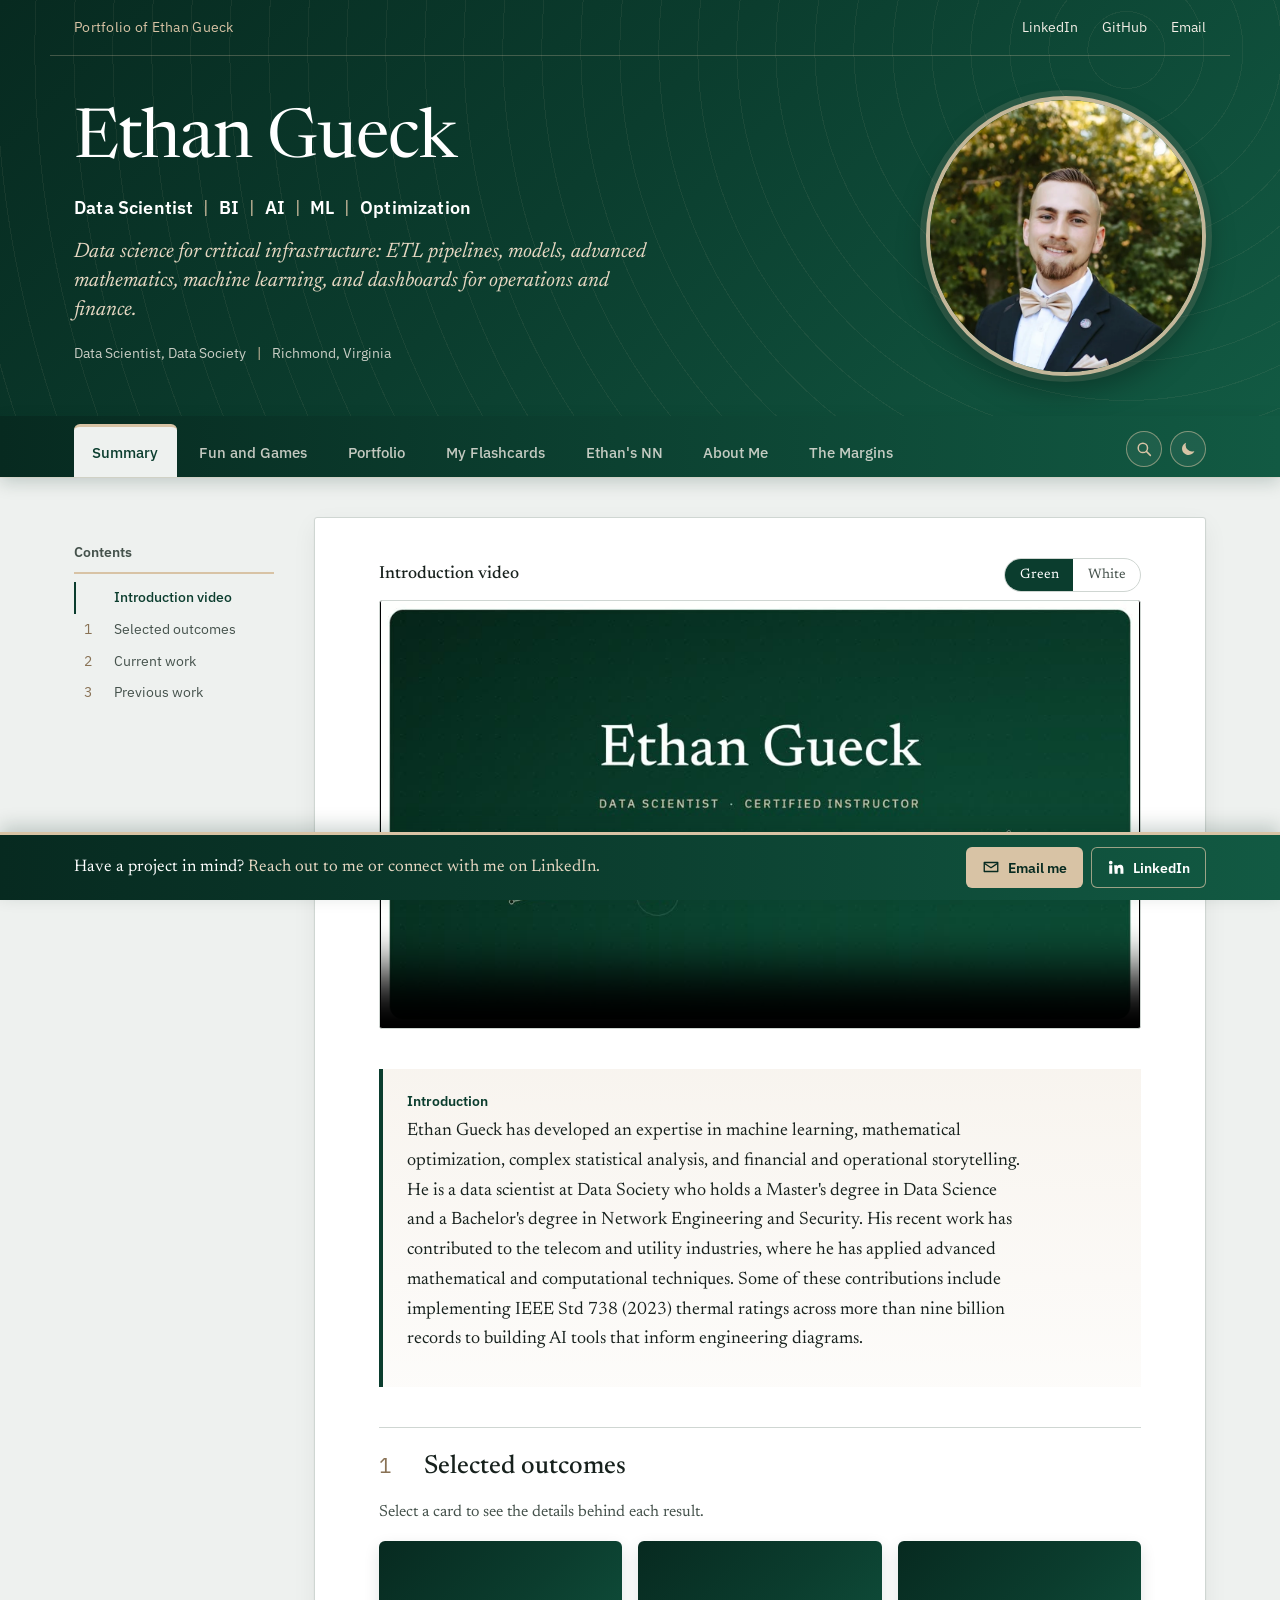
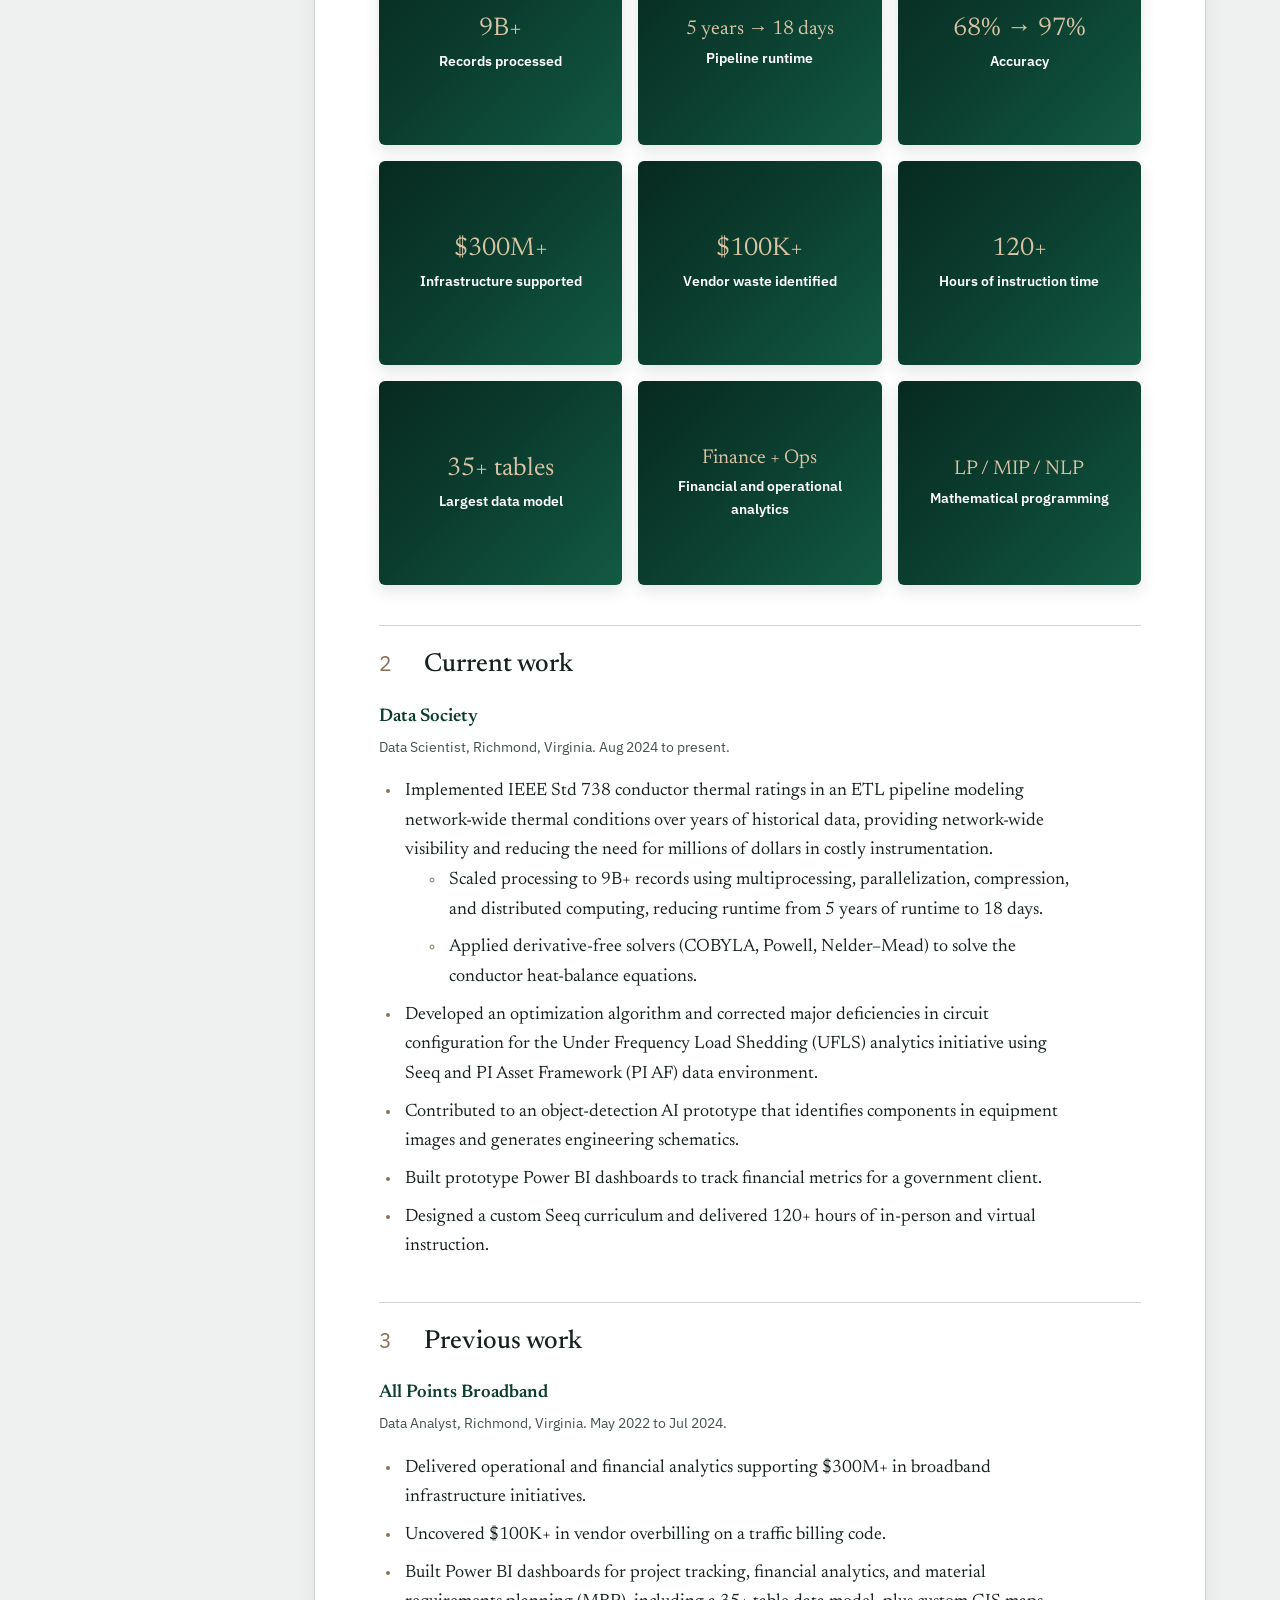
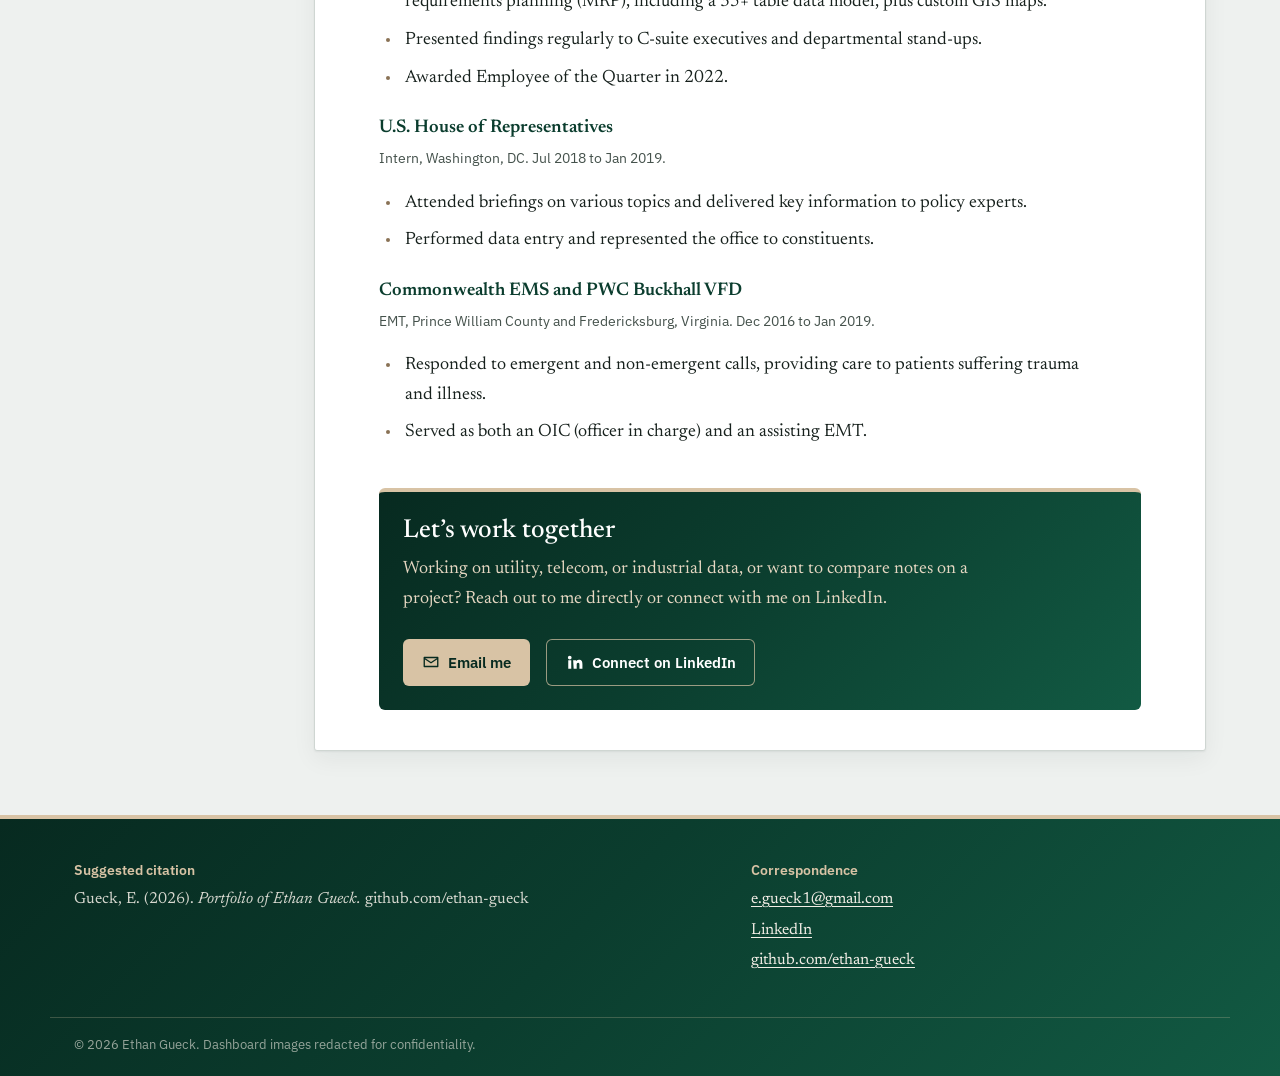
==== index.html @ 0f2e320f "Add Coffy AI to Other projects: features, architecture, screenshots" ====
<!DOCTYPE html>
<html lang="en">
<head>
  <meta charset="utf-8">
  <meta name="viewport" content="width=device-width, initial-scale=1">
  <title>Ethan Gueck | Data Scientist</title>
  <meta name="description" content="Ethan Gueck is a data scientist building operational and risk-based data pipelines, models, and dashboards for the telecom and utility industries.">
  <meta name="author" content="Ethan Gueck">
  <meta name="theme-color" content="#0B3D2E">

  <!-- Open Graph -->
  <meta property="og:title" content="Ethan Gueck | Data Scientist">
  <meta property="og:description" content="Data pipelines, models, and dashboards for telecom and utility operations.">
  <meta property="og:type" content="website">
  <meta property="og:image" content="assets/img/profile/headshot.webp">

  <link rel="icon" href="assets/img/favicon.svg" type="image/svg+xml" data-light="assets/img/favicon.svg" data-dark="assets/img/favicon-dark.svg">

  <!-- Dark mode before first paint (choice saved by modules/theme.js; shared with the topic sites) -->
  <script>try { if (localStorage.getItem('pp-theme') === 'dark') { document.documentElement.dataset.theme = 'dark'; var i = document.querySelector('link[rel="icon"][data-dark]'); if (i) i.href = i.dataset.dark; } } catch (e) {}</script>

  <!-- Fonts -->
  <link rel="preconnect" href="https://fonts.googleapis.com">
  <link rel="preconnect" href="https://fonts.gstatic.com" crossorigin>
  <link href="https://fonts.googleapis.com/css2?family=Newsreader:ital,opsz,wght@0,6..72,400;0,6..72,500;0,6..72,600;1,6..72,400;1,6..72,500&family=IBM+Plex+Sans:wght@400;500;600&display=swap" rel="stylesheet">

  <!-- Styles: tokens -> base -> layout -> components -->
  <link rel="stylesheet" href="assets/css/tokens.css">
  <link rel="stylesheet" href="assets/css/base.css">
  <link rel="stylesheet" href="assets/css/layout.css">
  <link rel="stylesheet" href="assets/css/components/header.css">
  <link rel="stylesheet" href="assets/css/components/article.css">
  <link rel="stylesheet" href="assets/css/components/gallery.css">
  <link rel="stylesheet" href="assets/css/components/lightbox.css">
  <link rel="stylesheet" href="assets/css/components/intro-video.css">
  <link rel="stylesheet" href="assets/css/components/modal.css">
  <link rel="stylesheet" href="assets/css/components/ampacity.css">
  <link rel="stylesheet" href="assets/css/components/solver.css">
  <link rel="stylesheet" href="assets/css/components/arcade.css">
  <link rel="stylesheet" href="assets/css/components/flashcards.css">
  <link rel="stylesheet" href="assets/css/components/practice.css">
  <link rel="stylesheet" href="assets/css/components/nn.css">
  <link rel="stylesheet" href="assets/css/components/library.css">
  <link rel="stylesheet" href="assets/css/components/search.css">
  <link rel="stylesheet" href="assets/css/components/cta.css">
  <link rel="stylesheet" href="assets/css/components/footer.css">
  <link rel="stylesheet" href="assets/css/components/contact-bar.css">
  <link rel="stylesheet" href="assets/css/dark.css">

  <!-- Scripts: plain (non-module) so the page also works when opened straight from disk -->
  <script src="assets/js/data/site.js" defer></script>
  <script src="assets/js/data/dashboards.js" defer></script>
  <script src="assets/js/data/books.js" defer></script>
  <script src="assets/js/data/flashcards.js" defer></script>
  <script src="assets/js/data/neurons.js" defer></script>
  <script src="assets/js/data/symbols.js" defer></script>
  <script src="assets/js/modules/theme.js" defer></script>
  <script src="assets/js/modules/tabs.js" defer></script>
  <script src="assets/js/modules/toc.js" defer></script>
  <script src="assets/js/modules/gallery.js" defer></script>
  <script src="assets/js/modules/lightbox.js" defer></script>
  <script src="assets/js/modules/intro-video.js" defer></script>
  <script src="assets/js/modules/ieee738.js" defer></script>
  <script src="assets/js/modules/cobyla.js" defer></script>
  <script src="assets/js/modules/ampacity.js" defer></script>
  <script src="assets/js/modules/convergence.js" defer></script>
  <script src="assets/js/modules/arcade.js" defer></script>
  <script src="assets/js/modules/contact.js" defer></script>
  <script src="assets/js/modules/modal.js" defer></script>
  <script src="assets/js/modules/booklist.js" defer></script>
  <script src="assets/js/modules/gitgraph.js" defer></script>
  <script src="assets/js/modules/recolor.js" defer></script>
  <script src="assets/js/modules/flashcards.js" defer></script>
  <script src="assets/js/modules/stated.js" defer></script>
  <script src="assets/js/practice/index.js" defer></script>
  <script src="assets/js/modules/practice.js" defer></script>
  <script src="assets/js/modules/nn.js" defer></script>
  <script src="assets/js/modules/outcomes.js" defer></script>
  <script src="assets/js/modules/references.js" defer></script>
  <script src="assets/js/modules/articles.js" defer></script>
  <script src="assets/js/modules/search.js" defer></script>
  <script src="assets/js/main.js" defer></script>
</head>
<body>
  <a class="skip-link" href="#main">Skip to content</a>

  <!-- ================= HEADER ================= -->
  <header class="masthead">
    <div class="masthead__bar container">
      <span class="masthead__journal">Portfolio of Ethan Gueck</span>
      <nav class="masthead__links" aria-label="Contact">
        <a data-link="linkedin" href="#" rel="noopener">LinkedIn</a>
        <a data-link="github" href="#" rel="noopener">GitHub</a>
        <a data-link="email" href="#">Email</a>
      </nav>
    </div>

    <div class="masthead__title container">
      <div class="masthead__text">
      <h1 class="masthead__name">Ethan Gueck</h1>
      <p class="masthead__roles"><span class="masthead__role">Data Scientist<span class="masthead__sep" aria-hidden="true">|</span></span><span class="masthead__role">BI<span class="masthead__sep" aria-hidden="true">|</span></span><span class="masthead__role">AI<span class="masthead__sep" aria-hidden="true">|</span></span><span class="masthead__role">ML<span class="masthead__sep" aria-hidden="true">|</span></span><span class="masthead__role">Optimization</span></p>
      <p class="masthead__subtitle">Data science for critical infrastructure: ETL pipelines, models, advanced mathematics, machine learning, and dashboards for operations and finance.</p>
      <p class="masthead__affiliation">Data Scientist, Data Society <span class="masthead__sep">|</span> Richmond, Virginia</p>
      </div>
      <figure class="masthead__portrait">
        <button class="masthead__portrait-btn" type="button" data-intro-open aria-haspopup="dialog" aria-label="Play Ethan's introduction video" title="Play introduction video">
          <img src="assets/img/profile/headshot.webp" alt="Portrait of Ethan Gueck" width="720" height="720">        </button>
      </figure>
    </div>

  </header>

  <!-- Sticky section tabs -->
  <nav class="tabs" aria-label="Sections">
  <div class="container">
    <ul class="tabs__list" role="tablist">
      <li role="presentation"><a class="tabs__tab" role="tab" href="#summary" data-tab="summary" id="tab-summary" aria-controls="panel-summary">Summary</a></li>
      <li role="presentation"><a class="tabs__tab" role="tab" href="#fun" data-tab="fun" id="tab-fun" aria-controls="panel-fun">Fun and Games</a></li>
      <li role="presentation"><a class="tabs__tab" role="tab" href="#portfolio" data-tab="portfolio" id="tab-portfolio" aria-controls="panel-portfolio">Portfolio</a></li>
      <li role="presentation"><a class="tabs__tab" role="tab" href="#flashcards" data-tab="flashcards" id="tab-flashcards" aria-controls="panel-flashcards">My Flashcards</a></li>
      <li role="presentation"><a class="tabs__tab" role="tab" href="#nn" data-tab="nn" id="tab-nn" aria-controls="panel-nn">Ethan's NN</a></li>
      <li role="presentation"><a class="tabs__tab" role="tab" href="#about" data-tab="about" id="tab-about" aria-controls="panel-about">About Me</a></li>
      <li role="presentation"><a class="tabs__tab" role="tab" href="#margins" data-tab="margins" id="tab-margins" aria-controls="panel-margins">The Margins</a></li>
    </ul>
    <button class="theme-toggle search-toggle" type="button" data-search-open aria-label="Search the site (press /)" title="Search (/)">
      <svg viewBox="0 0 24 24" aria-hidden="true"><circle cx="10.5" cy="10.5" r="6.2"/><path d="M15.2 15.2L20.5 20.5"/></svg>
    </button>
    <button class="theme-toggle" type="button" data-theme-toggle aria-pressed="false" aria-label="Switch to dark mode" title="Dark mode">
      <svg class="theme-toggle__moon" viewBox="0 0 24 24" aria-hidden="true"><path d="M20.5 14.5A8.5 8.5 0 0 1 9.5 3.5a8.5 8.5 0 1 0 11 11z"/></svg>
      <svg class="theme-toggle__sun" viewBox="0 0 24 24" aria-hidden="true"><circle cx="12" cy="12" r="4.2"/><path d="M12 2.5v2.2M12 19.3v2.2M2.5 12h2.2M19.3 12h2.2M5.3 5.3l1.6 1.6M17.1 17.1l1.6 1.6M5.3 18.7l1.6-1.6M17.1 6.9l1.6-1.6"/></svg>
    </button>
  </div>
</nav>

  <!-- ================= BODY ================= -->
  <div class="page container">
    <aside class="toc" aria-label="On this page">
      <p class="toc__heading">Contents</p>
      <ol class="toc__list" id="toc"></ol>
    </aside>

    <main id="main" class="page__main" tabindex="-1">
      <!-- On phones the Contents sidebar is hidden; this outline replaces it (modules/toc.js). -->
      <details class="toc-mobile" id="toc-mobile">
        <summary>On this page</summary>
        <ol class="toc-mobile__list" data-toc-mobile></ol>
      </details>


      <!-- ---------- SUMMARY ---------- -->
      <section class="panel article" id="panel-summary" role="tabpanel" aria-labelledby="tab-summary" data-panel="summary">
        <section class="intro-video" aria-labelledby="intro-video-title" data-intro-pane>
          <div class="intro-video__head">
            <h2 class="intro-video__title" id="intro-video-title">Introduction video</h2>
            <div class="intro-video__variants" role="group" aria-label="Video style" data-intro-variants>
              <button type="button" data-variant="light_green" aria-pressed="true">Green</button>
              <button type="button" data-variant="light_white" aria-pressed="false">White</button>
            </div>
          </div>
          <video class="intro-video__player" controls playsinline preload="metadata" poster="assets/video/poster_light_green.jpg"
                 data-intro-video aria-label="Introduction to Ethan Gueck">
            <source src="assets/video/intro_light_green.mp4" type="video/mp4">
            Your browser can't play this video.
          </video>
        </section>

        <div class="abstract">
          <h2 class="abstract__label">Introduction</h2>
          <p>
            Ethan Gueck has developed an expertise in machine learning, mathematical optimization, complex statistical analysis, 
            and financial and operational storytelling. He is a data scientist at Data Society who holds a Master's degree in Data Science 
            and a Bachelor's degree in Network Engineering and Security. His recent work has contributed to the telecom and utility 
            industries, where he has applied advanced mathematical and computational techniques. Some of these contributions include
            implementing IEEE Std 738 (2023) thermal ratings across more than nine billion records to building AI tools that inform 
            engineering diagrams.
          </p>
        </div>

        <h2 id="s-outcomes"><span class="sec-num">1</span>Selected outcomes</h2>
        <p class="outcome-intro">Select a card to see the details behind each result.</p>
        <div class="table-wrap">
          <table class="data-table" data-cards>
            <caption><span class="caption-label">Table 1.</span> Scale and impact of selected work.</caption>
            <thead>
              <tr><th scope="col">Measure</th><th scope="col" class="num">Value</th><th scope="col">Context</th></tr>
            </thead>
            <tbody>
              <tr data-back-title="Big Data Processing" data-back-items="Approximated temperatures for tens of thousands of overhead transmission conductors|Five years of data|Network-wide" data-back-source="IEEE 738 Pipeline"><td>Records processed</td><td class="num">9B+</td><td>Big Data Processing: Approximated temperatures for tens of thousands of overhead transmission conductors; Five years of data; Network-wide (IEEE 738 Pipeline)</td></tr>
              <tr data-back-title="ETL Optimization" data-back-items="Multiprocessing|Parallelization|Distributed computing|Cloud computing" data-back-source="IEEE 738 Pipeline"><td>Pipeline runtime</td><td class="num">5 years → 18 days</td><td>ETL Optimization: Multiprocessing; Parallelization; Distributed computing; Cloud computing (IEEE 738 Pipeline)</td></tr>
              <tr data-back-title="Model Tuning" data-back-items="Optimizer selection|Parameter tuning|Model tracking|Real data science" data-back-source="IEEE 738 Pipeline"><td>Accuracy</td><td class="num">68% → 97%</td><td>Model Tuning: Optimizer selection; Parameter tuning; Model tracking; Real data science (IEEE 738 Pipeline)</td></tr>
              <tr data-back-title="Federal and State Infrastructure" data-back-items="Broadband deployment analytics|Capital resource planning" data-back-source="FTTH Analytics"><td>Infrastructure supported</td><td class="num">$300M+</td><td>Federal and State Infrastructure: Broadband deployment analytics; Capital resource planning (FTTH Analytics)</td></tr>
              <tr data-back-title="Operational Insights" data-back-items="Identified waste|Expanded visibility|Impacted business change" data-back-source="FTTH Analytics"><td>Vendor waste identified</td><td class="num">$100K+</td><td>Operational Insights: Identified waste; Expanded visibility; Impacted business change (FTTH Analytics)</td></tr>
              <tr data-back-title="Professional Instruction" data-back-items="Developed curriculum|In-person training|Virtual courses|Trained professionals and experts" data-back-source="Seeq Certified Instructor"><td>Hours of instruction time</td><td class="num">120+</td><td>Professional Instruction: Developed curriculum; In-person training; Virtual courses; Trained professionals and experts (Seeq Certified Instructor)</td></tr>
              <tr data-back-title="Data Engineering" data-back-items="Built databases|Established data models|Visualized in Power BI" data-back-source="FTTH Analytics"><td>Largest data model</td><td class="num">35+ tables</td><td>Data Engineering: Built databases; Established data models; Visualized in Power BI (FTTH Analytics)</td></tr>
              <tr data-back-title="End-to-End Analytics" data-back-items="Informed financial metrics|Tracked operational KPIs|Presented to departments, directors, and executives" data-back-source="FTTH Analytics"><td>Financial and operational analytics</td><td class="num">Finance + Ops</td><td>End-to-End Analytics: Informed financial metrics; Tracked operational KPIs; Presented to departments, directors, and executives (FTTH Analytics)</td></tr>
              <tr data-back-title="Linear, Mixed-Integer, and Nonlinear Programming" data-back-items="Hands-on experience with a suite of optimizers|Real-world, physics-based implementation" data-back-source="IEEE 738 Pipeline, Training, etc."><td>Mathematical programming</td><td class="num">LP / MIP / NLP</td><td>Linear, Mixed-Integer, and Nonlinear Programming: Optimizers tested for the IEEE 738 temperature solver; Real-world, physics-based implementation (IEEE 738 Pipeline, Training, and Other Projects)</td></tr>
            </tbody>
          </table>
        </div>

        <h2 id="s-current"><span class="sec-num">2</span>Current work</h2>
        <h3 class="subsec">Data Society</h3>
        <p class="project__meta">Data Scientist, Richmond, Virginia. Aug 2024 to present.</p>
        <ul class="prose-list">
          <li> Implemented IEEE Std 738 conductor thermal ratings in an ETL pipeline modeling network-wide thermal conditions over years of historical data, providing network-wide visibility and reducing the need for millions of dollars in costly instrumentation.
          <ul> 
            <li> Scaled processing to 9B+ records using multiprocessing, parallelization, compression, and distributed computing, reducing runtime from 5 years of runtime to 18 days.
            <li>Applied derivative-free solvers (COBYLA, Powell, Nelder–Mead) to solve the conductor heat-balance equations.
          </ul>
          <li>Developed an optimization algorithm and corrected major deficiencies in circuit configuration for the Under Frequency Load Shedding (UFLS) analytics initiative using Seeq and PI Asset Framework (PI AF) data environment. 
          <li>Contributed to an object-detection AI prototype that identifies components in equipment images and generates engineering schematics. 
          <li>Built prototype Power BI dashboards to track financial metrics for a government client. 
          <li>Designed a custom Seeq curriculum and delivered 120+ hours of in-person and virtual instruction. 
        </ul>
        <h2 id="s-previous"><span class="sec-num">3</span>Previous work</h2>
        <h3 class="subsec">All Points Broadband</h3>
        <p class="project__meta">Data Analyst, Richmond, Virginia. May 2022 to Jul 2024.</p>
        <ul class="prose-list">
          <li>Delivered operational and financial analytics supporting $300M+ in broadband infrastructure initiatives. </li>
          <li>Uncovered $100K+ in vendor overbilling on a traffic billing code.</li>
          <li>Built Power BI dashboards for project tracking, financial analytics, and material requirements planning (MRP), including a 35+ table data model, plus custom GIS maps. </li>
          <li>Presented findings regularly to C-suite executives and departmental stand-ups. </li>
          <li>Awarded Employee of the Quarter in 2022.</li>
        </ul>
        <h3 class="subsec">U.S. House of Representatives</h3>
        <p class="project__meta">Intern, Washington, DC. Jul 2018 to Jan 2019.</p>
        <ul class="prose-list">
          <li>Attended briefings on various topics and delivered key information to policy experts.</li>
          <li>Performed data entry and represented the office to constituents.</li>
        </ul>
        <h3 class="subsec">Commonwealth EMS and PWC Buckhall VFD</h3>
        <p class="project__meta">EMT, Prince William County and Fredericksburg, Virginia. Dec 2016 to Jan 2019.</p>
        <ul class="prose-list">
          <li>Responded to emergent and non-emergent calls, providing care to patients suffering trauma and illness.</li>
          <li>Served as both an OIC (officer in charge) and an assisting EMT.</li>
        </ul>

      </section>

      <!-- ---------- PORTFOLIO ---------- -->
      <section class="panel article" id="panel-portfolio" role="tabpanel" aria-labelledby="tab-portfolio" data-panel="portfolio" hidden>
        <h2 id="p-dashboards"><span class="sec-num">1</span>Power BI dashboards</h2>
        <p>
          These reports tracked a multi-county fiber build from pole fielding through make-ready, construction,
          and customer install. Identifying details are redacted.
        </p>
        <p class="note">
          <strong>Disclosure.</strong> None of these dashboards represent the financial dashboarding Ethan
          conducted, which is withheld for disclosure reasons.
        </p>

        <figure class="gallery" id="dashboard-gallery" aria-roledescription="carousel" aria-label="Power BI dashboards">
          <div class="gallery__viewport">
            <ul class="gallery__track" aria-live="off"></ul>
            <button class="gallery__arrow gallery__arrow--prev" type="button" aria-label="Previous dashboard">
              <svg viewBox="0 0 24 24" aria-hidden="true"><path d="M15 5l-7 7 7 7"/></svg>
            </button>
            <button class="gallery__arrow gallery__arrow--next" type="button" aria-label="Next dashboard">
              <svg viewBox="0 0 24 24" aria-hidden="true"><path d="M9 5l7 7-7 7"/></svg>
            </button>
          </div>
          <div class="gallery__controls">
            <button class="gallery__toggle" type="button" aria-label="Pause slideshow">
              <svg class="icon-pause" viewBox="0 0 24 24" aria-hidden="true"><path d="M8 5v14M16 5v14"/></svg>
              <svg class="icon-play" viewBox="0 0 24 24" aria-hidden="true"><path d="M7 5l12 7-12 7z"/></svg>
            </button>
            <div class="gallery__dots" role="group" aria-label="Choose dashboard"></div>
            <span class="gallery__count" aria-hidden="true"></span>
          </div>
          <figcaption class="gallery__caption"></figcaption>
        </figure>

        <h2 id="p-ieee"><span class="sec-num">2</span>Network-wide conductor thermal ratings</h2>
        <p class="project__meta">Data Society, 2024 to present. ETL, numerical optimization, IEEE Std 738.</p>
        <p>
          Ethan's longest-running project, now more than two years in, is an ETL pipeline that implements IEEE
          Std 738 <a class="cite" href="#p-ref-1">[1]</a> to calculate the thermal condition of every conductor across an entire network,
          for five years of history.
        </p>
        <ul class="prose-list">
          <li>Rolls <strong>more than 35 separate calculations</strong> from the standard into one production pipeline, from air properties and convection regimes to solar geometry and conductor resistance.</li>
          <li><strong>Cut runtime from 5 years to 18 days</strong> and <strong>improved accuracy from 68% to 97%</strong>.</li>
          <li>Tested a range of optimizers for the conductor temperature solve, including Nelder–Mead, Powell, BFGS, simulated annealing, bounded scalar, and TNC.</li>
          <li>Manages big data loads of <strong>more than 9 billion records</strong> using advanced optimization techniques and models, <strong>multicore processing, multithreading, njit wrappers, distributed computing, and cloud computing.</strong></li>
        </ul>
        <p>Read how the standard works, or watch the pipeline run.</p>
        <p class="resource-links">
          <button class="resource-btn" type="button" data-modal-open="ieee-modal">IEEE Std 738 in brief</button>
          <a class="camera-link" href="https://ethan-gueck.github.io/ieee738-pipeline/" target="_blank" rel="noopener" title="Watch the line risk pipeline animation (new tab)" aria-label="Watch the line risk pipeline animation (opens in a new tab)">
            <svg viewBox="0 0 24 24" aria-hidden="true"><rect x="2.5" y="8" width="13" height="10" rx="1.6"/><path d="M15.5 11.5l6-3.2v9.4l-6-3.2"/><circle cx="6" cy="5.2" r="2.2"/><circle cx="11.6" cy="5.2" r="2.2"/></svg>
          </a>
        </p>

        <h2 id="p-power"><span class="sec-num">3</span>Power Project: predicting lagging power factor</h2>
        <figure class="figure">
          <button class="figure__zoom" type="button" data-lightbox
            data-src="assets/img/projects/power-model-comparison.webp"
            data-title="Model performance, predicted and actual"
            data-caption="Lagging power factor by hours since midnight and load type, colored by active power.">
            <img src="assets/img/projects/power-model-comparison.webp" width="1187" height="545" loading="lazy"
              alt="Two 3D scatter plots of lagging power factor against hours since midnight and load type. The predicted plot on the left closely matches the actual plot on the right.">
          </button>
          <figcaption><span class="caption-label">Figure 1.</span> Final model predictions (left) against actual values (right) on the test set, plotted by hours since midnight, lagging power factor, and load type, and colored by active power. Select to enlarge.</figcaption>
        </figure>

        <p class="project__meta">Independent project, April 2024. Python, pandas, scikit-learn, Power BI.
          <a href="https://github.com/ethan-gueck/power_project" rel="noopener">View the repository</a></p>
        <ul class="prose-list">
          <li>Lagging power factor measures how far a system drifts from delivering power efficiently, and it is subject to federal power factor requirements.</li>
          <li>Models lagging power factor from a year of meter-style readings at a steel plant and identifies what drives it.</li>
          <li>Carries the work <strong>from exploratory analysis through model selection, tuning, and a Power BI report</strong>.</li>
        </ul>

        <h3 class="subsec">3.1 Data</h3>
        <ul class="prose-list">
          <li>The <em>Steel Industry Data</em> set holds <strong>35,040 readings</strong> taken at 15-minute intervals throughout 2018.</li>
          <li>Each reading records energy usage, lagging and leading reactive power, CO&#8322;, both power factors, seconds since midnight, and the day and load type.</li>
          <li>No null handling was needed, and outliers were kept because they carry the inefficiency events the model needs to learn.</li>
          <li>Derived active power in watts for each interval, label encoded the categorical fields, and split the date into day, month, and year.</li>
          <li>Split the data 64/16/20 into training, validation, and test sets.</li>
        </ul>

        <h3 class="subsec">3.2 Methods</h3>
        <ul class="prose-list">
          <li>Compared three regression models chosen for their tolerance of outliers, multicollinearity, and unscaled data: ridge regression, random forest, and gradient boosting.</li>
          <li>Tuned each with a <strong>grid search using three-fold cross-validation</strong> and scored it by RMSE on the validation set.</li>
          <li>Selected random forest and tuned it again with five-fold cross-validation around its best parameters: maximum depth 19, 150 estimators, and a minimum split of 2.</li>
        </ul>

        <div class="table-wrap">
          <table class="data-table">
            <caption><span class="caption-label">Table 1.</span> Model comparison. RMSE is in power factor percentage points; the miss count is predictions above 90% where the actual value fell below 90%.</caption>
            <thead>
              <tr><th scope="col">Model</th><th scope="col">Evaluation set</th><th scope="col" class="num">RMSE</th><th scope="col" class="num">Missed low-PF readings</th></tr>
            </thead>
            <tbody>
              <tr><td>Ridge regression</td><td>Validation</td><td class="num">9.13</td><td class="num">97</td></tr>
              <tr><td>Gradient boosting</td><td>Validation</td><td class="num">0.60</td><td class="num">14</td></tr>
              <tr><td>Random forest</td><td>Validation</td><td class="num">0.54</td><td class="num">6</td></tr>
              <tr class="is-final"><td>Random forest, final</td><td>Test</td><td class="num">0.55</td><td class="num">6</td></tr>
            </tbody>
          </table>
        </div>

        <h3 class="subsec">3.3 Results</h3>
        <ul class="prose-list">
          <li>The final random forest predicted lagging power factor on unseen test data with an <strong>RMSE of 0.55 percentage points</strong>.</li>
          <li>It was chosen over gradient boosting because it scored slightly better, is lighter to run and maintain, and exposes feature importances that make the result explainable.</li>
          <li>The strongest predictors were time of day, lagging reactive power, active power, usage, leading reactive power, and month.</li>
          <li>Power factor had a non-linear relationship with time of day, dropping lowest in the early morning and at night.</li>
        </ul>

        <h3 class="subsec">3.4 Limitations and next steps</h3>
        <ul class="prose-list">
          <li>Lagging reactive power is part of how power factor is calculated, so including it as a feature inflates performance.</li>
          <li>A next iteration would retrain without it, add polynomial features before revisiting ridge regression, and move to time series models for usage and power factor.</li>
          <li>Unit-level metering would help locate where in the system the inefficiencies occur.</li>
        </ul>
        <p class="resource-links">
          <a href="https://github.com/ethan-gueck/power_project/blob/main/power_modeling_April2024.ipynb" rel="noopener">Modeling notebook</a>
          <a href="https://github.com/ethan-gueck/power_project/blob/main/power_modeling_April2024.pdf" rel="noopener">Notebook as PDF</a>
          <a href="https://github.com/ethan-gueck/power_project/blob/main/power_data_query_April2024.ipynb" rel="noopener">Query notebook</a>
          <a href="https://github.com/ethan-gueck/power_project/blob/main/Analysis%20of%20Electrical%20Consumption.pptx" rel="noopener">Presentation</a>
          <a href="https://github.com/ethan-gueck/power_project/blob/main/Steel_industry_data_report.pbix" rel="noopener">Power BI report</a>
        </p>

        <h2 id="p-projects"><span class="sec-num">4</span>Other projects</h2>

        <article class="project">
          <h3>4.1 Object detection for engineering diagrams</h3>
          <p class="project__meta">Data Society, 2026 to present. Computer vision prototype.</p>
          <p>
            A prototype that applies object detection to engineering diagrams, developed as part of a white paper
            initiative for conference presentation.
          </p>
          <ul class="prose-list">
            <li>Built <strong>object detection</strong> using YOLO, PyTorch, and Hugging Face.</li>
            <li>Built <strong>OCR</strong> with multiple backend options, including PaddleOCR, Tesseract, TrOCR, EasyOCR, LLaVA, and Ollama VLMs.</li>
            <li>Implemented a <strong>human-in-the-loop</strong> component that lets engineers validate, confirm, and adjust AI outputs.</li>
            <li>Tracked testing and tuning using MLflow and DagsHub.</li>
          </ul>
        </article>

        <article class="project">
          <h3>4.2 Under-frequency load shedding analytics</h3>
          <p class="project__meta">Data Society, 2026. Seeq, PI Asset Framework.</p>
          <p>
            Supported the initialization of an under-frequency load shedding analytics initiative, working within
            Seeq and PI Asset Framework data environments.
          </p>
        </article>

        <article class="project">
          <h3>4.3 GIS mapping application</h3>
          <p class="project__meta">All Points Broadband, 2022 to 2024. Python, SQL, GIS.</p>
          <p>
            A Python application that queried the company's GIS SQL database and generated multi-layer HTML maps
            of the network build.
          </p>
        </article>

        <article class="project">
          <h3>4.4 Coffy AI: a private, local AI workspace</h3>
          <p class="project__meta">Independent project, 2026. Python, JavaScript, Ollama, ComfyUI, WebView2, VS Code extension API.</p>
          <p>
            Coffy is a self-hosted chat, vision, image-generation, and coding workspace that runs entirely on one Windows
            laptop (8 GB GPU). Prompts, conversations, and images go only to local services. There are no cloud inference
            calls, telemetry, or external assets.
          </p>

          <h4>Features</h4>
          <ul class="prose-list">
            <li><strong>Chat and vision:</strong> local LLMs and vision-language models (IBM Granite, Nous Hermes 3), image attachments, local text-PDF extraction, and syntax-highlighted code windows.</li>
            <li><strong>Image studio:</strong> FLUX.1-schnell (quantized to fit 8 GB of VRAM) through ComfyUI, with default, manual-layer, and <strong>agentic layering</strong> modes in which a vision model drafts editable background, midground, foreground, and quadrant prompts.</li>
            <li><strong>Animation studio:</strong> image-conditioned scene generation from a reference image, assembled on an editable timeline and rendered to a short WebM clip in the browser.</li>
            <li><strong>Agent team:</strong> a sequential planning, analysis, and review team whose orchestrator watches CPU, RAM, and GPU/VRAM and limits agent count to free memory.</li>
            <li><strong>Context budget:</strong> a 4K to 32K token budget with a usage wheel, and an opt-in local summary of older messages near 80%.</li>
            <li><strong>VS Code extension:</strong> a Copilot-style chat view with file and selection context, <strong>Ask</strong> and <strong>Agent</strong> modes, diff-then-apply edits with backups, and no cloud account.</li>
            <li><strong>Privacy by design:</strong> loopback-only server, remote endpoints rejected, and history stored in the local desktop profile.</li>
          </ul>

          <h4>Architecture</h4>
          <ul class="prose-list">
            <li><strong>Desktop shell:</strong> a native Windows app (<code>Coffy.exe</code>, packaged with PyInstaller) hosting an embedded WebView2 renderer through pywebview.</li>
            <li><strong>Local server:</strong> a dependency-light Python HTTP server bound to <code>127.0.0.1</code>. It serves the single-page front end and exposes JSON endpoints for chat, prompt enhancement, layer planning, image generation and variation, PDF extraction, context compression, and agent orchestration.</li>
            <li><strong>Front end:</strong> vanilla JavaScript with IndexedDB for chats and images, pinning, and a retention limit.</li>
            <li><strong>Model services:</strong> Ollama (port 11434) for language and vision models, and ComfyUI with the GGUF nodes (port 8188, offline mode) for image generation. A VRAM-aware runtime places prompt encoding on the CPU and decodes images in tiles.</li>
            <li><strong>VS Code extension:</strong> a separate extension with its own chat view and Ollama client, so it works without the desktop app.</li>
          </ul>

          <figure class="figure">
            <button class="figure__zoom" type="button" data-lightbox
              data-src="assets/img/projects/coffy-chat.webp"
              data-title="Coffy desktop app"
              data-caption="The chat workspace with local model status, token budget, and live CPU, RAM, and GPU readout.">
              <img src="assets/img/projects/coffy-chat.webp" width="1280" height="820" loading="lazy"
                alt="The Coffy desktop app in light mode. A sidebar lists Chat, Image studio, Animation studio, and Agent team. The main pane shows a greeting, three starter prompts, and a message box with a local model selector and token meter.">
            </button>
            <figcaption><span class="caption-label">Figure 2.</span> The Coffy desktop app, showing the chat workspace with the local model, token budget, and live CPU, RAM, and GPU usage. Select to enlarge.</figcaption>
          </figure>

          <figure class="figure">
            <button class="figure__zoom" type="button" data-lightbox
              data-src="assets/img/projects/coffy-image.webp"
              data-title="Image generated locally"
              data-caption="FLUX.1-schnell output produced through ComfyUI on an 8 GB laptop GPU.">
              <img src="assets/img/projects/coffy-image.webp" width="768" height="768" loading="lazy"
                alt="An illustration of a white coffee cup on a pale table beside a window and a potted plant, generated locally by FLUX.1-schnell.">
            </button>
            <figcaption><span class="caption-label">Figure 3.</span> An image generated entirely on the laptop with FLUX.1-schnell through ComfyUI. Select to enlarge.</figcaption>
          </figure>

          <figure class="figure">
            <button class="figure__zoom" type="button" data-lightbox
              data-src="assets/img/projects/coffy-vscode.webp"
              data-title="Coffy VS Code extension"
              data-caption="The chat view with chat history, Ask and Agent modes, and a local model picker.">
              <img src="assets/img/projects/coffy-vscode.webp" width="420" height="820" loading="lazy"
                alt="The Coffy chat view in VS Code's dark theme, showing chat history, an answer, Ask and Agent mode buttons, and a local model selector.">
            </button>
            <figcaption><span class="caption-label">Figure 4.</span> The Coffy VS Code extension with chat history, Ask and Agent modes, and a local model picker. Select to enlarge.</figcaption>
          </figure>
        </article>

        <h2 id="t-stack"><span class="sec-num">5</span>Technical stack</h2>
        <p>The languages, platforms, and methods Ethan works with, and where each one has been applied.</p>
        <div class="table-wrap">
          <table class="data-table">
            <caption><span class="caption-label">Table 2.</span> Tools and methods by area. Applied in lists jobs and education first, then projects.</caption>
            <thead><tr><th scope="col">Area</th><th scope="col">Tools and methods</th><th scope="col">Applied in</th></tr></thead>
            <tbody>
              <tr><td>Languages</td><td>Python, SQL, R, HTML/CSS/JS</td><td>Data Society, All Points Broadband; IEEE 738 pipeline, GIS mapping application, Power Project</td></tr>
              <tr><td>Python data stack</td><td>pandas, polars, FastAPI, scikit-learn, PyTorch, Manim, matplotlib, seaborn, and much more</td><td>N/A</td></tr>
              <tr><td>Machine learning</td><td>Supervised and unsupervised learning</td><td>Data Society, All Points Broadband, Eastern University; Power Project</td></tr>
              <tr><td>Computer vision</td><td>ML development, OCR, classifiers, object detection</td><td>Data Society; engineering diagram AI prototype (photo-to-diagram pipeline)</td></tr>
              <tr><td>Optimization</td><td>Linear programming (LP), mixed-integer programming (MIP), nonlinear programming (NLP)</td><td>Data Society; IEEE 738 pipeline</td></tr>
              <tr><td>Industrial analytics</td><td>Seeq, PI Asset Framework</td><td>Data Society; UFLS analytics initiative, Seeq courses and curriculum</td></tr>
              <tr><td>Business intelligence</td><td>Power BI</td><td>Data Society, All Points Broadband; prototype dashboards, Power Project report</td></tr>
              <tr><td>Geospatial</td><td>GIS SQL databases, k-d trees, QGIS, Esri, multi-layer HTML maps</td><td>All Points Broadband; network build maps, GIS mapping application</td></tr>
              <tr><td>Data engineering</td><td>ETL design, optimization for large data loads, multiprocessing, multithreading, distributed computing, cloud computing, batch processing</td><td>Data Society; IEEE 738 pipeline (9 billion+ records)</td></tr>
              <tr><td>Networking</td><td>Switching, routing, and wireless; satellite and emergency communications</td><td>DHS (TSA forward team), Liberty University (B.S.), Cisco CCNAv7</td></tr>
            </tbody>
          </table>
        </div>

        <h2 id="t-code"><span class="sec-num">6</span>Code and repositories</h2>
        <p class="resource-links">
          <a data-link="github" href="#" rel="noopener">GitHub profile</a>
          <a href="https://github.com/ethan-gueck/power_project" rel="noopener">power_project</a>
        </p>

        <h2 id="p-refs"><span class="sec-num">7</span>References</h2>
        <ol class="references">
          <li id="p-ref-1"><span class="ref__num">[1]</span> <span class="ref__body"><em>IEEE Standard for Calculating the Current-Temperature Relationship of Bare Overhead Conductors</em>, IEEE Std 738-2023, IEEE, Dec. 2023. <a href="https://ieeexplore.ieee.org/document/10382442" rel="noopener">IEEE Xplore</a></span></li>
        </ol>
      </section>

      <!-- ---------- ETHAN'S NN ---------- -->
      <section class="panel article" id="panel-nn" role="tabpanel" aria-labelledby="tab-nn" data-panel="nn" hidden>
        <h2 id="n-network"><span class="sec-num">1</span>The network</h2>
        <div class="nn" id="nn">
          <div class="nn__head">
            <figure class="nn__brain">
              <button class="nn__brain-open" type="button" data-modal-open="art-modal" aria-label="View the full drawing">
                <img src="assets/img/profile/nn-brain.webp" alt="Pencil drawing of a brain with gears inside and flames rising from it" width="720" height="720" loading="lazy">
              </button>
              <span class="nn__stem" aria-hidden="true"></span>
            </figure>
            <div class="nn__intro">
              <p class="lede">
                Every flashcard is a neuron, and every deck is a track branching off the brain. An edge joins two
                neurons when one uses or builds on the other. A neuron fills in once I have built out its formula as
                real, interactive code. Open a track and select a neuron to see its card.
              </p>
              <p class="nn__legend"><span class="is-built"><i></i>Interactive page</span><span><i></i>Flashcard only</span></p>
              <p class="nn__status" data-nn-status aria-live="polite"></p>
            </div>
          </div>
          <ol class="nn__tracks" data-nn-tracks aria-label="Neuron tracks"></ol>
        </div>
      </section>

      <!-- ---------- MORE ABOUT ---------- -->
      <section class="panel article" id="panel-about" role="tabpanel" aria-labelledby="tab-about" data-panel="about" hidden>
        <h2 id="a-background"><span class="sec-num">1</span>Background</h2>
        <p>
          Ethan Gueck grew up in a military household where integrity and work ethic were core values. He brings a
          multifarious background spanning medicine, security, and sales having propelled him into a technical
          career as an analytics engineer and ultimately as a data scientist.
        </p>

        <h2 id="a-experience"><span class="sec-num">2</span>Experience and education</h2>
        <p class="note"><strong>A note on tracks.</strong> Skills development isn’t always linear. Sales, public service, and emergency medicine all contributed to the development of core communication and leadership skills that support technical expertise. Education lays the foundation for that expertise and has played a critical role in each major technical advancement.</p>
        <div class="gg">
          <div class="gg__heads" aria-hidden="true"><span>Soft skills work</span><span>Technical work</span><span>Education</span></div>
          <div class="gg__body">
            <svg class="gg__edges" aria-hidden="true"></svg>
            <ol class="gg__grid">
          <li class="gg__card gg__card--tech" data-node="ds" style="grid-column: 2; grid-row: 1; order: 10">
            <p class="ptl__lane">Technical work</p>
            <p class="timeline__when">Aug 2024 to present</p>
            <h3 class="timeline__role">Data Scientist, Data Society</h3>
            <ul class="gg__skills"><li><span class="skill-tag skill-tag--technical">Technical</span>Optimization and advanced algorithms</li><li><span class="skill-tag skill-tag--technical">Technical</span>Machine learning and computer vision</li><li><span class="skill-tag skill-tag--soft">Soft skills</span>Instruction and training of professionals</li></ul>
          </li>
          <li class="gg__card gg__card--edu" data-node="ms" style="grid-column: 3; grid-row: 3; order: 35">
            <p class="ptl__lane">Education</p>
            <p class="timeline__when">2023 to 2024</p>
            <h3 class="timeline__role">M.S., Data Science, Eastern University</h3>
            <ul class="gg__skills"><li><span class="skill-tag skill-tag--technical">Technical</span>Machine Learning</li><li><span class="skill-tag skill-tag--technical">Technical</span>Data Science</li><li><span class="skill-tag skill-tag--technical">Technical</span>Statistics</li></ul>
          </li>
          <li class="gg__card gg__card--tech" data-node="apb" style="grid-column: 2; grid-row: 3; order: 30">
            <p class="ptl__lane">Technical work</p>
            <p class="timeline__when">May 2022 to Jul 2024</p>
            <h3 class="timeline__role">Data Analyst, All Points Broadband</h3>
            <ul class="gg__skills"><li><span class="skill-tag skill-tag--technical">Technical</span>Operational and financial analytics</li><li><span class="skill-tag skill-tag--technical">Technical</span>Prediction and forecasting</li><li><span class="skill-tag skill-tag--technical">Technical</span>GIS and GIS transformations</li><li><span class="skill-tag skill-tag--soft">Soft skills</span>Presenting findings to departments and executive leadership</li></ul>
          </li>
          <li class="gg__card gg__card--soft" data-node="tso" style="grid-column: 1; grid-row: 4; order: 40">
            <p class="ptl__lane">Soft skills work</p>
            <p class="timeline__when">Mar 2021 to May 2022</p>
            <h3 class="timeline__role">Transportation Security Officer, DHS</h3>
            <ul class="gg__skills"><li><span class="skill-tag skill-tag--technical">Technical</span>Satellite internet and joint network communications recovery</li><li><span class="skill-tag skill-tag--soft">Soft skills</span>Securing the traveling public</li></ul>
          </li>
          <li class="gg__card gg__card--edu" data-node="bs" style="grid-column: 3; grid-row: 4 / 8; order: 45">
            <p class="ptl__lane">Education</p>
            <p class="timeline__when">2018 to 2022</p>
            <h3 class="timeline__role">B.S., IT: Network Engineering and Security, Liberty University</h3>
            <ul class="gg__skills"><li><span class="skill-tag skill-tag--technical">Technical</span>Network Engineering</li><li><span class="skill-tag skill-tag--technical">Technical</span>Programming</li><li><span class="skill-tag skill-tag--technical">Technical</span>Cyber Security</li></ul>
          </li>
          <li class="gg__card gg__card--soft" data-node="sales" style="grid-column: 1; grid-row: 5; order: 50">
            <p class="ptl__lane">Soft skills work</p>
            <p class="timeline__when">Jan 2020 to Sep 2020</p>
            <h3 class="timeline__role">Car Salesperson, Nissan and Honda</h3>
            <ul class="gg__skills"><li><span class="skill-tag skill-tag--soft">Soft skills</span>Marketing</li><li><span class="skill-tag skill-tag--soft">Soft skills</span>Value and insight sales</li></ul>
          </li>
          <li class="gg__card gg__card--soft" data-node="ail" style="grid-column: 1; grid-row: 6; order: 60">
            <p class="ptl__lane">Soft skills work</p>
            <p class="timeline__when">Jan 2019 to Dec 2019</p>
            <h3 class="timeline__role">Insurance Sales, AIL</h3>
            <ul class="gg__skills"><li><span class="skill-tag skill-tag--soft">Soft skills</span>Business-to-business sales</li><li><span class="skill-tag skill-tag--soft">Soft skills</span>Lead generation</li><li><span class="skill-tag skill-tag--soft">Soft skills</span>How to talk to anyone</li></ul>
          </li>
          <li class="gg__card gg__card--soft" data-node="congress" style="grid-column: 1; grid-row: 7; order: 70">
            <p class="ptl__lane">Soft skills work</p>
            <p class="timeline__when">Jul 2018 to Jan 2019</p>
            <h3 class="timeline__role">Intern, U.S. House of Representatives</h3>
            <ul class="gg__skills"><li><span class="skill-tag skill-tag--soft">Soft skills</span>Administration</li><li><span class="skill-tag skill-tag--soft">Soft skills</span>Constituent communications</li><li><span class="skill-tag skill-tag--soft">Soft skills</span>Fundamentals of policy and legislation</li></ul>
          </li>
          <li class="gg__card gg__card--soft" data-node="emt" style="grid-column: 1; grid-row: 8; order: 80">
            <p class="ptl__lane">Soft skills work</p>
            <p class="timeline__when">Dec 2016 to Jan 2019</p>
            <h3 class="timeline__role">EMT, Commonwealth EMS and PWC Buckhall VFD</h3>
            <ul class="gg__skills"><li><span class="skill-tag skill-tag--soft">Soft skills</span>Emergency patient care</li><li><span class="skill-tag skill-tag--soft">Soft skills</span>Leading calls as officer in charge</li></ul>
          </li>
            </ol>
          </div>
        </div>

        <h2 id="a-education"><span class="sec-num">3</span>Education and credentials</h2>
        <div class="table-wrap">
          <table class="data-table">
            <caption><span class="caption-label">Table 1.</span> Degrees, certifications, and licenses.</caption>
            <thead><tr><th scope="col">Credential</th><th scope="col">Institution</th></tr></thead>
            <tbody>
              <tr><td>M.S., Data Science</td><td>Eastern University</td></tr>
              <tr><td>B.S., IT: Network Engineering and Security</td><td>Liberty University</td></tr>
              <tr><td>Seeq Instructor Certification</td><td>Seeq</td></tr>
              <tr><td>CCNAv7: Switching, Routing and Wireless Essentials</td><td>Cisco (instructor-facilitated)</td></tr>
              <tr><td>EMT-Basic</td><td>NREMT</td></tr>
            </tbody>
          </table>
        </div>

        <h2 id="a-fun"><span class="sec-num">4</span>What I like to do for fun</h2>
        <ul class="prose-list hobbies">
          <li>Blacksmithing</li>
          <li>Carpentry</li>
          <li>Skeet and trap shooting</li>
          <li>Board games</li>
          <li>Non-fiction reading <button class="text-btn text-btn--small" type="button" data-modal-open="book-modal">Book list</button></li>
          <li>Writing <a class="text-btn text-btn--small" href="https://onceveiled.substack.com/" rel="noopener" target="_blank">Read on Substack</a></li>
          <li>Family</li>
        </ul>

        <h2 id="a-values"><span class="sec-num">5</span>Core values</h2>
        <ul class="values">
          <li>Commitment</li>
          <li>Excellence</li>
          <li>Integrity</li>
          <li>Service</li>
          <li>Selflessness</li>
          <li>Leadership</li>
        </ul>

        <h2 id="a-priorities"><span class="sec-num">6</span>Priorities</h2>
        <ol class="steps steps--compact">
          <li class="steps__item"><p class="steps__title">My faith in Jesus Christ</p></li>
          <li class="steps__item"><p class="steps__title">My family and their growth</p></li>
          <li class="steps__item"><p class="steps__title">Serving my community</p></li>
        </ol>
      </section>


      <!-- ---------- MY FLASHCARDS ---------- -->
      <section class="panel article" id="panel-flashcards" role="tabpanel" aria-labelledby="tab-flashcards" data-panel="flashcards" hidden>
        <p class="lede">These are concepts I aspire to have an exhaustive knowledge of. Please feel free to study with me: <span data-total></span>. Select a card to flip it, then use the arrows to move through the deck, or find any card by its ID or name.</p>
        <fieldset class="segmented fc-side">
          <legend>Show first</legend>
          <label><input type="radio" name="fc-side" value="front" checked><span>Prompt</span></label>
          <label><input type="radio" name="fc-side" value="back"><span>Answer</span></label>
        </fieldset>
        <div class="card-find" data-card-find>
          <label class="card-find__label" for="card-find">Find a card</label>
          <input class="card-find__input" id="card-find" type="search" placeholder="An ID or a name: A1.18, variation, Bayes…" autocomplete="off">
          <ul class="card-find__results" data-card-results hidden></ul>
        </div>
        <div data-decks></div>
      </section>

      <!-- ---------- FUN ---------- -->
      <section class="panel article" id="panel-fun" role="tabpanel" aria-labelledby="tab-fun" data-panel="fun" hidden>
        <h2 id="f-cobyla"><span class="sec-num">S1</span>Solving for conductor temperature with COBYLA</h2>
        <p>
          Given a current, how hot does the line run? There is no closed-form answer,
          so an optimizer searches for the temperature where heat in equals heat out. COBYLA (Constrained
          Optimization BY Linear Approximation) <a class="cite" href="#f-ref-1">[1]</a> does this using only function values, fitting a straight-line
          model inside a trust region and shrinking that region as it closes in. Here it adjusts the conductor
          temperature until the current that temperature implies matches the line's recorded current. Set the conditions, then press
          Run to watch it converge.
        </p>
        <p class="resource-links"><a href="#p-ieee">Read about the project behind this optimization</a></p>

        <figure class="solver" id="solver">
          <div class="solver__inputs">
            <svg class="solver__scene" viewBox="0 0 640 230" role="img" aria-label="Conditions: sun position, clouds, wind, and conductor temperature">
              <defs>
                <linearGradient id="sky" x1="0" y1="0" x2="0" y2="1">
                  <stop offset="0" stop-color="#0E4A38"/><stop offset="1" stop-color="#072A20"/>
                </linearGradient>
              </defs>
              <rect width="640" height="230" rx="10" fill="url(#sky)"/>
              <path class="scene__arc" d="M70 190 A250 150 0 0 1 570 190" fill="none" stroke="rgba(216,195,165,0.3)" stroke-width="1.5" stroke-dasharray="4 7"/>
              <g data-scene="sun" class="scene__sun" transform="translate(320 40)">
                <circle r="18" fill="#F2C14E"/>
                <circle r="27" fill="none" stroke="rgba(242,193,78,0.35)" stroke-width="3"/>
              </g>
              <rect data-scene="night" class="scene__night" width="640" height="230" rx="10" fill="#02110C"/>
              <g data-scene="clouds" class="scene__clouds">
                <g class="cloud cloud--left"><g class="cloud__drift">
                  <g transform="translate(34 34) scale(1.8)" fill="#8A8F8C"><path d="M0 22 a12 12 0 0 1 14 -12 a16 16 0 0 1 30 -2 a13 13 0 0 1 22 8 a10 10 0 0 1 2 20 h-62 a10 10 0 0 1 -6 -14z"/></g>
                  <g transform="translate(136 96) scale(1.3)" fill="#6F7672"><path d="M0 22 a12 12 0 0 1 14 -12 a16 16 0 0 1 30 -2 a13 13 0 0 1 22 8 a10 10 0 0 1 2 20 h-62 a10 10 0 0 1 -6 -14z"/></g>
                </g></g>
                <g class="cloud cloud--right"><g class="cloud__drift">
                  <g transform="translate(470 44) scale(1.75)" fill="#8A8F8C"><path d="M0 22 a12 12 0 0 1 14 -12 a16 16 0 0 1 30 -2 a13 13 0 0 1 22 8 a10 10 0 0 1 2 20 h-62 a10 10 0 0 1 -6 -14z"/></g>
                  <g transform="translate(392 104) scale(1.25)" fill="#6F7672"><path d="M0 22 a12 12 0 0 1 14 -12 a16 16 0 0 1 30 -2 a13 13 0 0 1 22 8 a10 10 0 0 1 2 20 h-62 a10 10 0 0 1 -6 -14z"/></g>
                </g></g>
              </g>
              <g data-scene="wind" class="scene__wind" stroke="rgba(243,238,230,0.7)" stroke-width="2" stroke-linecap="round">
                <line x1="0" y1="62" x2="44" y2="62"/><line x1="0" y1="98" x2="30" y2="98"/>
                <line x1="0" y1="132" x2="50" y2="132"/><line x1="0" y1="162" x2="26" y2="162"/>
              </g>
              <g stroke="#B9C4BE" stroke-width="2.5" fill="none">
                <path d="M58 230 L80 150 L102 230 M68 192 H92"/><path d="M538 230 L560 150 L582 230 M548 192 H572"/>
              </g>
              <path data-scene="line" class="scene__line" d="M80 152 Q320 230 560 152" fill="none" stroke-width="5" stroke-linecap="round"/>
              <text data-scene="alt" x="320" y="221" text-anchor="middle" class="scene__label"></text>
            </svg>
            <div class="solver__controls">
              <label class="ampacity__field">
                <span>Line current <output data-out="current"></output></span>
                <input type="range" name="current" min="200" max="2000" step="10" value="1000">
              </label>
              <label class="ampacity__field">
                <span>Air temperature <output data-out="air"></output></span>
                <input type="range" name="air" min="-10" max="45" step="1" value="30">
              </label>
              <label class="ampacity__field">
                <span>Wind speed <output data-out="wind"></output></span>
                <input type="range" name="wind" min="0" max="10" step="0.1" value="0.6">
              </label>
              <label class="ampacity__field">
                <span>Time of day, Eastern <output data-out="time"></output></span>
                <input type="range" name="time" min="0" max="23.75" step="0.25" value="13">
              </label>
              <label class="ampacity__field solver__date">
                <span>Date</span>
                <input type="date" name="date">
              </label>
              <fieldset class="segmented solver__atmos">
                <legend>Atmosphere</legend>
                <label><input type="radio" name="atmosphere" value="clear" checked><span>Clear</span></label>
                <label><input type="radio" name="atmosphere" value="industrial"><span>Industrial</span></label>
              </fieldset>
            </div>

          </div>

          <div class="solver__stage">
            <canvas aria-hidden="true"></canvas>
            <button class="solver__run" type="button">Run COBYLA</button>
            <button class="solver__pause" type="button" aria-label="Replay animation" title="Replay">
              <svg viewBox="0 0 24 24" aria-hidden="true"><path d="M4 12a8 8 0 1 0 2.4-5.7"/><path d="M4 4v4.5h4.5"/></svg>
            </button>
          </div>
          <p class="sr-only" data-live aria-live="polite"></p>

          <figcaption><span class="caption-label">Figure S1.</span> COBYLA iterating conductor temperature until the amperage residual, the current the IEEE 738 heat balance supports at that temperature minus the recorded current, is minimized. The objective space is nonlinear because of the penalization and constraints. RMSE is reported in amps. Convection: F = forced (wind-driven), N = natural (no wind). Solid dots are accepted steps, hollow dots are rejected, and the green band is the trust region. Resistance is recalculated at every candidate temperature.</figcaption>
        </figure>

        <h3 class="subsec">Steps to converge</h3>
        <ol class="steps">
          <li class="steps__item">
            <p class="steps__title">Make the initial guess</p>
            <p class="steps__text">Start at the midpoint of the normalized search space.</p>
            <p class="steps__note"><strong>In production:</strong> the initial guess would be a temperature approximation, estimated from the line's real loading, rather than the midpoint.</p>
            <p class="steps__math"><i>x</i><sub>0</sub> = 0.5, &nbsp; <i>T</i>(<i>x</i>) = <i>T</i><sub>a</sub> + <i>x</i>(<i>T</i><sub>max</sub> − <i>T</i><sub>a</sub>)</p>
          </li>
          <li class="steps__item">
            <p class="steps__title">Establish the trust region</p>
            <p class="steps__text">Set the starting radius and evaluate a second point one radius away to form the first simplex.</p>
            <p class="steps__math">ρ = ρ<sub>beg</sub> = 0.09, &nbsp; <i>x</i><sub>1</sub> = <i>x</i><sub>0</sub> + ρ</p>
          </li>
          <li class="steps__item">
            <p class="steps__title">Evaluate the amperage residual</p>
            <p class="steps__text">At a candidate temperature, compute the current the heat balance supports and compare it with the recorded current.</p>
            <p class="steps__math"><i>r</i>(<i>x</i>) = √[(<i>q</i><sub>c</sub> + <i>q</i><sub>r</sub> − <i>q</i><sub>s</sub>) / <i>R</i>(<i>T</i>)] − <i>I</i><sub>rec</sub></p>
          </li>
          <li class="steps__item">
            <p class="steps__title">Build the linear model</p>
            <p class="steps__text">Fit a straight line through the best point and the most recent other point.</p>
            <p class="steps__math"><i>r̂</i>(<i>x</i><sub>b</sub> + <i>d</i>) = <i>r</i>(<i>x</i><sub>b</sub>) + <i>g d</i>, &nbsp; <i>g</i> = [<i>r</i>(<i>x</i><sub>o</sub>) − <i>r</i>(<i>x</i><sub>b</sub>)] / (<i>x</i><sub>o</sub> − <i>x</i><sub>b</sub>)</p>
          </li>
          <li class="steps__item">
            <p class="steps__title">Solve the trust-region step</p>
            <p class="steps__text">Step to where the model reaches zero, limited to the trust region and to the linearized bounds of the search space.</p>
            <p class="steps__math"><i>d</i> = clip(−<i>r</i>(<i>x</i><sub>b</sub>) / <i>g</i>, −ρ, ρ), &nbsp; 0 ≤ <i>x</i><sub>b</sub> + <i>d</i> ≤ 1</p>
          </li>
          <li class="steps__item">
            <p class="steps__title">Compare with the penalized merit</p>
            <p class="steps__text">Accept the trial point only if it improves the merit, which penalizes leaving the search space.</p>
            <p class="steps__math">φ(<i>x</i>) = |<i>r</i>(<i>x</i>)| + σ Σ max(0, −<i>c</i><sub><i>i</i></sub>(<i>x</i>)), &nbsp; accept if φ(<i>x</i><sub>b</sub> + <i>d</i>) &lt; φ(<i>x</i><sub>b</sub>)</p>
          </li>
          <li class="steps__item">
            <p class="steps__title">Update the trust region</p>
            <p class="steps__text">Shrink the radius when the model predicted poorly or the step was short. It never grows.</p>
            <p class="steps__math">ratio = Δφ<sub>actual</sub> / Δφ<sub>predicted</sub>; &nbsp; if ratio &lt; 0.1 or |<i>d</i>| &lt; ρ/2: &nbsp; ρ ← ρ/2</p>
          </li>
          <li class="steps__item">
            <p class="steps__title">Check convergence</p>
            <p class="steps__text">Stop when an accepted step barely improves the merit, or the trust region becomes tiny.</p>
            <p class="steps__math">Δφ &lt; ftol = 10<sup>−7</sup> &nbsp; or &nbsp; ρ &lt; xtol = 10<sup>−6</sup></p>
          </li>
          <li class="steps__item">
            <p class="steps__title">Report the result</p>
            <p class="steps__text">Convert back to temperature and report the residual, iteration count, and solve time.</p>
            <p class="steps__math"><i>T</i>* = <i>T</i>(<i>x</i><sub>b</sub>), &nbsp; RMSE = |<i>r</i>(<i>x</i><sub>b</sub>)| (A)</p>
          </li>
        </ol>

        <h2 id="f-arcade"><span class="sec-num">S2</span>Arcade: Conduit Carl</h2>
        <p>
          Conduit Carl is a switching cabinet wiring game. Press Play to launch it in its own window.
        </p>

        <figure class="arcade" id="arcade" data-src="games/conduit-carl/conduit-carl.html">
          <div class="arcade__cabinet">
            <div class="arcade__marquee" aria-hidden="true">Conduit Carl</div>
            <div class="arcade__bezel">
              <div class="arcade__screen">
                <iframe class="arcade__preview" title="Conduit Carl preview" tabindex="-1" aria-hidden="true"></iframe>
                <div class="arcade__glass"></div>
                <button class="arcade__launch" type="button">
                  <svg viewBox="0 0 24 24" aria-hidden="true"><path d="M8 5l11 7-11 7z"/></svg>
                  Play Conduit Carl
                </button>
              </div>
            </div>
          </div>
          <figcaption><span class="caption-label">Figure S2.</span> Conduit Carl opens in a new window. Progress and high scores are saved in your browser.</figcaption>
        </figure>

        <h2 id="f-ampacity"><span class="sec-num">S3</span>How much current can a power line carry?</h2>
        <p>
          A conductor's rating depends on the weather. Wind cools it, sun heats it, and hot air limits how much
          heat it can shed. Move the sliders to see how the steady-state rating of a common conductor changes.
          This is a simplified version of the IEEE 738 calculation <a class="cite" href="#f-ref-2">[2]</a> used in the thermal ratings pipeline.
        </p>
        <p class="note">
          <strong>What is an ambient-adjusted rating?</strong> An ambient-adjusted rating (AAR) is a line rating
          recalculated from the forecast air temperature, typically every hour, instead of one fixed, conservative
          seasonal temperature. Wind and sunlight stay at conservative assumed values, so an AAR changes with the
          temperature alone. FERC Order No. 881 requires most U.S. transmission providers to use AARs.
        </p>
        <p class="note">
          <strong>How does IEEE 738 produce dynamic line ratings?</strong> A dynamic line rating (DLR) runs the same
          heat balance continuously with measured or forecast conditions along the line: wind speed and direction,
          air temperature, and solar radiation, often checked against sensors that measure conductor temperature,
          tension, or sag. For each time step and line span, the calculation solves for the current that keeps the
          conductor at its maximum allowable temperature, and the lowest result along the line becomes that
          interval's rating. The calculator below is one what-if step of that process, not a DLR on its own.
        </p>

        <figure class="ampacity" id="ampacity">
          <div class="ampacity__controls">
            <label class="ampacity__field">
              <span>Air temperature <output data-out="ta"></output></span>
              <input type="range" name="ta" min="-10" max="45" step="1" value="35">
            </label>
            <label class="ampacity__field">
              <span>Wind speed <output data-out="vw"></output></span>
              <input type="range" name="vw" min="0" max="10" step="0.1" value="0.6">
            </label>
            <label class="ampacity__field">
              <span>Sunlight <output data-out="qs"></output></span>
              <input type="range" name="qs" min="0" max="1050" step="10" value="1000">
            </label>
            <label class="ampacity__field">
              <span>Max conductor temperature <output data-out="tc"></output></span>
              <input type="range" name="tc" min="50" max="125" step="1" value="100">
            </label>
          </div>
          <div class="ampacity__result" aria-live="polite">
            <p class="ampacity__value"><span data-out="amps">0</span> A</p>
            <p class="ampacity__desc">Steady-state rating for 795 kcmil Drake ACSR</p>
            <div class="ampacity__bars" aria-hidden="true">
              <div class="bar"><span class="bar__label">Convective cooling</span><span class="bar__fill bar__fill--cool" data-bar="qc"></span></div>
              <div class="bar"><span class="bar__label">Radiative cooling</span><span class="bar__fill bar__fill--rad" data-bar="qr"></span></div>
              <div class="bar"><span class="bar__label">Solar heating</span><span class="bar__fill bar__fill--sun" data-bar="qsun"></span></div>
            </div>
          </div>
          <figcaption><span class="caption-label">Figure S3.</span> Heat balance per meter of conductor. Assumes wind perpendicular to the line, sea-level elevation, and emissivity and absorptivity of 0.8. A what-if steady-state rating, not a DLR. For illustration only, not for operational use.</figcaption>
        </figure>

        <h2 id="f-refs"><span class="sec-num">S4</span>References</h2>
        <ol class="references">
          <li id="f-ref-1"><span class="ref__num">[1]</span> <span class="ref__body">M. J. D. Powell, "A direct search optimization method that models the objective and constraint functions by linear interpolation," in <em>Advances in Optimization and Numerical Analysis</em>, S. Gomez and J.-P. Hennart, Eds. Dordrecht: Kluwer Academic, 1994, pp. 51–67.</span></li>
          <li id="f-ref-2"><span class="ref__num">[2]</span> <span class="ref__body"><em>IEEE Standard for Calculating the Current-Temperature Relationship of Bare Overhead Conductors</em>, IEEE Std 738-2023, IEEE, Dec. 2023. <a href="https://ieeexplore.ieee.org/document/10382442" rel="noopener">IEEE Xplore</a></span></li>
        </ol>
      </section>

      <!-- ---------- THE MARGINS (references and articles) ---------- -->
      <section class="panel article" id="panel-margins" role="tabpanel" aria-labelledby="tab-margins" data-panel="margins" hidden>
        <h2 id="r-in-page"><span class="sec-num">1</span>In-page references</h2>
        <p>Open here, below the panels.</p>
        <ul class="ref-grid">
          <li>
            <button class="ref-card" type="button" data-ref-toggle="ref-keys" aria-expanded="false" aria-controls="ref-keys">
              <span class="ref-card__art ref-card__art--keys" aria-hidden="true"><span>αβ∑∫ <kbd>Alt</kbd> <kbd>⌥</kbd></span></span>
              <span class="ref-card__body">
                <span class="ref-card__kind"><svg viewBox="0 0 24 24" aria-hidden="true"><path d="M6 9l6 6 6-6"/></svg>In page</span>
                <span class="ref-card__title">Typing math symbols: VS Code, Windows and Mac shortcuts</span>
                <span class="ref-card__text">The whole Greek alphabet, superscripts and subscripts for every digit, operators, sets, calculus and arrows: everything on the flashcards. Select a symbol to copy it.</span>
              </span>
            </button>
          </li>
          <li>
            <button class="ref-card" type="button" data-ref-toggle="ref-practice" aria-expanded="false" aria-controls="ref-practice">
              <span class="ref-card__art ref-card__art--practice" aria-hidden="true"><span>x = <span class="ref-card__q">?</span></span></span>
              <span class="ref-card__body">
                <span class="ref-card__kind"><svg viewBox="0 0 24 24" aria-hidden="true"><path d="M6 9l6 6 6-6"/></svg>In page</span>
                <span class="ref-card__title">Practice problems: every domain, three levels</span>
                <span class="ref-card__text">A fresh problem each time, numeric, word and graph problems, with a keypad and calculator, hints one step at a time, and the worked solution, by hand, when an answer is wrong.</span>
              </span>
            </button>
          </li>
        </ul>

        <div class="ref-view" id="ref-keys" hidden>
          <div class="ref-view__head">
            <h3 class="ref-view__title">Typing math symbols</h3>
            <button class="ref-view__close" type="button" data-ref-close>Close</button>
          </div>
          <div class="keys__bar">
            <fieldset class="segmented keys__os" data-keys-os>
              <legend>Show keys for</legend>
              <label><input type="radio" name="keys-os" value="vs"><span>VS Code</span></label>
              <label><input type="radio" name="keys-os" value="win"><span>Windows</span></label>
              <label><input type="radio" name="keys-os" value="mac"><span>Mac</span></label>
            </fieldset>
            <div class="keys__all">
              <button class="ref-view__close" type="button" data-keys-all="open">Expand all</button>
              <button class="ref-view__close" type="button" data-keys-all="close">Collapse all</button>
            </div>
          </div>
          <ul class="keys__how">
            <li data-os-only="vs"><strong>VS Code: install once</strong><a class="keys__download" href="assets/data/vscode-math-keybindings.json" download>Download the shortcuts</a>, then in VS Code open the Command Palette (<kbd>Ctrl+Shift+P</kbd>, Mac <kbd>⌘+⇧+P</kbd>) → “Preferences: Open Keyboard Shortcuts (JSON)” and paste the entries inside its <kbd>[ ]</kbd>. Works on Windows and Mac (Alt is Option).</li>
            <li data-os-only="vs"><strong>VS Code: two keys in turn</strong>Press the first key, let go, then the second: <kbd>Alt+J</kbd> › <kbd>A</kbd> types α. Prefixes: <kbd>Alt+J</kbd> Greek (Greek keyboard layout; Shift for capitals), <kbd>Alt+'</kbd> superscript, <kbd>Alt+,</kbd> subscript, <kbd>Alt+O</kbd> operators, <kbd>Alt+U</kbd> sets, <kbd>Alt+D</kbd> calculus, <kbd>Alt+/</kbd> arrows, <kbd>Alt+M</kbd> geometry, <kbd>Alt+Q</kbd> typography, <kbd>Alt+B</kbd> bold. None of them replaces a VS Code shortcut.</li>
            <li data-os-only="win"><strong>Windows: Unicode codes</strong>Each symbol shows its Unicode code (U+03B1 is α). In Word, Outlook or WordPad type the digits after U+, then press <kbd>Alt+X</kbd>.</li>
            <li data-os-only="win"><strong>Windows: any app</strong><kbd>Win+.</kbd> opens the emoji and symbol panel (Ω tab), or select a symbol here to copy it. In VS Code, switch to the VS Code view for shortcuts.</li>
            <li data-os-only="mac"><strong>Mac: Option keys</strong>Shortcuts are for the U.S. keyboard layout: <kbd>⌥</kbd> is Option, <kbd>⇧</kbd> is Shift. Only π and Ω are true Greek letters; every other symbol shows Option + its code (Unicode Hex Input, next box).</li>
            <li data-os-only="mac"><strong>Mac: any symbol</strong>Add “Unicode Hex Input” under System Settings → Keyboard → Input Sources, switch to it, then hold <kbd>⌥</kbd> and type the code. <kbd>Ctrl+⌘+Space</kbd> opens the Character Viewer.</li>
          </ul>

          <div class="keys__tools">
            <label class="sr-only" for="keys-search">Search symbols</label>
            <input class="keys__search" id="keys-search" type="search" placeholder="Search: theta, union, 2208, ≤ …" autocomplete="off" data-keys-search>
            <p class="keys__status" aria-live="polite" data-keys-status></p>
          </div>
          <nav class="keys__jump" aria-label="Symbol groups" data-keys-jump></nav>
          <div data-keys></div>
        </div>

        <!-- Practice problems (modules/practice.js; generators in assets/js/practice/, loaded on demand) -->
        <div class="ref-view pr" id="ref-practice" hidden>
          <div class="ref-view__head">
            <h3 class="ref-view__title">Practice problems</h3>
            <button class="ref-view__close" type="button" data-ref-close>Close</button>
          </div>
          <div class="pr__bar">
            <label class="pr__pick"><span>Domain</span><select data-pr-domain aria-label="Domain"></select></label>
            <label class="pr__pick pr__pick--wide"><span>Concept</span><select data-pr-concept aria-label="Concept"></select></label>
            <fieldset class="segmented pr__levels">
              <legend>Level</legend>
              <label><input type="radio" name="pr-level" value="1"><span>Easy</span></label>
              <label><input type="radio" name="pr-level" value="2"><span>Medium</span></label>
              <label><input type="radio" name="pr-level" value="3"><span>Hard</span></label>
            </fieldset>
            <button class="pr__btn pr__btn--primary" type="button" data-pr-next>New problem</button>
          </div>
          <article class="pr__card" data-pr-card hidden>
            <p class="pr__meta"><span data-pr-meta></span> <a class="pr__flash" data-pr-link href="#flashcards">Open the flashcard</a></p>
            <div class="pr__prompt" data-pr-prompt></div>
            <figure class="pr__graph" data-pr-graph hidden></figure>
            <div class="pr__answer">
              <div class="pr__form" data-pr-form>
                <label class="sr-only" for="pr-input">Your answer</label>
                <input class="pr__input" id="pr-input" type="text" autocomplete="off" spellcheck="false" data-pr-input>
                <p class="pr__preview" aria-live="polite" data-pr-preview></p>
                <div class="pr__keypad" data-pr-keypad aria-label="Math keys">
                  <button type="button" data-key="√(">√</button><button type="button" data-key="^">xⁿ</button><button type="button" data-key="^2">x²</button>
                  <button type="button" data-key="/">a/b</button><button type="button" data-key="π">π</button><button type="button" data-key="(">(</button>
                  <button type="button" data-key=")">)</button><button type="button" data-key="x">x</button><button type="button" data-key="−">−</button>
                  <button type="button" data-key=", ">,</button><button type="button" data-key="|">| |</button>
                </div>
              </div>
              <fieldset class="pr__choices" data-pr-choices hidden><legend class="sr-only">Choose one</legend></fieldset>
            </div>
            <div class="pr__actions">
              <button class="pr__btn pr__btn--primary" type="button" data-pr-check>Check</button>
              <button class="pr__btn" type="button" data-pr-hint>Hint</button>
              <button class="pr__btn pr__btn--quiet" type="button" data-pr-reveal>Show the solution</button>
              <button class="pr__btn pr__btn--quiet" type="button" data-pr-calc>Calculator</button>
              <span class="pr__tally" data-pr-tally></span>
            </div>
            <p class="pr__status" role="status" data-pr-status></p>
            <div class="pr__feedback" data-pr-feedback hidden></div>
            <ol class="pr__steps pr__steps--hints" data-pr-hints hidden></ol>
            <ol class="pr__steps" data-pr-solution hidden></ol>
          </article>
          <p class="pr__note">Problems are generated fresh each time, and every kind has been checked by a separate program against an independent calculation, thousands of times per level.</p>
        </div>

        <h2 id="r-new-tab"><span class="sec-num">2</span>New tab references</h2>
        <p>Open in a new tab, so this page stays where you left it.</p>
        <ul class="ref-grid">
          <li>
            <a class="ref-card" href="https://ethan-gueck.github.io/resources/math-review/" target="_blank" rel="noopener">
              <span class="ref-card__art">
                <img class="ref-card__thumb--light" src="assets/img/references/math-review.webp" alt="" width="640" height="378" loading="lazy">
                <img class="ref-card__thumb--dark" src="assets/img/references/math-review-dark.webp" alt="" width="640" height="378" loading="lazy">
              </span>
              <span class="ref-card__body">
                <span class="ref-card__kind"><svg viewBox="0 0 24 24" aria-hidden="true"><path d="M14 4h6v6M20 4l-9 9M18 14v6H4V6h6"/></svg>New tab</span>
                <span class="ref-card__title">Mathematics: A Comprehensive Review</span>
                <span class="ref-card__text">The second edition behind my flashcards: formulas, definitions, context and print-ready cards, in light and dark, with a download.</span>
              </span>
            </a>
          </li>
          <li>
            <a class="ref-card" href="design/" target="_blank" rel="noopener">
              <span class="ref-card__art ref-card__art--design" aria-hidden="true">
                <span class="design-preview__title">Design philosophy</span>
                <span class="design-preview__bar"><i></i><i></i><i></i><i></i><i></i><i></i><i></i><i></i></span>
              </span>
              <span class="ref-card__body">
                <span class="ref-card__kind"><svg viewBox="0 0 24 24" aria-hidden="true"><path d="M14 4h6v6M20 4l-9 9M18 14v6H4V6h6"/></svg>New tab</span>
                <span class="ref-card__title">Design philosophy</span>
                <span class="ref-card__text">Colour geometry in light and dark, typography, depth, and information entropy: how much a visitor can take in, and how many clicks each detail takes.</span>
              </span>
            </a>
          </li>
        </ul>

        <h2 id="w-articles"><span class="sec-num">3</span>Articles</h2>
        <div data-articles></div>
      </section>

    </main>
  </div>

  <!-- ================= FOOTER ================= -->
  <footer class="site-footer">
    <div class="container site-footer__inner">
      <div>
        <p class="site-footer__heading">Suggested citation</p>
        <p class="site-footer__cite">Gueck, E. (<span data-year></span>). <em>Portfolio of Ethan Gueck.</em> github.com/ethan-gueck</p>
      </div>
      <div>
        <p class="site-footer__heading">Correspondence</p>
        <p><a data-link="email" href="#" data-label="address">Email</a></p>
        <p><a data-link="linkedin" href="#" rel="noopener">LinkedIn</a></p>
        <p><a data-link="github" href="#" rel="noopener" data-label="address">GitHub</a></p>
      </div>
    </div>
    <p class="container site-footer__fine">&copy; <span data-year></span> Ethan Gueck. Dashboard images redacted for confidentiality.</p>
  </footer>


  <!-- Sticky contact bar -->
  <aside class="contact-bar" aria-label="Contact Ethan">
    <div class="container contact-bar__inner">
      <p class="contact-bar__text">Have a project in mind? <span class="contact-bar__more">Reach out to me or connect with me on LinkedIn.</span></p>
      <div class="contact-bar__actions">
        <a class="cta__btn cta__btn--primary" data-link="email" href="#">
          <svg viewBox="0 0 24 24" aria-hidden="true"><path d="M3 6h18v12H3z"/><path d="M3 7l9 6 9-6"/></svg>Email me</a>
        <a class="cta__btn cta__btn--secondary" data-link="linkedin" href="#" rel="noopener">
          <svg viewBox="0 0 24 24" aria-hidden="true"><path class="fill" d="M4.98 3.5a2.5 2.5 0 1 1 0 5 2.5 2.5 0 0 1 0-5zM3 9.5h4V21H3zM9.5 9.5h3.8v1.6h.05c.53-1 1.83-2.05 3.77-2.05 4.03 0 4.78 2.65 4.78 6.1V21h-4v-5.1c0-1.22-.02-2.78-1.7-2.78-1.7 0-1.96 1.33-1.96 2.7V21h-4z"/></svg>LinkedIn</a>
      </div>
    </div>
  </aside>


  <!-- IEEE Std 738 in brief (opened from Portfolio, under Network-wide conductor thermal ratings) -->
  <dialog class="modal ieee-modal" id="ieee-modal" aria-labelledby="ieee-modal-title">
    <div class="modal__head">
      <h2 class="modal__title" id="ieee-modal-title">IEEE Std 738 in brief</h2>
      <button class="modal__close" type="button" data-modal-close aria-label="Close">
        <svg viewBox="0 0 24 24" aria-hidden="true"><path d="M6 6l12 12M18 6L6 18"/></svg>
      </button>
    </div>
    <div class="modal__body">
        <p>
          IEEE Std 738 <a class="cite" href="#p-ref-1" data-modal-close>[1]</a> calculates the relationship between current and temperature in bare overhead conductors.
          At steady state, the heat a conductor gains from its own resistance and from the sun equals the heat it
          loses to the surrounding air:
        </p>
        <div class="equation" role="math" aria-label="I squared times R of T c, plus q s, equals q c plus q r">
          <span class="equation__body"><i>I</i><sup>2</sup>&thinsp;<i>R</i>(<i>T</i><sub>c</sub>) + <i>q</i><sub>s</sub> = <i>q</i><sub>c</sub> + <i>q</i><sub>r</sub></span>
          <span class="equation__num">(1)</span>
        </div>
        <p>
          Here <i>I</i> is current, <i>R</i>(<i>T</i><sub>c</sub>) is the conductor's resistance at temperature
          <i>T</i><sub>c</sub>, <i>q</i><sub>s</sub> is solar heat gain, <i>q</i><sub>c</sub> is convective cooling
          from wind or rising air, and <i>q</i><sub>r</sub> is radiative cooling, all per unit length. Solving
          for <i>I</i> at the conductor's maximum allowable temperature gives its thermal rating; solving for
          <i>T</i><sub>c</sub> at a known current gives its operating temperature.
        </p>
        <p>
          That one line hides a lot. The standard rolls more than 35 separate calculations into the balance,
          covering air properties, three convection regimes, solar geometry and heat flux, conductor resistance,
          heat capacity, and transient response.
        </p>
        <details class="calcs-fold">
          <summary>All 37 calculations</summary>
          <div class="calcs-fold__body">
      <p class="modal__intro">37 calculations roll up into the standard's heat balance, shown in SI units: temperatures in °C, lengths in m, heat in W/m. Symbols follow the standard: <i>T</i><sub>s</sub> surface, <i>T</i><sub>a</sub> air, <i>D</i><sub>0</sub> conductor diameter, <i>V</i><sub>w</sub> wind speed, <i>H</i><sub>e</sub> elevation, <i>N</i> day of year. See IEEE Std 738-2023 for the authoritative formulations and coefficient tables before any engineering use.</p>
      <h3 class="calcs__group">Heat balance and ratings</h3>
      <ol class="calcs__list" start="1">
        <li>Steady-state heat balance<span class="calcs__eq"><i>q</i><sub>c</sub> + <i>q</i><sub>r</sub> = <i>q</i><sub>s</sub> + <i>I</i><sup>2</sup><i>R</i>(<i>T</i><sub>avg</sub>)</span></li>
        <li>Steady-state thermal rating (current at the maximum conductor temperature)<span class="calcs__eq"><i>I</i> = √[(<i>q</i><sub>c</sub> + <i>q</i><sub>r</sub> − <i>q</i><sub>s</sub>) / <i>R</i>(<i>T</i><sub>avg</sub>)]</span></li>
        <li>Conductor temperature for a known current (iterative solution)<span class="calcs__eq">solve <i>q</i><sub>c</sub>(<i>T</i>) + <i>q</i><sub>r</sub>(<i>T</i>) − <i>q</i><sub>s</sub> − <i>I</i><sup>2</sup><i>R</i>(<i>T</i>) = 0 for <i>T</i></span></li>
        <li>Transient heat balance for time-varying current and weather<span class="calcs__eq">d<i>T</i><sub>avg</sub>/d<i>t</i> = [<i>R</i>(<i>T</i><sub>avg</sub>)<i>I</i><sup>2</sup> + <i>q</i><sub>s</sub> − <i>q</i><sub>c</sub> − <i>q</i><sub>r</sub>] / (<i>m</i><i>C</i><sub>p</sub>)</span></li>
        <li>Conductor temperature stepped through time<span class="calcs__eq"><i>T</i><sub>avg</sub>(<i>t</i> + Δ<i>t</i>) = <i>T</i><sub>avg</sub>(<i>t</i>) + (d<i>T</i><sub>avg</sub>/d<i>t</i>) Δ<i>t</i></span></li>
        <li>Transient thermal rating<span class="calcs__eq">find <i>I</i><sub>f</sub> such that <i>T</i><sub>avg</sub>(<i>t</i><sub>f</sub>) = <i>T</i><sub>max</sub> after a step from <i>I</i><sub>i</sub></span></li>
      </ol>
      <h3 class="calcs__group">Convective cooling</h3>
      <ol class="calcs__list" start="7">
        <li>Forced convection at low wind speed<span class="calcs__eq"><i>q</i><sub>c1</sub> = <i>K</i><sub>angle</sub> [1.01 + 1.35 <i>N</i><sub>Re</sub><sup>0.52</sup>] <i>k</i><sub>f</sub> (<i>T</i><sub>s</sub> − <i>T</i><sub>a</sub>)</span></li>
        <li>Forced convection at high wind speed<span class="calcs__eq"><i>q</i><sub>c2</sub> = <i>K</i><sub>angle</sub> · 0.754 <i>N</i><sub>Re</sub><sup>0.6</sup> <i>k</i><sub>f</sub> (<i>T</i><sub>s</sub> − <i>T</i><sub>a</sub>)</span></li>
        <li>Natural convection with no wind<span class="calcs__eq"><i>q</i><sub>cn</sub> = 3.645 ρ<sub>f</sub><sup>0.5</sup> <i>D</i><sub>0</sub><sup>0.75</sup> (<i>T</i><sub>s</sub> − <i>T</i><sub>a</sub>)<sup>1.25</sup></span></li>
        <li>Selection of the governing convection term<span class="calcs__eq"><i>q</i><sub>c</sub> = max[<i>q</i><sub>cn</sub>, <i>q</i><sub>c</sub>(<i>V</i><sub>w</sub>)], &nbsp; <i>q</i><sub>c</sub>(<i>V</i><sub>w</sub>) = max(<i>q</i><sub>c1</sub>, <i>q</i><sub>c2</sub>)</span></li>
        <li>Reynolds number<span class="calcs__eq"><i>N</i><sub>Re</sub> = <i>D</i><sub>0</sub> ρ<sub>f</sub> <i>V</i><sub>w</sub> / μ<sub>f</sub></span></li>
        <li>Wind direction factor<span class="calcs__eq"><i>K</i><sub>angle</sub> = 1.194 − cos(φ) + 0.194 cos(2φ) + 0.368 sin(2φ)</span></li>
        <li>Air film temperature<span class="calcs__eq"><i>T</i><sub>film</sub> = (<i>T</i><sub>s</sub> + <i>T</i><sub>a</sub>) / 2</span></li>
        <li>Dynamic viscosity of air<span class="calcs__eq">μ<sub>f</sub> = 1.458 × 10<sup>−6</sup> (<i>T</i><sub>film</sub> + 273)<sup>1.5</sup> / (<i>T</i><sub>film</sub> + 383.4)</span></li>
        <li>Air density with elevation<span class="calcs__eq">ρ<sub>f</sub> = (1.293 − 1.525 × 10<sup>−4</sup> <i>H</i><sub>e</sub> + 6.379 × 10<sup>−9</sup> <i>H</i><sub>e</sub><sup>2</sup>) / (1 + 0.00367 <i>T</i><sub>film</sub>)</span></li>
        <li>Thermal conductivity of air<span class="calcs__eq"><i>k</i><sub>f</sub> = 2.424 × 10<sup>−2</sup> + 7.477 × 10<sup>−5</sup> <i>T</i><sub>film</sub> − 4.407 × 10<sup>−9</sup> <i>T</i><sub>film</sub><sup>2</sup></span></li>
      </ol>
      <h3 class="calcs__group">Radiative cooling</h3>
      <ol class="calcs__list" start="17">
        <li>Radiated heat loss<span class="calcs__eq"><i>q</i><sub>r</sub> = 17.8 <i>D</i><sub>0</sub> ε [((<i>T</i><sub>s</sub> + 273) / 100)<sup>4</sup> − ((<i>T</i><sub>a</sub> + 273) / 100)<sup>4</sup>]</span></li>
      </ol>
      <h3 class="calcs__group">Solar heating</h3>
      <ol class="calcs__list" start="18">
        <li>Solar heat gain<span class="calcs__eq"><i>q</i><sub>s</sub> = α <i>Q</i><sub>se</sub> sin(θ) <i>A</i>′</span></li>
        <li>Effective angle of incidence of the sun's rays<span class="calcs__eq">θ = arccos[cos(<i>H</i><sub>c</sub>) cos(<i>Z</i><sub>c</sub> − <i>Z</i><sub>l</sub>)]</span></li>
        <li>Solar altitude<span class="calcs__eq"><i>H</i><sub>c</sub> = arcsin[cos(Lat) cos(δ) cos(ω) + sin(Lat) sin(δ)]</span></li>
        <li>Solar azimuth<span class="calcs__eq"><i>Z</i><sub>c</sub> = <i>C</i> + arctan(χ)</span></li>
        <li>Solar azimuth variable<span class="calcs__eq">χ = sin(ω) / [sin(Lat) cos(ω) − cos(Lat) tan(δ)]</span></li>
        <li>Solar azimuth constant<span class="calcs__eq"><i>C</i> = 0°, 180°, or 360°, selected from the hour angle ω and the sign of χ</span></li>
        <li>Solar declination<span class="calcs__eq">δ = 23.46 sin[(284 + <i>N</i>) / 365 × 360°]</span></li>
        <li>Hour angle<span class="calcs__eq">ω = (solar hour − 12) × 15°</span></li>
        <li>Total solar and sky heat flux, clear atmosphere<span class="calcs__eq"><i>Q</i><sub>s</sub> = <i>A</i> + <i>B</i><i>H</i><sub>c</sub> + <i>C</i><i>H</i><sub>c</sub><sup>2</sup> + <i>D</i><i>H</i><sub>c</sub><sup>3</sup> + <i>E</i><i>H</i><sub>c</sub><sup>4</sup> + <i>F</i><i>H</i><sub>c</sub><sup>5</sup> + <i>G</i><i>H</i><sub>c</sub><sup>6</sup> (clear coefficients)</span></li>
        <li>Total solar and sky heat flux, industrial atmosphere<span class="calcs__eq"><i>Q</i><sub>s</sub> = <i>A</i> + <i>B</i><i>H</i><sub>c</sub> + … + <i>G</i><i>H</i><sub>c</sub><sup>6</sup> (industrial coefficients)</span></li>
        <li>Solar heat flux elevation correction<span class="calcs__eq"><i>Q</i><sub>se</sub> = <i>K</i><sub>solar</sub> <i>Q</i><sub>s</sub>, &nbsp; <i>K</i><sub>solar</sub> = 1 + 1.148 × 10<sup>−4</sup> <i>H</i><sub>e</sub> − 1.108 × 10<sup>−8</sup> <i>H</i><sub>e</sub><sup>2</sup></span></li>
        <li>Projected area of the conductor<span class="calcs__eq"><i>A</i>′ = <i>D</i><sub>0</sub> (per unit length)</span></li>
      </ol>
      <h3 class="calcs__group">Conductor properties</h3>
      <ol class="calcs__list" start="30">
        <li>AC resistance at conductor temperature (linear interpolation)<span class="calcs__eq"><i>R</i>(<i>T</i>) = [(<i>R</i><sub>high</sub> − <i>R</i><sub>low</sub>) / (<i>T</i><sub>high</sub> − <i>T</i><sub>low</sub>)] (<i>T</i> − <i>T</i><sub>low</sub>) + <i>R</i><sub>low</sub></span></li>
        <li>Resistance extrapolation above the highest tabulated temperature<span class="calcs__eq">the same linear form, extended beyond <i>T</i><sub>high</sub></span></li>
        <li>Heat capacity of the conductor as the sum of its materials<span class="calcs__eq"><i>m</i><i>C</i><sub>p</sub> = Σ <i>m</i><sub><i>i</i></sub> <i>C</i><sub>p<i>i</i></sub></span></li>
        <li>Specific heat of each material at temperature<span class="calcs__eq"><i>C</i><sub>p</sub>(<i>T</i>) = <i>C</i><sub>p</sub>(20 °C) [1 + β(<i>T</i> − 20)]</span></li>
      </ol>
      <h3 class="calcs__group">Temperature distribution</h3>
      <ol class="calcs__list" start="34">
        <li>Radial temperature difference between core and surface<span class="calcs__eq"><i>T</i><sub>core</sub> − <i>T</i><sub>s</sub> = [<i>P</i><sub>T</sub> / (2π <i>k</i><sub>th</sub>)] [½ − (<i>D</i><sub>core</sub><sup>2</sup> / (<i>D</i><sub>0</sub><sup>2</sup> − <i>D</i><sub>core</sub><sup>2</sup>)) ln(<i>D</i><sub>0</sub> / <i>D</i><sub>core</sub>)]</span></li>
        <li>Average conductor temperature from core and surface<span class="calcs__eq"><i>T</i><sub>avg</sub> = (<i>T</i><sub>core</sub> + <i>T</i><sub>s</sub>) / 2</span></li>
        <li>Effective radial thermal conductivity<span class="calcs__eq"><i>k</i><sub>th</sub>, an empirical value for the stranded conductor used in the radial difference above</span></li>
        <li>Thermal time constant<span class="calcs__eq">τ = <i>m</i><i>C</i><sub>p</sub> (<i>T</i><sub>f</sub> − <i>T</i><sub>i</sub>) / [<i>R</i>(<i>T</i><sub>f</sub>)<i>I</i><sub>f</sub><sup>2</sup> − <i>R</i>(<i>T</i><sub>i</sub>)<i>I</i><sub>i</sub><sup>2</sup>]</span></li>
      </ol>
          </div>
        </details>
        <p>
          Ethan's pipeline applies this network-wide across five years of data, more than 9 billion records. For
          each recorded amperage it calculates conductor temperature by minimizing the heat-balance residual, the
          same kind of search shown with COBYLA on the Fun and Games tab.
        </p>
        <p class="resource-links"><a href="#f-cobyla" data-modal-close>Watch the COBYLA solver in Fun and Games</a></p>
    </div>
  </dialog>

  <!-- Book list (opened from Field notes). Content comes from assets/js/data/books.js -->
  <dialog class="modal" id="book-modal" aria-labelledby="book-modal-title">
    <div class="modal__head">
      <h2 class="modal__title" id="book-modal-title">Book list</h2>
      <button class="modal__close" type="button" data-modal-close aria-label="Close">
        <svg viewBox="0 0 24 24" aria-hidden="true"><path d="M6 6l12 12M18 6L6 18"/></svg>
      </button>
    </div>
    <div class="modal__body">
      <h3 class="calcs__group">Favorite books</h3>
      <ol class="books" data-books></ol>
      <h3 class="calcs__group">Favorite quotes</h3>
      <div class="quotes" data-quotes></div>
    </div>
  </dialog>

  <!-- Neuron details (opened from Ethan's NN) -->
  <dialog class="modal nn-modal" id="nn-modal" aria-labelledby="nn-modal-title">
    <div class="modal__head">
      <h2 class="modal__title" id="nn-modal-title"><span class="nn-modal__code" data-nn-code></span><span data-nn-title></span></h2>
      <button class="modal__close" type="button" data-modal-close aria-label="Close">
        <svg viewBox="0 0 24 24" aria-hidden="true"><path d="M6 6l12 12M18 6L6 18"/></svg>
      </button>
    </div>
    <div class="modal__body">
      <p class="nn-modal__track" data-nn-track></p>
      <div class="calcs__eq nn-modal__card" data-nn-body></div>
      <dl class="nn-modal__facts">
        <dt>Builds on</dt><dd data-nn-requires></dd>
        <dt>Used by</dt><dd data-nn-used></dd>
      </dl>
      <div class="nn-modal__actions">
        <a class="cta__btn cta__btn--primary" data-nn-launch href="#" target="_blank" rel="noopener">See how it works
          <svg viewBox="0 0 24 24" aria-hidden="true"><path d="M14 4h6v6M20 4l-9 9M18 14v6H4V6h6"/></svg></a>
        <span class="nn-modal__soon" data-nn-pending aria-disabled="true">Coming soon</span>
        <a class="text-btn nn-modal__card" data-nn-card href="#flashcards">Open this flashcard</a>
      </div>
    </div>
  </dialog>

  <!-- Practice calculator (modules/practice.js) -->
  <dialog class="modal calc-modal" id="practice-calculator" aria-labelledby="practice-calculator-title">
    <div class="modal__head">
      <h2 class="modal__title" id="practice-calculator-title">Calculator</h2>
      <button class="modal__close" type="button" data-modal-close aria-label="Close">
        <svg viewBox="0 0 24 24" aria-hidden="true"><path d="M6 6l12 12M18 6L6 18"/></svg>
      </button>
    </div>
    <div class="modal__body calc">
      <label class="sr-only" for="calc-screen">Expression</label>
      <input class="calc__screen" id="calc-screen" type="text" autocomplete="off" spellcheck="false" data-calc-screen placeholder="e.g. 3*sqrt(2)/4">
      <p class="calc__out" aria-live="polite" data-calc-out></p>
      <label class="calc__deg"><input type="checkbox" data-calc-deg checked> Angles in degrees</label>
      <div class="calc__keys">
        <button type="button" data-c="sin(">sin</button><button type="button" data-c="cos(">cos</button><button type="button" data-c="tan(">tan</button><button type="button" data-c="ln(">ln</button><button type="button" data-c="log(">log</button>
        <button type="button" data-c="asin(">sin⁻¹</button><button type="button" data-c="acos(">cos⁻¹</button><button type="button" data-c="atan(">tan⁻¹</button><button type="button" data-c="e^(">eˣ</button><button type="button" data-c="sqrt(">√</button>
        <button type="button" data-c="7">7</button><button type="button" data-c="8">8</button><button type="button" data-c="9">9</button><button type="button" data-c="/">÷</button><button type="button" data-c="^">xʸ</button>
        <button type="button" data-c="4">4</button><button type="button" data-c="5">5</button><button type="button" data-c="6">6</button><button type="button" data-c="*">×</button><button type="button" data-c="(">(</button>
        <button type="button" data-c="1">1</button><button type="button" data-c="2">2</button><button type="button" data-c="3">3</button><button type="button" data-c="-">−</button><button type="button" data-c=")">)</button>
        <button type="button" data-c="0">0</button><button type="button" data-c=".">.</button><button type="button" data-c="π">π</button><button type="button" data-c="+">+</button><button type="button" data-c="!">n!</button>
        <button class="calc__key--wide" type="button" data-c="clear">Clear</button><button type="button" data-c="back" aria-label="Delete">⌫</button>
        <button class="calc__key--eq" type="button" data-c="eval">=</button><button class="calc__key--use" type="button" data-c="use">Use as answer</button>
      </div>
    </div>
  </dialog>

  <!-- Stated equation (opened from a flashcard's ? button; wording in data/stated.js) -->
  <dialog class="modal stated-modal" id="stated-equation" aria-labelledby="stated-equation-title">
    <div class="modal__head">
      <h2 class="modal__title" id="stated-equation-title"><span class="stated-modal__code" data-stated-code></span><span data-stated-title></span></h2>
      <button class="modal__close" type="button" data-modal-close aria-label="Close">
        <svg viewBox="0 0 24 24" aria-hidden="true"><path d="M6 6l12 12M18 6L6 18"/></svg>
      </button>
    </div>
    <a class="stated-modal__practice" data-stated-practice href="#margins" hidden>Try a practice problem on this <span aria-hidden="true">→</span></a>
    <div class="stated-modal__tabs" role="tablist" aria-label="Stated equation">
      <button class="stated-modal__tab" type="button" role="tab" data-stated-tab="terms" aria-selected="true">Terms</button>
      <button class="stated-modal__tab" type="button" role="tab" data-stated-tab="spoken" aria-selected="false">Stated-equations</button>
      <button class="stated-modal__tab" type="button" role="tab" data-stated-tab="explanation" aria-selected="false">Explanation</button>
      <button class="stated-modal__tab" type="button" role="tab" data-stated-tab="implementations" aria-selected="false">Implementations</button>
    </div>
    <div class="modal__body">
      <section data-stated-panel="terms" role="tabpanel" aria-label="What the terms mean"></section>
      <section data-stated-panel="spoken" role="tabpanel" aria-label="Stated-equations: how each equation is said" hidden></section>
      <section data-stated-panel="explanation" role="tabpanel" aria-label="Explanation and origin" hidden></section>
      <section data-stated-panel="implementations" role="tabpanel" aria-label="Common implementations" hidden></section>
    </div>
  </dialog>

  <!-- Full brain drawing (opened from the brain on Ethan's NN) -->
  <dialog class="modal art-modal" id="art-modal" aria-label="Brain drawing by Ethan Gueck">
    <figure class="art-modal__figure">
      <img src="assets/img/profile/nn-brain-full.webp" alt="Pencil drawing of a brain with gears inside and flames rising from it" width="3024" height="4032" loading="lazy">
      <figcaption class="art-modal__caption">Hand Drawn by Ethan Gueck · 2022</figcaption>
    </figure>
    <button class="modal__close art-modal__close" type="button" data-modal-close aria-label="Close">
      <svg viewBox="0 0 24 24" aria-hidden="true"><path d="M6 6l12 12M18 6L6 18"/></svg>
    </button>
  </dialog>

  <!-- Site search (modules/search.js): sections, flashcards, symbols and pages -->
  <dialog class="modal search-modal" id="site-search" aria-label="Search the site">
    <div class="modal__head search-modal__head">
      <label class="sr-only" for="site-search-input">Search the site</label>
      <input class="search-modal__input" id="site-search-input" type="search" placeholder="Search sections, flashcards, symbols…" autocomplete="off">
      <button class="modal__close" type="button" data-modal-close aria-label="Close">
        <svg viewBox="0 0 24 24" aria-hidden="true"><path d="M6 6l12 12M18 6L6 18"/></svg>
      </button>
    </div>
    <div class="modal__body">
      <p class="search-modal__status" data-search-status aria-live="polite"></p>
      <ul class="search-modal__results" data-search-results></ul>
    </div>
  </dialog>

  <!-- Introduction video popout (modules/intro-video.js) -->
  <dialog class="lightbox intro-dialog" id="intro-dialog" aria-label="Introduction video">
    <button class="lightbox__close" type="button" aria-label="Close">
      <svg viewBox="0 0 24 24" aria-hidden="true"><path d="M6 6l12 12M18 6L6 18"/></svg>
    </button>
    <div class="intro-video__variants intro-dialog__variants" role="group" aria-label="Video style" data-intro-variants>
      <button type="button" data-variant="light_green" aria-pressed="true">Green</button>
      <button type="button" data-variant="light_white" aria-pressed="false">White</button>
    </div>
    <video class="intro-dialog__video" controls playsinline preload="none" data-intro-video aria-label="Introduction to Ethan Gueck"></video>
  </dialog>

  <!-- Lightbox (shared) -->
  <dialog class="lightbox" id="lightbox" aria-label="Full-size image">
    <button class="lightbox__close" type="button" aria-label="Close">
      <svg viewBox="0 0 24 24" aria-hidden="true"><path d="M6 6l12 12M18 6L6 18"/></svg>
    </button>
    <img class="lightbox__img" alt="">
    <p class="lightbox__caption"></p>
  </dialog>
</body>
</html>
---- assets/css/tokens.css ----
/* Design tokens: single source of truth for color, type, and spacing. */
:root {
  /* Brand */
  --green-900: #072A20;
  --green-800: #0B3D2E;   /* primary */
  --green-700: #125A43;
  --green-600: #1B6E53;
  --sand-300:  #D8C3A5;   /* accent */
  --sand-200:  #E6D7C2;
  --sand-500:  #897255;   /* accent for small text on white: 4.56:1 (WCAG AA); same hue as sand-300 */

  /* Neutrals (cool, slightly green-tinted paper) */
  --paper:     #FFFFFF;
  --canvas:    #EEF1EF;
  --ink:       #17211D;
  --ink-soft:  #45524C;
  --rule:      #CFD6D2;

  /* Brand green as ink: text, borders and lines drawn on paper. Same as the greens in light mode;
     dark mode (dark.css) makes these light while the greens above stay dark backgrounds. */
  --ink-green-900: var(--green-900);
  --ink-green-800: var(--green-800);
  --ink-green-700: var(--green-700);
  --ink-green-600: var(--green-600);

  /* rgb triplets for tints, used as rgba(var(--sand-rgb), 0.3) so dark mode can swap their hue. */
  --sand-rgb: 216,195,165;
  --tint-rgb: 216,195,165;   /* faint fills; pale blue in dark mode */
  --shade-rgb: 7,42,32;
  --green-600-rgb: 27,110,83;
  --face: #FFFFFF;          /* flashcard faces and other white panels */

  --gradient-primary: linear-gradient(135deg, var(--green-900) 0%, var(--green-800) 45%, var(--green-700) 100%);

  /* Type */
  --font-serif: "Newsreader", "Iowan Old Style", "Palatino Linotype", Georgia, serif;
  --font-sans:  "IBM Plex Sans", "Segoe UI", system-ui, -apple-system, sans-serif;

  --fs-sm:   0.875rem;
  --fs-base: 1.125rem;
  --fs-md:   1.3125rem;
  --fs-lg:   1.625rem;
  --fs-xl:   clamp(2.5rem, 6vw, 4.25rem);

  /* Space and shape */
  --space-1: 0.25rem;
  --space-2: 0.5rem;
  --space-3: 1rem;
  --space-4: 1.5rem;
  --space-5: 2.5rem;
  --space-6: 4rem;
  --radius-sm: 3px;
  --radius-md: 6px;
  --container: 1180px;
  --tabbar-h: 3.35rem;   /* height of the sticky tab bar */
  --measure: 70ch;

  --shadow-paper: 0 1px 2px rgba(7, 42, 32, 0.06), 0 8px 24px rgba(7, 42, 32, 0.06);
  --focus: 0 0 0 3px var(--sand-300), 0 0 0 5px var(--green-800);
}
---- assets/css/base.css ----
/* Reset and element defaults. */
*, *::before, *::after { box-sizing: border-box; }
html { -webkit-text-size-adjust: 100%; scroll-behavior: smooth; }
/* No rubber-band bounce past the header or footer */
html, body { overscroll-behavior: none; }
body {
  margin: 0;
  font-family: var(--font-serif);
  font-size: var(--fs-base);
  line-height: 1.65;
  color: var(--ink);
  background: var(--canvas);
  font-optical-sizing: auto;
  text-rendering: optimizeLegibility;
}
img, svg { display: block; max-width: 100%; }
h1, h2, h3 { line-height: 1.2; font-weight: 500; margin: 0; }
p { margin: 0 0 var(--space-3); }
a { color: var(--ink-green-700); text-underline-offset: 0.18em; text-decoration-thickness: 1px; }
a:hover { color: var(--ink-green-800); text-decoration-thickness: 2px; }
button { font: inherit; cursor: pointer; }
:focus-visible { outline: none; box-shadow: var(--focus); border-radius: var(--radius-sm); }

.skip-link {
  position: absolute; left: var(--space-3); top: -3rem; z-index: 100;
  background: var(--sand-300); color: var(--green-900); padding: var(--space-2) var(--space-3);
  font-family: var(--font-sans); font-size: var(--fs-sm);
}
.skip-link:focus { top: var(--space-3); }

@media (prefers-reduced-motion: reduce) {
  html { scroll-behavior: auto; }
  *, *::before, *::after { transition-duration: 0.01ms !important; animation-duration: 0.01ms !important; }
}
---- assets/css/layout.css ----
/* Page scaffolding: container, two-column article layout, table of contents. */
.container {
  width: 100%;
  max-width: var(--container);
  margin-inline: auto;
  padding-inline: var(--space-4);
}

.page {
  display: grid;
  grid-template-columns: 200px minmax(0, 1fr);
  gap: var(--space-5);
  padding-block: var(--space-5) var(--space-6);
  align-items: start;
}
.page__main:focus { outline: none; }

.toc {
  position: sticky;
  top: calc(var(--tabbar-h) + var(--space-3));
  font-family: var(--font-sans);
  font-size: var(--fs-sm);
  padding-top: var(--space-4);
  /* Never taller than the gap between the tab bar and the contact bar; the list scrolls inside it. */
  display: flex; flex-direction: column;
  max-height: calc(100vh - var(--tabbar-h) - var(--space-3) - var(--contact-bar-h, 4.25rem) - var(--space-3));
  max-height: calc(100dvh - var(--tabbar-h) - var(--space-3) - var(--contact-bar-h, 4.25rem) - var(--space-3));
}
.toc__heading {
  color: var(--ink-soft);
  font-weight: 600;
  margin-bottom: var(--space-2);
  padding-bottom: var(--space-2);
  border-bottom: 2px solid var(--sand-300);
}
.toc__list {
  list-style: none; margin: 0; padding: 0 var(--space-1) var(--space-2) 0;
  min-height: 0; overflow-y: auto; overscroll-behavior: contain;
  /* A thin sand scrollbar that matches the heading rule, and a soft fade where the list continues. */
  scrollbar-width: thin; scrollbar-color: var(--sand-300) transparent;
  mask-image: linear-gradient(to bottom, #000 calc(100% - 1.5rem), transparent);
}
.toc__list::-webkit-scrollbar { width: 4px; }
.toc__list::-webkit-scrollbar-track { background: transparent; }
.toc__list::-webkit-scrollbar-thumb { background: var(--sand-300); border-radius: 999px; }
.toc__list::-webkit-scrollbar-thumb:hover { background: var(--sand-500); }
.toc__list.is-end { mask-image: none; }
.toc__list li { margin: 0; }
.toc__list a {
  display: flex; gap: var(--space-2);
  padding: 0.4rem 0 0.4rem var(--space-2);
  color: var(--ink-soft); text-decoration: none;
  border-left: 2px solid transparent;
  line-height: 1.35;
}
.toc__list a:hover { color: var(--ink-green-800); border-left-color: var(--rule); }
.toc__list a[aria-current="true"] { color: var(--ink-green-800); border-left-color: var(--ink-green-800); font-weight: 500; }
.toc__num { color: var(--sand-500); min-width: 1.6em; font-variant-numeric: tabular-nums; }

@media (max-width: 880px) {
  .page { grid-template-columns: minmax(0, 1fr); gap: 0; padding-block: var(--space-4) var(--space-5); }
  .toc { display: none; }
  .container { padding-inline: var(--space-3); }
}

/* "On this page": the Contents outline on phones, where the sidebar is hidden (modules/toc.js). */
.toc-mobile { display: none; }
@media (max-width: 880px) {
  .toc-mobile { display: block; margin: 0 0 var(--space-3); font-family: var(--font-sans); font-size: var(--fs-sm); background: var(--paper); border: 1px solid var(--rule); border-left: 3px solid var(--sand-300); border-radius: var(--radius-sm); }
  .toc-mobile[hidden] { display: none; }
  .toc-mobile summary { padding: 0.6rem var(--space-3); cursor: pointer; font-weight: 600; color: var(--ink-green-800); }
  .toc-mobile__list { list-style: none; margin: 0; padding: 0 var(--space-3) var(--space-2); max-height: 50vh; overflow-y: auto; }
  .toc-mobile__list a { display: flex; gap: var(--space-2); padding: 0.4rem 0; color: var(--ink-soft); text-decoration: none; border-top: 1px solid var(--rule); }
}
---- assets/css/components/header.css ----
/* Masthead: journal-style title block with tab navigation. */
.masthead {
  background: var(--gradient-primary);
  color: #F3EEE6;
  position: relative;
  overflow: hidden;
}
/* Faint contour lines evoke topographic/network maps without competing with the title. */
.masthead::before {
  content: "";
  position: absolute; inset: 0;
  background:
    repeating-radial-gradient(circle at 88% 12%, transparent 0 38px, rgba(var(--tint-rgb), 0.07) 38px 39px);
  pointer-events: none;
}
.masthead > * { position: relative; }

.masthead__bar {
  display: flex; justify-content: space-between; align-items: center;
  padding-block: var(--space-3);
  font-family: var(--font-sans); font-size: var(--fs-sm);
  border-bottom: 1px solid rgba(var(--sand-rgb), 0.28);
}
.masthead__journal { color: var(--sand-300); letter-spacing: 0.02em; }
.masthead__links { display: flex; gap: var(--space-4); }
.masthead__links a { color: #F3EEE6; text-decoration: none; }
.masthead__links a:hover { color: var(--sand-300); text-decoration: underline; }

.masthead__title {
  padding-block: var(--space-5);
  display: grid; grid-template-columns: minmax(0, 1fr) auto; align-items: center; gap: var(--space-5);
}
.masthead__portrait { margin: 0; }
.masthead__portrait img {
  width: clamp(190px, 22vw, 280px); height: auto; aspect-ratio: 1; object-fit: cover;
  border-radius: 50%;
  border: 4px solid rgba(var(--sand-rgb), 0.9);
  box-shadow: 0 0 0 6px rgba(var(--sand-rgb), 0.15), 0 14px 30px rgba(0,0,0,0.3);
}
.masthead__name {
  font-size: var(--fs-xl);
  font-weight: 400;
  letter-spacing: -0.015em;
  line-height: 1.02;
  color: #FFFFFF;
}
.masthead__roles {
  display: flex; flex-wrap: wrap; align-items: baseline;
  margin: var(--space-3) 0 0;
  font-family: var(--font-sans); font-size: 1.1rem; font-weight: 600; letter-spacing: 0.01em;
  color: #FFFFFF;
}
.masthead__role { white-space: nowrap; }
.masthead__roles .masthead__sep { margin-inline: 0.6rem; color: var(--sand-300); font-weight: 400; }
.masthead__subtitle {
  font-style: italic;
  font-size: var(--fs-md);
  max-width: 48ch;
  margin: var(--space-3) 0 var(--space-3);
  color: var(--sand-200);
  line-height: 1.4;
}
.masthead__affiliation {
  font-family: var(--font-sans); font-size: var(--fs-sm);
  color: rgba(243,238,230,0.82); margin: 0;
}
.masthead__sep { color: var(--sand-300); margin-inline: var(--space-2); }

/* Tabs: a separate bar so it can stick to the top of the viewport while scrolling. */
.tabs {
  position: sticky; top: 0; z-index: 40;
  background: linear-gradient(90deg, var(--green-900) 0%, var(--green-800) 40%, var(--green-700) 100%);
  box-shadow: 0 1px 0 rgba(var(--sand-rgb), 0.25), 0 6px 16px rgba(var(--shade-rgb), 0.18);
  padding-top: var(--space-2);
}
.tabs__list {
  display: flex; gap: var(--space-1);
  list-style: none; margin: 0; padding: 0;
  overflow-x: auto; scrollbar-width: none;
}
.tabs__list::-webkit-scrollbar { display: none; }
.tabs__tab {
  display: block;
  padding: 0.8rem 1.15rem 0.75rem;
  font-family: var(--font-sans); font-size: 0.95rem; font-weight: 500;
  color: rgba(243,238,230,0.8); text-decoration: none; white-space: nowrap;
  border-radius: var(--radius-md) var(--radius-md) 0 0;
  border-top: 3px solid transparent;
  transition: background-color 0.15s ease, color 0.15s ease;
}
.tabs__tab:hover { color: #FFFFFF; background: rgba(255,255,255,0.06); text-decoration: none; }
.tabs__tab[aria-selected="true"] {
  background: var(--canvas);
  color: var(--ink-green-800);
  border-top-color: var(--sand-300);
}
.tabs__tab:focus-visible { box-shadow: inset 0 0 0 2px var(--sand-300); }

@media (max-width: 560px) {
  .masthead__title { padding-block: var(--space-4); gap: var(--space-3); }
  .masthead__title { grid-template-columns: 1fr; gap: 0; }
  .masthead__text { display: contents; }
  .masthead__name { order: 1; }
  .masthead__portrait { order: 2; margin: var(--space-3) 0 var(--space-2); justify-self: center; }
  .masthead__roles, .masthead__subtitle, .masthead__affiliation { order: 3; }
  .masthead__portrait img { width: 170px; border-width: 3px; }
  .tabs__tab { padding-inline: 0.85rem; }
}

/* Light / dark toggle at the right end of the tab bar (modules/theme.js). Moon in light mode, sun in dark. */
.tabs > .container { display: flex; align-items: flex-end; gap: var(--space-2); }
.tabs__list { flex: 1; min-width: 0; }
.theme-toggle {
  flex-shrink: 0; align-self: center; width: 36px; height: 36px; margin-bottom: var(--space-1);
  display: grid; place-items: center; padding: 0; border-radius: 50%;
  border: 1px solid rgba(var(--sand-rgb), 0.55); background: rgba(255,255,255,0.06); color: var(--sand-300);
  transition: background-color 0.15s ease, transform 0.2s ease;
}
.theme-toggle:hover { background: rgba(var(--tint-rgb), 0.18); }
.theme-toggle:focus-visible { outline: none; box-shadow: var(--focus); }
.theme-toggle svg { width: 18px; height: 18px; grid-area: 1 / 1; }
.theme-toggle__moon { fill: currentColor; stroke: none; }
.theme-toggle__sun { fill: none; stroke: currentColor; stroke-width: 1.8; stroke-linecap: round; display: none; }
.theme-toggle__sun circle { fill: currentColor; }
[data-theme="dark"] .theme-toggle__moon { display: none; }
[data-theme="dark"] .theme-toggle__sun { display: block; }
@media (max-width: 560px) { .theme-toggle { width: 32px; height: 32px; } }
---- assets/css/components/article.css ----
/* Article body: paper sheet, numbered sections, abstract, tables, timeline. */
.article {
  background: var(--paper);
  border: 1px solid var(--rule);
  border-radius: var(--radius-sm);
  box-shadow: var(--shadow-paper);
  padding: var(--space-5) clamp(var(--space-4), 5vw, var(--space-6));
}
.article > p, .article > .prose-list, .article > .project { max-width: var(--measure); }

.panel[hidden] { display: none; }
.panel.is-entering { animation: panel-in 0.28s ease-out; }
@keyframes panel-in { from { opacity: 0; transform: translateY(6px); } to { opacity: 1; transform: none; } }

.article > h2, .article .deck > h2 {
  display: flex; align-items: baseline; gap: var(--space-3);
  font-size: var(--fs-lg);
  margin: var(--space-5) 0 var(--space-3);
  padding-top: var(--space-4);
  border-top: 1px solid var(--rule);
  scroll-margin-top: calc(var(--tabbar-h) + var(--space-3));
}
.article > h2:first-child { margin-top: 0; padding-top: 0; border-top: 0; }
.article .deck:first-child > h2 { margin-top: var(--space-4); }
.sec-num {
  font-family: var(--font-sans); font-size: 0.8em; font-weight: 400;
  color: var(--sand-500); font-variant-numeric: tabular-nums; min-width: 1.4em;
}
.article > h3, .project h3 { font-size: var(--fs-md); margin: var(--space-4) 0 var(--space-2); }

/* Abstract */
.abstract {
  display: flow-root;
  background: linear-gradient(180deg, rgba(var(--tint-rgb), 0.18), rgba(var(--tint-rgb), 0.06));
  border-left: 4px solid var(--ink-green-800);
  padding: var(--space-4) var(--space-4) var(--space-3);
  margin-bottom: var(--space-4);
}
.abstract__label {
  font-family: var(--font-sans); font-size: var(--fs-sm); font-weight: 600;
  color: var(--ink-green-800); margin-bottom: var(--space-2);
}
.abstract p { max-width: 62ch; }
.abstract__portrait {
  float: right; margin: 0 0 var(--space-3) var(--space-4);
  width: clamp(120px, 24%, 190px);
}
.abstract__portrait img {
  border-radius: 50%;
  border: 3px solid var(--paper);
  outline: 1px solid var(--sand-300);
  width: 100%; height: auto;
  aspect-ratio: 1; object-fit: cover;
}
.keywords { font-family: var(--font-sans); font-size: var(--fs-sm); color: var(--ink-soft); margin-bottom: 0; }
.keywords strong { color: var(--ink); font-weight: 600; }

/* Lists */
.prose-list { padding-left: 1.2em; }
.prose-list li { margin-bottom: var(--space-2); padding-left: var(--space-1); }
.prose-list li::marker { color: var(--sand-500); }

/* Tables */
.table-wrap { overflow-x: auto; margin: var(--space-3) 0 var(--space-4); }
.data-table { border-collapse: collapse; width: 100%; font-size: 1rem; }
.data-table caption {
  caption-side: top; text-align: left;
  font-size: 0.975rem; color: var(--ink-soft); padding-bottom: var(--space-2);
}
.caption-label { font-family: var(--font-sans); font-weight: 600; color: var(--ink-green-800); margin-right: 0.3em; }
.data-table thead th {
  font-family: var(--font-sans); font-size: var(--fs-sm); font-weight: 600; text-align: left;
  border-top: 2px solid var(--ink-green-800); border-bottom: 1px solid var(--ink-green-800);
  padding: var(--space-2) var(--space-3);
}
.data-table td { padding: 0.55rem var(--space-3); border-bottom: 1px solid var(--rule); vertical-align: top; }
.data-table tbody tr:last-child td { border-bottom: 2px solid var(--ink-green-800); }
.data-table .num { text-align: right; font-variant-numeric: tabular-nums; white-space: nowrap; font-weight: 500; }

/* Projects */
.project + .project { border-top: 1px dashed var(--rule); }
.project h3 { margin-top: var(--space-4); }
.project__meta { font-family: var(--font-sans); font-size: var(--fs-sm); color: var(--ink-soft); margin-bottom: var(--space-2); }

/* Timeline (real chronological sequence) */
.timeline { list-style: none; padding: 0; margin: var(--space-3) 0; max-width: var(--measure); }
.timeline li {
  position: relative;
  padding: 0 0 var(--space-4) var(--space-4);
  border-left: 2px solid var(--rule);
}
.timeline li:last-child { padding-bottom: 0; }
.timeline li::before {
  content: ""; position: absolute; left: -7px; top: 0.35em;
  width: 12px; height: 12px; border-radius: 50%;
  background: var(--paper); border: 2px solid var(--ink-green-800);
}
.timeline li:first-child::before { background: var(--sand-300); }
.timeline__when { font-family: var(--font-sans); font-size: var(--fs-sm); color: var(--sand-500); margin: 0 0 0.15rem; }
.article .timeline__role { font-size: 1.2rem; font-weight: 600; margin: 0 0 var(--space-1); }
.timeline p:last-child { margin-bottom: 0; }

/* Tools */
.tools { margin: var(--space-3) 0 0; max-width: var(--measure); }
.tools > div { display: grid; grid-template-columns: 11rem 1fr; gap: var(--space-3); padding: var(--space-2) 0; border-bottom: 1px solid var(--rule); }
.tools dt { font-family: var(--font-sans); font-size: var(--fs-sm); font-weight: 600; color: var(--ink-green-800); padding-top: 0.2em; }
.tools dd { margin: 0; }

@media (max-width: 560px) {
  .article { padding: var(--space-4) var(--space-3); border-radius: 0; border-inline: 0; }
  .abstract__portrait { float: none; width: 140px; margin: 0 0 var(--space-3); }
  .tools > div { grid-template-columns: 1fr; gap: 0; }
}

/* Subsections inside a numbered section */
.article > h3.subsec { font-size: 1.15rem; font-weight: 600; margin: var(--space-4) 0 var(--space-2); color: var(--ink-green-800); }
.article > .project__meta { max-width: var(--measure); }
.data-table tr.is-final td { font-weight: 600; background: rgba(var(--tint-rgb), 0.2); }

/* Static figures */
.figure { margin: var(--space-4) 0; }
.figure__zoom {
  display: block; width: 100%; padding: var(--space-2); cursor: zoom-in;
  background: var(--paper); border: 1px solid var(--rule); border-radius: var(--radius-sm);
}
.figure__zoom:hover { border-color: var(--sand-500); }
.figure__zoom img { width: 100%; height: auto; }
.figure figcaption { font-size: 0.975rem; color: var(--ink-soft); margin-top: var(--space-2); max-width: var(--measure); }

/* Row of links to source files */
.resource-links { display: flex; flex-wrap: wrap; gap: var(--space-2); font-family: var(--font-sans); font-size: var(--fs-sm); }
.resource-links a {
  padding: 0.35rem 0.75rem; border: 1px solid var(--rule); border-radius: 999px;
  text-decoration: none; color: var(--ink-green-800); background: var(--paper);
}
.resource-links a:hover { border-color: var(--ink-green-800); background: rgba(var(--tint-rgb), 0.2); }
/* A pop-up opener styled exactly like the link pills beside it, and a film-camera icon that opens an animation. */
.resource-links { align-items: center; }
.resource-btn {
  padding: 0.35rem 0.75rem; border: 1px solid var(--rule); border-radius: 999px; cursor: pointer;
  background: var(--paper); color: var(--ink-green-800); font-family: var(--font-sans); font-size: var(--fs-sm);
}
.resource-btn:hover { border-color: var(--ink-green-800); background: rgba(var(--tint-rgb), 0.2); }
.camera-link {
  display: inline-grid !important; place-items: center; width: 2.1rem; height: 2.1rem; padding: 0 !important;
  border-radius: 50% !important; color: var(--ink-green-800);
}
.camera-link svg { width: 1.15rem; height: 1.15rem; fill: none; stroke: currentColor; stroke-width: 1.8; stroke-linejoin: round; }
.camera-link:hover { color: var(--sand-500); }

/* Display equations, numbered on the right as in a journal */
.equation {
  display: grid; grid-template-columns: 1fr auto; align-items: center;
  max-width: var(--measure); margin: var(--space-3) 0 var(--space-4);
  padding: var(--space-3) var(--space-4);
  background: rgba(var(--tint-rgb), 0.14); border-left: 3px solid var(--sand-300);
}
.equation__body { text-align: center; font-size: 1.3rem; }
.equation__num { font-family: var(--font-sans); font-size: var(--fs-sm); color: var(--ink-soft); }

/* Short explanatory note inside the text column */
.note {
  max-width: var(--measure); font-size: 1rem;
  padding: var(--space-3) var(--space-4); border-left: 3px solid var(--ink-green-800);
  background: rgba(var(--tint-rgb), 0.14);
}
.note strong { font-family: var(--font-sans); font-size: var(--fs-sm); color: var(--ink-green-800); margin-right: 0.25em; }

/* Citations and reference list */
.cite { font-family: var(--font-sans); font-size: 0.8em; text-decoration: none; vertical-align: 0.15em; }
.cite:hover { text-decoration: underline; }
.references { list-style: none; padding: 0; margin: var(--space-3) 0 0; max-width: var(--measure); font-size: 1rem; }
.references li { display: grid; grid-template-columns: 2.4em 1fr; margin-bottom: var(--space-2); scroll-margin-top: calc(var(--tabbar-h) + var(--space-4)); }
.references li:target { background: rgba(var(--tint-rgb), 0.22); }
.ref__num { font-family: var(--font-sans); font-size: var(--fs-sm); color: var(--sand-500); padding-top: 0.15em; }

/* Parallel timeline: work on the left, education on the right, shared spine */
.ptl__legend { display: flex; gap: var(--space-4); font-family: var(--font-sans); font-size: var(--fs-sm); margin: 0 0 var(--space-3); }
.ptl__key::before { content: ""; display: inline-block; width: 10px; height: 10px; border-radius: 50%; margin-right: 0.45em; vertical-align: 0.05em; }
.ptl__key--work::before { background: var(--green-800); }
.ptl__key--edu::before { background: var(--sand-300); box-shadow: inset 0 0 0 2px var(--sand-500); }
.ptl {
  list-style: none; margin: var(--space-3) 0; padding: 0; position: relative;
  display: grid; grid-template-columns: minmax(0, 1fr) minmax(0, 1fr); column-gap: 2.5rem; row-gap: var(--space-3);
}
.ptl::before { content: ""; position: absolute; left: 50%; top: 0; bottom: 0; width: 2px; margin-left: -1px; background: var(--rule); }
.ptl__card { position: relative; padding: var(--space-3); border: 1px solid var(--rule); border-radius: var(--radius-md); background: var(--paper); }
.ptl__card--work { grid-column: 1; border-left: 3px solid var(--ink-green-800); }
.ptl__card--edu {
  grid-column: 2; border-left: 3px solid var(--sand-300); background: rgba(var(--tint-rgb), 0.12);
  align-self: stretch;
}
/* Dots on the spine: one per role, and a tan dot at the top of each degree */
.ptl__card--work::after, .ptl__card--edu::after {
  content: ""; position: absolute; top: 1.1rem; width: 14px; height: 14px; border-radius: 50%; background: var(--paper);
  border: 3px solid var(--ink-green-800); right: calc(-1.25rem - 8px);
}
.ptl__card--edu::after { right: auto; left: calc(-1.25rem - 9px); border-color: var(--sand-500); background: var(--sand-300); }
.ptl__card > p:last-of-type { font-size: 1rem; }
.ptl__card > p:last-child { margin-bottom: 0; }
.ptl__lane { font-family: var(--font-sans); font-size: 0.75rem; font-weight: 600; color: var(--ink-soft); margin: 0; }
.ptl__points { margin: var(--space-2) 0 0; padding-left: 1.1em; font-size: 1rem; }
.ptl__points li::marker { color: var(--sand-500); }
@media (max-width: 720px) {
  .ptl { grid-template-columns: 1fr; padding-left: 1.8rem; }
  .ptl::before { left: 7px; }
  .ptl__card--work, .ptl__card--edu { grid-column: 1; grid-row: auto !important; }
  .ptl__card--work::after, .ptl__card--edu::after { right: auto; left: calc(-1.8rem + 1px); }
}

/* Core values */
.values { list-style: none; padding: 0; margin: var(--space-3) 0 0; display: grid; grid-template-columns: repeat(3, minmax(0, 1fr)); gap: var(--space-2); max-width: var(--measure); }
.values li {
  padding: 0.7rem 1rem; border-radius: var(--radius-md); text-align: center;
  background: var(--gradient-primary); color: var(--sand-300);
  font-family: var(--font-sans); font-weight: 600;
}
@media (max-width: 480px) { .values { grid-template-columns: repeat(2, minmax(0, 1fr)); } }

/* Experience and education as a git graph */
.gg { margin: var(--space-3) 0 var(--space-4); }
.gg__heads, .gg__grid { display: grid; grid-template-columns: repeat(3, minmax(0, 1fr)); column-gap: 1.75rem; }
.gg__heads {
  font-family: var(--font-sans); font-size: var(--fs-sm); font-weight: 600; color: var(--ink-green-800);
  padding-bottom: var(--space-2); margin-bottom: var(--space-3); border-bottom: 2px solid var(--sand-300);
}
.gg__body { position: relative; }
.gg__edges { position: absolute; inset: 0; z-index: 0; overflow: visible; pointer-events: none; }
.gg__edge { fill: none; stroke-width: 3; stroke-linecap: round; }
.gg__edge--work { stroke: var(--ink-green-800); }
.gg__edge--branch, .gg__edge--merge { stroke: var(--sand-500); stroke-dasharray: 6 5; }
.gg__dot { stroke-width: 3; fill: var(--paper); }
.gg__dot--work { stroke: var(--ink-green-800); }
.gg__dot--branch, .gg__dot--merge { stroke: var(--sand-500); fill: var(--sand-300); }
.gg__grid { list-style: none; margin: 0; padding: 0; row-gap: 2.2rem; position: relative; z-index: 1; }
.gg__card { padding: 0.85rem 0.9rem; border: 1px solid var(--rule); border-radius: var(--radius-md); background: var(--paper); }
.gg__card--soft { border-top: 4px solid var(--sand-500); }
.gg__card--tech { border-top: 4px solid var(--ink-green-800); }
.gg__card--edu  { border-top: 4px solid var(--sand-300); background: #FBF8F3; }
.gg__card .timeline__role { font-size: 1.05rem; }
.gg__skills { list-style: none; margin: var(--space-2) 0 0; padding: 0; font-size: 0.95rem; line-height: 1.45; }
.gg__skills li { margin-bottom: 0.45rem; }
.skill-tag {
  display: inline-block; margin-right: 0.4em; padding: 0.02rem 0.4rem; border-radius: 999px;
  font-family: var(--font-sans); font-size: 0.68rem; font-weight: 600; vertical-align: 0.1em;
}
.skill-tag--technical { background: rgba(11,61,46,0.1); color: var(--ink-green-800); }
.skill-tag--soft { background: rgba(var(--sand-rgb), 0.35); color: #6E5536; }
@media (max-width: 760px) {
  .gg__heads { display: none; }
  .gg__grid { grid-template-columns: 1fr; row-gap: var(--space-3); }
  .gg__card { grid-column: 1 !important; grid-row: auto !important; }
  .gg__edges { display: none; }
}

/* Hobbies list with inline buttons */
.hobbies li { display: list-item; }
.hobbies .text-btn--small { text-decoration: none; }

.lede { max-width: var(--measure); font-size: 1.1rem; }

/* Small screens: long words, links, and wide content never push the page sideways */
@media (max-width: 560px) {
  .article { overflow-wrap: anywhere; }
  .article > h2 { font-size: 1.35rem; gap: var(--space-2); }
  .data-table { font-size: 0.9rem; }
  .data-table td, .data-table thead th { padding: 0.45rem 0.5rem; }
  .resource-links a { white-space: normal; }
  .equation { padding: var(--space-2) var(--space-3); }
  .equation__body { font-size: 1.1rem; }
}

/* Selected outcomes: flip cards, highlight on the front, details on the back */
.outcome-intro { font-size: 1rem; color: var(--ink-soft); }
.outcome-cards { --outcome-cols: 3; display: grid; grid-template-columns: repeat(var(--outcome-cols), minmax(0, 1fr)); grid-auto-rows: 1fr; gap: var(--space-3); list-style: none; padding: 0; margin: var(--space-3) 0 var(--space-4); }
.outcome { width: 100%; height: 100%; min-height: 12.75rem; padding: 0; border: 0; background: none; perspective: 900px; cursor: pointer; text-align: center; }
.outcome__inner { position: relative; display: grid; height: 100%; transition: transform 0.45s ease; transform-style: preserve-3d; }
.outcome.is-flipped .outcome__inner { transform: rotateY(180deg); }
.outcome__face {
  grid-area: 1 / 1; display: flex; flex-direction: column; align-items: center; justify-content: center; gap: 0.35rem;
  padding: 0.8rem; border-radius: var(--radius-md); backface-visibility: hidden; -webkit-backface-visibility: hidden;
  box-shadow: 0 6px 16px rgba(var(--shade-rgb), 0.12);
}
.outcome__front { background: var(--gradient-primary); color: #FFFFFF; }
.outcome__back { background: var(--paper); border: 1px solid var(--rule); border-top: 4px solid var(--sand-300); transform: rotateY(180deg); color: var(--ink); }
.outcome__value { font-family: var(--font-serif); font-size: 1.6rem; line-height: 1.15; color: var(--sand-300); }
.outcome__value--long { font-size: 1.25rem; }
.outcome__measure { font-family: var(--font-sans); font-size: 0.85rem; font-weight: 600; }
.outcome__back .outcome__measure { color: var(--ink-green-800); }
.outcome__back { justify-content: center; gap: 0.4rem; }
.outcome__title { font-family: var(--font-sans); font-size: 0.85rem; font-weight: 600; color: var(--ink-green-800); line-height: 1.25; }
.outcome__items { margin: 0; padding: 0 0 0 1.05em; text-align: left; list-style: disc; }
.outcome__item { font-size: 0.76rem; line-height: 1.3; margin-bottom: 0.15rem; color: var(--ink); }
.outcome__item::marker { color: var(--sand-500); }
.outcome__source { font-family: var(--font-sans); font-size: 0.66rem; color: var(--ink-soft); }
.outcome__hint { font-family: var(--font-sans); font-size: 0.68rem; color: rgba(243,238,230,0.7); border: 1px solid rgba(var(--sand-rgb), 0.4); border-radius: 999px; padding: 0.05rem 0.5rem; }
.outcome:hover .outcome__front { box-shadow: 0 0 0 2px var(--sand-300), 0 6px 16px rgba(var(--shade-rgb), 0.18); }
.outcome:focus-visible { outline: none; }
.outcome:focus-visible .outcome__face { box-shadow: var(--focus); }
@media (max-width: 560px) {
  .outcome-cards { grid-template-columns: repeat(2, minmax(0, 1fr)); gap: var(--space-2); }
  .outcome { min-height: 14.75rem; }
  .outcome__item { font-size: 0.7rem; }
  .outcome__value { font-size: 1.4rem; }
  .outcome__value--long { font-size: 1.1rem; }
}
@media (prefers-reduced-motion: reduce) { .outcome__inner { transition: none; } }
---- assets/css/components/gallery.css ----
/* Carousel gallery with arrows, dots, autoplay, and figure caption. */
.gallery { margin: var(--space-4) 0 var(--space-5); }

.gallery__viewport {
  position: relative;
  overflow: hidden;
  border-radius: var(--radius-md);
  background: var(--green-900);
  box-shadow: 0 0 0 1px var(--ink-green-800), 0 12px 30px rgba(var(--shade-rgb), 0.22);
  aspect-ratio: 16 / 9;
  touch-action: pan-y;
}
.gallery__track {
  display: flex; height: 100%;
  margin: 0; padding: 0; list-style: none;
  transition: transform 0.55s cubic-bezier(0.22, 0.61, 0.36, 1);
  will-change: transform;
}
.gallery__slide { flex: 0 0 100%; height: 100%; }
.gallery__slide button {
  display: block; width: 100%; height: 100%;
  padding: 0; border: 0; background: none; cursor: zoom-in;
}
.gallery__slide img { width: 100%; height: 100%; object-fit: contain; }

.gallery__arrow {
  position: absolute; top: 50%; transform: translateY(-50%);
  width: 44px; height: 44px; border-radius: 50%;
  display: grid; place-items: center;
  background: rgba(var(--shade-rgb), 0.78); border: 1px solid rgba(var(--sand-rgb), 0.55);
  color: var(--sand-300);
  transition: background-color 0.15s ease, color 0.15s ease;
}
.gallery__arrow:hover { background: var(--sand-300); color: var(--green-900); }
.gallery__arrow svg { width: 22px; height: 22px; fill: none; stroke: currentColor; stroke-width: 2.2; stroke-linecap: round; stroke-linejoin: round; }
.gallery__arrow--prev { left: var(--space-3); }
.gallery__arrow--next { right: var(--space-3); }

.gallery__controls {
  display: grid; grid-template-columns: 44px 1fr 44px; align-items: center;
  gap: var(--space-2); margin-top: var(--space-3);
}
.gallery__toggle {
  width: 32px; height: 32px; border-radius: 50%;
  display: grid; place-items: center;
  border: 1px solid var(--rule); background: var(--paper); color: var(--ink-green-800);
}
.gallery__toggle svg { width: 14px; height: 14px; stroke: currentColor; stroke-width: 2.5; fill: none; stroke-linecap: round; stroke-linejoin: round; }
.gallery__toggle .icon-play { fill: currentColor; stroke-width: 1.5; }
.gallery__toggle .icon-play, .gallery.is-paused .gallery__toggle .icon-pause { display: none; }
.gallery.is-paused .gallery__toggle .icon-play { display: block; }

.gallery__dots { display: flex; flex-wrap: wrap; justify-content: center; gap: 6px; }
.gallery__dot {
  width: 24px; height: 24px; padding: 0; border: 0; background: none;
  display: grid; place-items: center;
}
.gallery__dot::before {
  content: ""; width: 9px; height: 9px; border-radius: 50%;
  background: var(--rule);
  transition: background-color 0.2s ease, transform 0.2s ease;
}
.gallery__dot:hover::before { background: var(--sand-500); }
.gallery__dot[aria-current="true"]::before { background: var(--green-800); transform: scale(1.35); box-shadow: 0 0 0 2px var(--sand-300); }

.gallery__count { font-family: var(--font-sans); font-size: var(--fs-sm); color: var(--ink-soft); text-align: right; font-variant-numeric: tabular-nums; }

.gallery__caption {
  margin-top: var(--space-3); padding-top: var(--space-3);
  border-top: 1px solid var(--rule);
  font-size: 1rem; color: var(--ink-soft); max-width: var(--measure);
  min-height: 4.2em;
}
.gallery__caption strong { color: var(--ink); font-weight: 600; }

@media (max-width: 560px) {
  .gallery__arrow { width: 36px; height: 36px; }
  .gallery__arrow--prev { left: var(--space-2); }
  .gallery__arrow--next { right: var(--space-2); }
  .gallery__dot { width: 18px; height: 22px; }
  .gallery__dot::before { width: 7px; height: 7px; }
}
---- assets/css/components/intro-video.css ----
/* Introduction video: Summary pane, headshot play badge and popout (modules/intro-video.js). */
.intro-video { margin: 0 0 var(--space-5); }
.intro-video__head { display: flex; align-items: center; justify-content: space-between; gap: var(--space-3); margin-bottom: var(--space-2); flex-wrap: wrap; }
.intro-video__title { margin: 0; font-size: 1.1rem; }
.intro-video__player {
  display: block; width: 100%; aspect-ratio: 16 / 9; background: #000;
  border-radius: var(--radius-sm); border: 1px solid var(--rule);
}
.intro-video__variants { display: inline-flex; border: 1px solid var(--rule); border-radius: 999px; overflow: hidden; }
.intro-video__variants[hidden] { display: none; }
.intro-video__variants button {
  border: 0; background: transparent; color: var(--ink-soft); font: inherit; font-size: 0.85rem;
  padding: 0.3rem 0.9rem; cursor: pointer;
}
.intro-video__variants button[aria-pressed="true"] { background: var(--green-800); color: #fff; }
.intro-video__variants button:focus-visible { outline: 2px solid var(--green-800); outline-offset: -2px; }

/* Headshot is a button that expands on hover/focus. */
.masthead__portrait-btn {
  position: relative; display: block; padding: 0; border: 0; background: none; cursor: pointer; border-radius: 50%;
  transition: transform .25s ease, box-shadow .25s ease;
}
.masthead__portrait-btn:hover, .masthead__portrait-btn:focus-visible { transform: scale(1.08); box-shadow: 0 8px 24px rgba(0,0,0,0.35); }
.masthead__portrait-btn:focus-visible { outline: 3px solid var(--sand-300); outline-offset: 4px; }
@media (prefers-reduced-motion: reduce) { .masthead__portrait-btn { transition: none; } }

/* Popout */
.intro-dialog { max-width: min(96vw, 1100px); }
.intro-dialog__video { display: block; width: 100%; max-height: 80vh; background: #000; border-radius: var(--radius-sm); }
.intro-dialog__variants { margin: 0 auto var(--space-2); display: flex; width: fit-content; background: rgba(0,0,0,0.4); border-color: rgba(255,255,255,0.3); }
.intro-dialog__variants button { color: #F3EEE6; }
.intro-dialog__variants[hidden] { display: none; }
---- assets/css/components/modal.css ----
/* Dialog used for the IEEE 738 calculations list. */
.modal {
  width: min(720px, calc(100vw - 2rem)); max-height: min(86vh, 900px);
  padding: 0; border: 0; border-radius: var(--radius-md);
  background: var(--paper); color: var(--ink);
  box-shadow: 0 24px 60px rgba(var(--shade-rgb), 0.35);
}
.modal::backdrop { background: rgba(var(--shade-rgb), 0.72); }
.modal__head {
  position: sticky; top: 0; z-index: 1;
  display: flex; align-items: center; justify-content: space-between; gap: var(--space-3);
  padding: var(--space-3) var(--space-4);
  background: var(--gradient-primary); color: #FFFFFF; border-bottom: 3px solid var(--sand-300);
}
.modal__title { font-size: var(--fs-md); color: #FFFFFF; }
.modal__close {
  width: 36px; height: 36px; border-radius: 50%; border: 0; flex-shrink: 0;
  display: grid; place-items: center; background: var(--sand-300); color: var(--green-900);
}
.modal__close svg { width: 18px; height: 18px; stroke: currentColor; stroke-width: 2.4; fill: none; stroke-linecap: round; }
.modal__body { padding: var(--space-3) var(--space-4) var(--space-4); overflow-y: auto; }
.modal__intro { font-size: 1rem; color: var(--ink-soft); }
.calcs__group {
  font-family: var(--font-sans); font-size: var(--fs-sm); font-weight: 600; color: var(--ink-green-800);
  margin: var(--space-4) 0 var(--space-2); padding-bottom: var(--space-1); border-bottom: 1px solid var(--rule);
}
.calcs__list { margin: 0; padding-left: 2.2em; font-size: 1rem; }
.calcs__list li { padding: 0.2rem 0 0.2rem 0.3rem; }
.calcs__list li::marker { color: var(--sand-500); font-family: var(--font-sans); font-size: 0.85em; font-variant-numeric: tabular-nums; }
.calcs__tag {
  display: inline-block; margin-left: 0.4em; padding: 0.05rem 0.45rem; border-radius: 999px;
  font-family: var(--font-sans); font-size: 0.72rem; font-weight: 500; vertical-align: 0.1em;
  background: rgba(var(--tint-rgb), 0.3); color: var(--ink-green-800);
}

/* Inline text-style button that opens a dialog */
.text-btn {
  font-family: var(--font-sans); font-size: 0.95rem; font-weight: 600;
  padding: 0.55rem 1rem; border-radius: var(--radius-md);
  border: 1px solid var(--ink-green-800); background: var(--paper); color: var(--ink-green-800);
}
.text-btn:hover { background: var(--green-800); color: #FFFFFF; }
.text-btn--small { padding: 0.2rem 0.65rem; font-size: 0.8rem; margin-left: 0.5rem; vertical-align: 0.1em; }

/* Book list */
.books { margin: 0; padding-left: 1.6em; }
.books li { margin-bottom: var(--space-2); }
.books__note { display: block; font-size: 0.95rem; color: var(--ink-soft); }
.quote { margin: 0 0 var(--space-3); padding-left: var(--space-3); border-left: 3px solid var(--sand-300); }
.quote blockquote { margin: 0; font-style: italic; }
.quote figcaption { font-family: var(--font-sans); font-size: var(--fs-sm); color: var(--ink-soft); margin-top: var(--space-1); }
.empty-note { color: var(--ink-soft); font-style: italic; }

/* IEEE 738 equation shown under each calculation */
.calcs__eq {
  display: block; margin-top: 0.2rem; padding: 0.35rem 0.6rem;
  background: rgba(var(--tint-rgb), 0.16); border-left: 2px solid var(--sand-300);
  font-family: var(--font-serif); font-size: 1rem; line-height: 1.5; overflow-x: auto;
}
.calcs__list li { padding: 0.35rem 0 0.35rem 0.3rem; }

/* IEEE Std 738 in brief: the full list of calculations folds open inside the pop-up. */
.calcs-fold { margin: var(--space-3) 0; border: 1px solid var(--rule); border-left: 3px solid var(--sand-300); border-radius: var(--radius-sm); background: rgba(var(--tint-rgb), 0.08); }
.calcs-fold > summary { padding: 0.6rem var(--space-3); cursor: pointer; font-family: var(--font-sans); font-size: var(--fs-sm); font-weight: 600; color: var(--ink-green-800); }
.calcs-fold > summary:hover { color: var(--ink-green-700); }
.calcs-fold[open] > summary { border-bottom: 1px solid var(--rule); }
.calcs-fold__body { padding: var(--space-2) var(--space-3) var(--space-3); }
---- assets/css/components/ampacity.css ----
/* Interactive thermal rating (Fun tab). */
.ampacity {
  display: grid; grid-template-columns: minmax(0, 1.1fr) minmax(0, 1fr);
  gap: var(--space-4);
  margin: var(--space-4) 0;
  padding: var(--space-4);
  border: 1px solid var(--rule);
  border-radius: var(--radius-md);
}
.ampacity figcaption { grid-column: 1 / -1; font-size: 0.975rem; color: var(--ink-soft); border-top: 1px solid var(--rule); padding-top: var(--space-3); }

.ampacity__field { display: block; margin-bottom: var(--space-3); font-family: var(--font-sans); font-size: var(--fs-sm); }
.ampacity__field span { display: flex; justify-content: space-between; margin-bottom: var(--space-1); color: var(--ink-soft); }
.ampacity__field output { color: var(--ink-green-800); font-weight: 600; font-variant-numeric: tabular-nums; }
.ampacity__field input { width: 100%; accent-color: var(--ink-green-800); }

.ampacity__result {
  background: var(--gradient-primary); color: #F3EEE6;
  border-radius: var(--radius-md); padding: var(--space-4);
  display: flex; flex-direction: column; justify-content: center;
}
.ampacity__value { font-size: clamp(2.6rem, 6vw, 3.6rem); line-height: 1; margin: 0; color: #FFFFFF; font-variant-numeric: tabular-nums; }
.ampacity__desc { font-family: var(--font-sans); font-size: var(--fs-sm); color: var(--sand-200); margin: var(--space-2) 0 var(--space-4); }

.bar { display: grid; grid-template-columns: 9.5rem 1fr; align-items: center; gap: var(--space-2); margin-bottom: var(--space-2); font-family: var(--font-sans); font-size: 0.8rem; }
.bar__label { color: rgba(243,238,230,0.85); }
.bar__fill { height: 10px; border-radius: 5px; width: 0; transition: width 0.25s ease; }
.bar__fill--cool { background: #8FC7B1; }
.bar__fill--rad  { background: var(--sand-200); }
.bar__fill--sun  { background: #E9A15B; }

@media (max-width: 720px) {
  .ampacity { grid-template-columns: 1fr; padding: var(--space-3); }
}
---- assets/css/components/solver.css ----
/* COBYLA convergence demo (Fun and Games tab). */
.solver { margin: var(--space-4) 0 var(--space-5); }
.solver figcaption { font-size: 0.975rem; color: var(--ink-soft); margin-top: var(--space-3); max-width: var(--measure); }

.solver__inputs {
  display: grid; gap: var(--space-4);
  padding: var(--space-4); border: 1px solid var(--rule); border-radius: var(--radius-md) var(--radius-md) 0 0;
  border-bottom: 0; background: var(--paper);
}
.solver__controls { display: grid; grid-template-columns: repeat(2, minmax(0, 1fr)); column-gap: var(--space-5); align-items: start; }
.solver__row { display: flex; flex-wrap: wrap; gap: var(--space-3); align-items: flex-end; }

/* Clear / Industrial toggle */
.segmented { border: 0; padding: 0; margin: 0; display: inline-flex; flex-wrap: wrap; align-items: center; gap: 0; font-family: var(--font-sans); font-size: var(--fs-sm); }
.segmented legend { width: 100%; padding: 0; margin-bottom: var(--space-1); color: var(--ink-soft); }
.segmented label { position: relative; cursor: pointer; }
.segmented input { position: absolute; opacity: 0; inset: 0; margin: 0; cursor: pointer; }
.segmented span {
  display: block; padding: 0.4rem 0.9rem; border: 1px solid var(--rule); background: var(--paper); color: var(--ink-soft);
  transition: background-color 0.2s ease, color 0.2s ease, border-color 0.2s ease;
}
.segmented label:first-of-type span { border-radius: var(--radius-md) 0 0 var(--radius-md); }
.segmented label:last-of-type span { border-radius: 0 var(--radius-md) var(--radius-md) 0; border-left: 0; }
.segmented input:checked + span { background: var(--green-800); border-color: var(--ink-green-800); color: #FFFFFF; }
.segmented input:focus-visible + span { box-shadow: var(--focus); }

.solver__date { display: grid; gap: var(--space-1); font-family: var(--font-sans); font-size: var(--fs-sm); color: var(--ink-soft); }
.solver__date input {
  font: inherit; color: var(--ink); padding: 0.35rem 0.5rem;
  border: 1px solid var(--rule); border-radius: var(--radius-md); background: var(--paper);
}

/* Output values pulse briefly when an input changes. */
.ampacity__field output.is-changed { animation: value-pulse 0.45s ease-out; }
@keyframes value-pulse { 0% { color: var(--sand-500); } 100% { color: var(--ink-green-800); } }

/* Conditions scene */
.solver__scene { display: block; width: 100%; height: auto; border-radius: var(--radius-md); }
.scene__clouds .cloud { transition: transform 1.1s cubic-bezier(0.22, 0.61, 0.36, 1), opacity 0.9s ease; opacity: 0; }
.scene__clouds .cloud--left { transform: translateX(-280px); }
.scene__clouds .cloud--right { transform: translateX(280px); }
.solver.is-industrial .scene__clouds .cloud { transform: translateX(0); opacity: 0.92; }
.cloud__drift { animation: cloud-drift 6s ease-in-out infinite alternate; }
.cloud--right .cloud__drift { animation-duration: 7.5s; animation-direction: alternate-reverse; }
@keyframes cloud-drift { from { transform: translateX(-4px); } to { transform: translateX(5px); } }
.scene__line { transition: stroke 0.6s ease; }
.scene__label { font: 500 14px var(--font-sans); fill: rgba(243,238,230,0.8); }
.scene__wind { --wind-dur: 2s; transition: opacity 0.4s ease; }

@keyframes wind-drift { from { transform: translateX(-60px); } to { transform: translateX(660px); } }

/* Animation stage */
.solver__stage {
  position: relative;
  background: linear-gradient(135deg, var(--green-900) 0%, var(--green-800) 55%, var(--green-700) 100%);
  border-radius: 0 0 var(--radius-md) var(--radius-md);
  box-shadow: 0 12px 30px rgba(var(--shade-rgb), 0.22);
}
.solver__stage canvas { display: block; width: 100%; height: 400px; }
.solver__pause {
  position: absolute; top: 10px; right: 10px;
  width: 32px; height: 32px; border-radius: 50%; display: grid; place-items: center;
  border: 1px solid rgba(var(--sand-rgb), 0.5); background: rgba(var(--shade-rgb), 0.6); color: var(--sand-300);
}
.solver__pause svg { width: 16px; height: 16px; stroke: currentColor; stroke-width: 2.2; fill: none; stroke-linecap: round; stroke-linejoin: round; }

.sr-only { position: absolute; width: 1px; height: 1px; overflow: hidden; clip: rect(0 0 0 0); white-space: nowrap; }

@media (max-width: 720px) {
  .solver__inputs { padding: var(--space-3); }
  .solver__controls { grid-template-columns: 1fr; }
  .solver__stage canvas { height: 470px; }
}
@media (prefers-reduced-motion: reduce) {
  .scene__wind line, .cloud__drift { animation: none; }
}

/* Night overlay for the scene */
.scene__night { opacity: 0; transition: opacity 0.7s ease; pointer-events: none; }
.scene__sun { transition: opacity 0.5s ease; }   /* position is animated in JS along the arc */

/* Run button: the animation waits for it */
.solver__run {
  position: absolute; left: 50%; top: 50%; transform: translate(-50%, -50%);
  padding: 0.8rem 1.5rem; border-radius: 999px; border: 0;
  font-family: var(--font-sans); font-weight: 600; font-size: 1rem;
  background: var(--sand-300); color: var(--green-900);
  box-shadow: 0 0 0 5px rgba(var(--sand-rgb), 0.2), 0 10px 24px rgba(0,0,0,0.35);
  transition: transform 0.15s ease, background-color 0.15s ease;
}
.solver__run:hover { background: #FFFFFF; transform: translate(-50%, -50%) scale(1.04); }
.solver__run:focus-visible { box-shadow: 0 0 0 3px #FFFFFF, 0 0 0 6px var(--ink-green-800); }
.solver:not(.is-idle) .solver__run { display: none; }
.solver.is-static .solver__run { display: block; top: auto; bottom: 14px; transform: translateX(-50%); }
.solver.is-idle .solver__pause { display: none; }
.solver__stage canvas { height: 440px; }
@media (max-width: 720px) { .solver__stage canvas { height: 610px; } }

/* Steps to converge: green bubbles with tan numbers */
.steps { list-style: none; counter-reset: step; margin: var(--space-3) 0 var(--space-5); padding: 0; max-width: var(--measure); }
.steps__item {
  counter-increment: step; position: relative;
  padding: 0 0 var(--space-4) 3.4rem;
}
.steps__item::before {
  content: counter(step);
  position: absolute; left: 0; top: -0.1rem;
  width: 2.3rem; height: 2.3rem; border-radius: 50%;
  display: grid; place-items: center;
  background: var(--gradient-primary); color: var(--sand-300);
  font-family: var(--font-sans); font-weight: 600; font-size: 1rem;
  box-shadow: 0 0 0 3px rgba(var(--sand-rgb), 0.35);
}
.steps__item:not(:last-child)::after {
  content: ""; position: absolute; left: 1.1rem; top: 2.4rem; bottom: 0.2rem;
  width: 2px; background: var(--rule);
}
.steps__title { font-family: var(--font-sans); font-weight: 600; color: var(--ink-green-800); margin: 0 0 0.15rem; font-size: 1rem; }
.steps__text { margin: 0 0 var(--space-2); font-size: 1rem; }
.steps__math {
  margin: 0; padding: 0.45rem 0.75rem; overflow-x: auto;
  background: rgba(var(--tint-rgb), 0.16); border-left: 3px solid var(--sand-300);
  font-size: 1.05rem;
}

.steps--compact .steps__item { padding-bottom: var(--space-3); }
.steps--compact .steps__title { font-size: 1.1rem; padding-top: 0.35rem; }
.steps__note { font-size: 0.95rem; color: var(--ink-soft); margin: 0 0 var(--space-2); padding: 0.4rem 0.7rem; border: 1px dashed var(--sand-500); border-radius: var(--radius-md); }
.steps__note strong { font-family: var(--font-sans); font-size: var(--fs-sm); color: var(--ink-green-800); }
.solver__atmos { grid-column: 1 / -1; margin-top: var(--space-1); }
.solver__date input { width: 100%; }
.solver__date input { padding: 0.25rem 0.5rem; }
@media (max-width: 720px) { .solver:not(.is-static) .solver__run { top: 30%; } }
---- assets/css/components/arcade.css ----
/* Arcade cabinet (Fun tab). Cabinet colors come from the game's own palette. */
.arcade { margin: var(--space-4) 0 var(--space-5); }
.arcade figcaption { font-size: 0.975rem; color: var(--ink-soft); margin-top: var(--space-3); max-width: var(--measure); }

.arcade__cabinet {
  --cab: #13233a; --cab-dark: #0a1420; --copper: #e8a33d; --cyan: #4fd1c5;
  max-width: 760px; margin-inline: auto;
  background: linear-gradient(180deg, #1b2a3d 0%, var(--cab) 60%, var(--cab-dark) 100%);
  border-radius: 18px 18px 10px 10px;
  padding: var(--space-3) var(--space-4) var(--space-4);
  box-shadow: inset 0 0 0 2px #243a55, inset 0 -8px 0 rgba(0,0,0,0.3), 0 18px 36px rgba(var(--shade-rgb), 0.28);
}
.arcade__marquee {
  text-align: center;
  font-family: var(--font-sans); font-weight: 600; font-size: clamp(1.1rem, 3vw, 1.6rem); letter-spacing: 0.12em;
  color: var(--copper);
  text-shadow: 0 0 10px rgba(232,163,61,0.55), 0 0 2px rgba(232,163,61,0.9);
  background: linear-gradient(180deg, #0d1b2a, #13233a);
  border: 1px solid rgba(232,163,61,0.45); border-radius: 8px;
  padding: 0.55rem var(--space-3); margin-bottom: var(--space-3);
}
.arcade__bezel { background: #05090f; border-radius: 10px; padding: 12px; box-shadow: inset 0 0 0 2px #243a55; }
.arcade__screen {
  position: relative; overflow: hidden; border-radius: 6px;
  aspect-ratio: 16 / 10; background: #0d1b2a;
}
/* The game renders at a desktop size and is scaled down to fit (see arcade.js). */
.arcade__preview {
  position: absolute; top: 0; left: 0;
  width: 1180px; height: 738px; border: 0;
  transform-origin: 0 0; pointer-events: none;
}
.arcade__glass {
  position: absolute; inset: 0; pointer-events: none;
  background:
    repeating-linear-gradient(180deg, rgba(0,0,0,0.18) 0 1px, transparent 1px 3px),
    radial-gradient(ellipse at center, transparent 55%, rgba(0,0,0,0.45) 100%),
    rgba(13,27,42,0.35);
}
.arcade__launch {
  position: absolute; left: 50%; top: 50%; transform: translate(-50%, -50%);
  display: inline-flex; align-items: center; gap: var(--space-2);
  padding: 0.85rem 1.4rem; border-radius: 999px;
  font-family: var(--font-sans); font-weight: 600; font-size: 1rem;
  color: #0d1b2a; background: var(--copper); border: 0;
  box-shadow: 0 0 0 4px rgba(232,163,61,0.25), 0 8px 20px rgba(0,0,0,0.45);
  transition: transform 0.15s ease, box-shadow 0.15s ease;
}
.arcade__launch svg { width: 16px; height: 16px; fill: currentColor; }
.arcade__launch:hover { transform: translate(-50%, -50%) scale(1.04); box-shadow: 0 0 0 6px rgba(232,163,61,0.3), 0 10px 24px rgba(0,0,0,0.5); }
.arcade__launch:focus-visible { box-shadow: 0 0 0 3px #fff, 0 0 0 6px var(--copper); }

/* Fallback overlay when a popup blocker stops the new window. */
.arcade-overlay { border: 0; padding: 0; width: 100vw; height: 100vh; max-width: none; max-height: none; background: #0d1b2a; }
.arcade-overlay::backdrop { background: rgba(5,9,15,0.9); }
.arcade-overlay iframe { width: 100%; height: 100%; border: 0; display: block; }
.arcade-overlay__close {
  position: fixed; top: var(--space-3); right: var(--space-3); z-index: 2;
  width: 44px; height: 44px; border-radius: 50%; border: 0;
  display: grid; place-items: center; background: #e8a33d; color: #0d1b2a;
}
.arcade-overlay__close svg { width: 20px; height: 20px; stroke: currentColor; stroke-width: 2.4; fill: none; stroke-linecap: round; }

@media (max-width: 560px) { .arcade__cabinet { padding: var(--space-2) var(--space-3) var(--space-3); } }
---- assets/css/components/flashcards.css ----
/* Flashcard decks (My Flashcards tab). */
.deck { margin-bottom: var(--space-5); }
.deck__count { font-family: var(--font-sans); font-size: var(--fs-sm); font-weight: 400; color: var(--ink-soft); margin-left: 0.4em; }
.deck__viewer { display: flex; align-items: center; justify-content: center; gap: var(--space-3); margin: var(--space-3) 0 var(--space-2); }
.deck__nav {
  flex-shrink: 0; width: 44px; height: 44px; border-radius: 50%; display: grid; place-items: center;
  border: 1px solid var(--rule); background: var(--paper); color: var(--ink-green-800);
}
.deck__nav:hover { background: var(--green-800); color: var(--sand-300); border-color: var(--ink-green-800); }
.deck__nav svg { width: 20px; height: 20px; fill: none; stroke: currentColor; stroke-width: 2.2; stroke-linecap: round; stroke-linejoin: round; }
.deck__bar { display: flex; align-items: center; justify-content: center; gap: var(--space-2); font-family: var(--font-sans); font-size: var(--fs-sm); color: var(--ink-soft); }
.deck__pos { font-variant-numeric: tabular-nums; margin-right: var(--space-2); }

/* The card flips in 3D; each face is a square like the printed 2.5 in card. */
.fcard { width: min(420px, 100%); aspect-ratio: 1; container-type: inline-size; padding: 0; border: 0; background: none; perspective: 1400px; cursor: pointer; }
.fcard__inner { position: relative; display: block; width: 100%; height: 100%; transition: transform 0.55s cubic-bezier(0.22, 0.61, 0.36, 1); transform-style: preserve-3d; }
.fcard.is-flipped .fcard__inner { transform: rotateY(180deg); }
.fcard__face {
  position: absolute; inset: 0; display: flex; flex-direction: column; overflow: hidden;
  background: #FFFFFF; border: 1px solid var(--rule); border-radius: var(--radius-md);
  box-shadow: 0 10px 26px rgba(var(--shade-rgb), 0.14); backface-visibility: hidden; -webkit-backface-visibility: hidden;
}
.fcard__back { transform: rotateY(180deg); }
.fcard__face img { width: 100%; height: 100%; object-fit: contain; }
.fcard__face--pic { padding: 0; }
.fcard__bar { height: 8px; flex-shrink: 0; background: linear-gradient(90deg, var(--green-800), var(--sand-300)); }
.fcard__bar--bottom { margin: 0 4cqw 4cqw; height: 1.8cqw; border-radius: 1px; }
.fcard__top { display: flex; justify-content: space-between; align-items: center; padding: 0.7rem 0.9rem; }
.fcard__id { white-space: nowrap; font-family: var(--font-sans); font-weight: 600; font-size: 0.85rem; color: var(--sand-300); background: var(--green-800); padding: 0.1rem 0.45rem; border-radius: 3px; }
.fcard__sec { font-family: var(--font-sans); font-size: 0.72rem; color: var(--ink-soft); }
.fcard__title--glyphs { font-family: var(--font-serif); font-weight: 400; font-size: 4.5rem; letter-spacing: 0.35em; }
.fcard__title { flex: 1; display: grid; place-items: center; padding: 0 1.4rem; text-align: center; font-family: var(--font-sans); font-weight: 600; font-size: 1.35rem; line-height: 1.3; color: var(--ink); }
.fcard__prompt { padding: 0.8rem; text-align: center; font-family: var(--font-sans); font-size: 0.72rem; color: var(--ink-soft); }
.fcard:focus-visible { outline: none; }
.fcard:focus-visible .fcard__face { box-shadow: var(--focus); }
@media (prefers-reduced-motion: reduce) { .fcard__inner { transition: none; } }
@media (max-width: 560px) { .deck__nav { width: 36px; height: 36px; } .deck__viewer { gap: var(--space-2); } }

/* Back: formulas centered, study note in italics, label and bar at the bottom */
.fcard__back { color: var(--ink); }
.fcard__body {
  flex: 1; display: flex; flex-direction: column; justify-content: center; align-items: center; gap: 0.5rem;
  padding: 5cqw 8cqw 2cqw; text-align: center; font-family: var(--font-serif); font-size: 5.2cqw; line-height: 1.35; overflow: hidden;
}
.fcard__line { display: inline-block; white-space: nowrap; }
.fcard__line.is-wrap, .fcard__line.is-phrased { white-space: normal; max-width: 100%; }
.fcard__phrase { display: inline-block; white-space: nowrap; }
.fcard__body math { font-size: 1em; }
.fcard__note { padding: 0 8cqw 1.5cqw; text-align: center; font-family: var(--font-serif); font-style: italic; font-size: 3.9cqw; line-height: 1.3; color: var(--ink-soft); }
.fcard__label { padding: 0 4cqw 1.2cqw; text-align: center; font-family: var(--font-sans); font-size: 2.8cqw; color: var(--ink-soft); }
.fcard__name { display: block; font-family: var(--font-sans); font-weight: 600; font-size: 0.9em; margin-bottom: 0.4em; }
/* MathML Core has no table rules; draw the value table lines (e.g. unit-circle table) with CSS */
.fcard math mtable[columnlines^="solid"] > mtr > mtd:first-child { border-right: 1px solid currentColor; }
.fcard math mtable[rowlines^="solid"] > mtr:first-child > mtd { border-bottom: 1px solid currentColor; }
.fcard math mtable mtd { padding: 0.12em 0.35em; }
.fcard math .ovl { border-top: 0.06em solid currentColor; padding-top: 0.08em; }
.fc-side { margin: 0 0 var(--space-2); }
.deck__divider {
  margin: var(--space-5) 0 0; padding-top: var(--space-3); border-top: 2px solid var(--sand-300);
  font-family: var(--font-sans); font-size: var(--fs-sm); font-weight: 600; color: var(--ink-green-800);
}
.fcard__note { padding-bottom: 3cqw; }

/* Stated-equation buttons (? terms, … read aloud) over the card's top-right corner, on the equation side */
.fcard-wrap { position: relative; flex: 0 1 420px; min-width: 0; }
.fcard-wrap .fcard { width: 100%; }
.fcard.has-stated .fcard__back .fcard__body { padding-top: 12cqw; }
.fcard__tools {
  position: absolute; top: 3.2%; right: 3.2%; z-index: 2; display: flex; gap: 0.35rem;
  animation: fc-tools-in 0.3s ease 0.3s both;
}
.fcard__tools[hidden] { display: none; }
@keyframes fc-tools-in { from { opacity: 0; transform: translateY(-3px); } to { opacity: 1; transform: none; } }
.fcard__tool {
  width: 32px; height: 32px; border-radius: 50%; display: grid; place-items: center; padding: 0;
  border: 1px solid var(--sand-500); background: var(--sand-300); color: var(--green-900);
  font-family: var(--font-sans); font-size: 1rem; font-weight: 700; line-height: 1;
  box-shadow: 0 2px 6px rgba(var(--shade-rgb), 0.18);
}
.fcard__tool:hover { background: var(--green-800); border-color: var(--ink-green-800); color: #FFFFFF; }
.fcard__tool:focus-visible { outline: none; box-shadow: var(--focus); }
@media (prefers-reduced-motion: reduce) { .fcard__tools { animation: none; } }

/* Stated-equation popup */
.stated-modal { width: min(680px, calc(100vw - 2rem)); }
.stated-modal__code {
  display: inline-grid; place-items: center; min-width: 2.6em; height: 2.6em; padding: 0 0.45em; margin-right: 0.55em;
  border-radius: 999px; background: var(--sand-300); color: var(--green-900);
  font-family: var(--font-sans); font-size: 0.72em; font-weight: 600; vertical-align: 0.2em;
}
.stated-modal__tabs { display: flex; gap: var(--space-1); padding: var(--space-2) var(--space-4) 0; border-bottom: 1px solid var(--rule); position: sticky; top: 0; background: var(--paper); }
.stated-modal__tab {
  display: inline-flex; align-items: center; gap: 0.45em; padding: 0.45rem 0.9rem;
  border: 1px solid transparent; border-bottom: 0; border-radius: var(--radius-sm) var(--radius-sm) 0 0; background: none;
  font-family: var(--font-sans); font-size: var(--fs-sm); color: var(--ink-soft);
}
.stated-modal__tab[aria-selected="true"] { border-color: var(--rule); background: var(--canvas); color: var(--ink-green-800); font-weight: 600; margin-bottom: -1px; }
.stated-modal .modal__body { background: var(--canvas); }
.stated-terms { margin: 0; display: grid; grid-template-columns: max-content minmax(0, 1fr); gap: 0.55rem var(--space-3); font-size: 1rem; }
.stated-terms dt { font-family: var(--font-serif); font-weight: 600; color: var(--ink-green-800); white-space: nowrap; }
.stated-terms dd { margin: 0; }
.stated-terms .is-function { display: inline-block; margin-left: 0.4em; padding: 0.02rem 0.45rem; border-radius: 999px; background: rgba(var(--green-600-rgb), 0.12); color: var(--ink-green-700); font-family: var(--font-sans); font-size: 0.72rem; font-weight: 600; vertical-align: 0.1em; }
.stated-spoken { list-style: none; margin: 0; padding: 0; display: grid; gap: var(--space-3); }
.stated-spoken li { padding: var(--space-3); background: var(--paper); border: 1px solid var(--rule); border-left: 3px solid var(--sand-300); border-radius: var(--radius-sm); }
.stated-spoken__math { display: block; text-align: center; font-family: var(--font-serif); font-size: 1.15rem; overflow-x: auto; margin-bottom: var(--space-2); }
.stated-spoken__text { margin: 0; font-style: italic; }
.stated-modal__tab[hidden] { display: none; }
.stated-modal__tabs { flex-wrap: wrap; }
.stated-explain { margin: 0 0 var(--space-3); max-width: 62ch; }
.stated-sub { font-family: var(--font-sans); font-size: var(--fs-sm); font-weight: 600; color: var(--ink-green-800); margin: var(--space-3) 0 var(--space-1); text-transform: uppercase; letter-spacing: 0.05em; }
.stated-impl { list-style: none; margin: 0; padding: 0; display: grid; gap: var(--space-2); }
.stated-impl li { padding: var(--space-2) var(--space-3); background: var(--paper); border: 1px solid var(--rule); border-left: 3px solid var(--ink-green-700); border-radius: var(--radius-sm); }
.stated-impl__name { font-family: "IBM Plex Mono", ui-monospace, Menlo, monospace; font-size: 0.92rem; color: var(--ink-green-900); font-weight: 600; }
.stated-impl__lib { display: inline-block; margin-left: 0.6em; padding: 0.02rem 0.5rem; border-radius: 999px; background: rgba(var(--sand-rgb), 0.35); font-family: var(--font-sans); font-size: 0.75rem; font-weight: 600; color: var(--ink-green-800); }
.stated-impl__note { margin: 0.25rem 0 0; font-size: 0.95rem; color: var(--ink-soft); }
.stated-empty { color: var(--ink-soft); font-style: italic; }
@media (max-width: 560px) {
  .stated-terms { grid-template-columns: minmax(0, 1fr); gap: 0 0; }
  .stated-terms dd { margin-bottom: var(--space-2); }
  .stated-modal__tabs { padding-inline: var(--space-3); }
}

/* Find a card: jump to any card by ID or name */
.card-find { position: relative; max-width: 34rem; margin: var(--space-3) 0 var(--space-2); font-family: var(--font-sans); }
.card-find__label { display: block; font-size: var(--fs-sm); font-weight: 600; color: var(--ink-soft); margin-bottom: var(--space-1); }
.card-find__input { width: 100%; padding: 0.55rem 0.9rem; border: 1px solid var(--rule); border-radius: 999px; background: var(--paper); color: var(--ink); font: inherit; font-size: 0.95rem; }
.card-find__results { position: absolute; z-index: 5; left: 0; right: 0; top: 100%; margin: 0.3rem 0 0; padding: 0.3rem; list-style: none; background: var(--paper); border: 1px solid var(--rule); border-radius: var(--radius-md); box-shadow: 0 10px 26px rgba(var(--shade-rgb), 0.18); }
.card-find__results[hidden] { display: none; }
.card-find__results button { display: grid; grid-template-columns: 4.2rem minmax(0, 1fr) auto; gap: 0.6rem; width: 100%; padding: 0.45rem 0.6rem; border: 0; border-radius: var(--radius-sm); background: none; color: var(--ink); text-align: left; font-size: 0.9rem; }
.card-find__results button:hover, .card-find__results button:focus-visible { background: rgba(var(--tint-rgb), 0.25); }
.card-find__id { font-weight: 600; color: var(--ink-green-800); }
.card-find__title { overflow: hidden; text-overflow: ellipsis; white-space: nowrap; }
.card-find__deck { font-size: 0.78rem; color: var(--ink-soft); }
.card-find__none { padding: 0.45rem 0.6rem; font-size: 0.9rem; color: var(--ink-soft); }
.fcard.is-found .fcard__face { animation: fc-found 1.2s ease-out; }
@keyframes fc-found { 0% { box-shadow: 0 0 0 4px var(--sand-300), 0 10px 26px rgba(var(--shade-rgb), 0.14); } 100% { box-shadow: 0 10px 26px rgba(var(--shade-rgb), 0.14); } }
@media (max-width: 560px) { .card-find__results button { grid-template-columns: 3.6rem minmax(0, 1fr); } .card-find__deck { display: none; } }

/* Second Edition cards: a concept card's front names up to three formulas (numbered), its back
   gives them in the same order with the key terms; symbol and letter fronts are MathML glyphs. */
.fcard__main { flex: 1; min-height: 0; display: flex; flex-direction: column; justify-content: center; align-items: center; gap: 2cqw; padding: 0 7cqw; overflow: hidden; }
.fcard__main .fcard__title { flex: none; display: block; padding: 0; font-size: 6.2cqw; }
.fcard__main:has(.fcard__names) .fcard__title { font-size: 5.4cqw; }
.fcard__main .fcard__title--glyphs { font-size: 16cqw; letter-spacing: 0; white-space: nowrap; font-weight: 400; }
.fcard__main .fcard__title--question { font-size: 5.6cqw; line-height: 1.35; }
.fcard__part { font-family: var(--font-sans); font-size: 2.7cqw; font-weight: 600; letter-spacing: 0.08em; text-transform: uppercase; color: var(--ink-soft); }
.fcard__names {
  list-style: none; counter-reset: fn; margin: 1.5cqw 0 0; padding: 0; display: grid; gap: 1.4cqw; max-width: 100%;
  text-align: left; font-family: var(--font-sans); font-size: 4.3cqw; line-height: 1.3; color: var(--ink);
}
/* The number hangs in the left margin; the name (text and inline math together) flows as one line. */
.fcard__names li { counter-increment: fn; position: relative; padding-left: 1.5em; }
.fcard__names li::before { content: counter(fn); position: absolute; left: 0; font-weight: 700; font-size: 0.85em; color: var(--ink-green-700); }
.fcard__body--num { counter-reset: fl; }
.fcard__body--num .fcard__line { counter-increment: fl; }
.fcard__body--num .fcard__line::before {
  content: counter(fl); margin-right: 0.6em; vertical-align: 0.3em;
  font-family: var(--font-sans); font-size: 0.55em; font-weight: 700; color: var(--ink-green-700);
}
.fcard__terms { padding: 0 8cqw 1.4cqw; text-align: center; font-family: var(--font-sans); font-size: 3.1cqw; line-height: 1.35; color: var(--ink-soft); }
.fcard__terms-label { font-size: 0.82em; font-weight: 700; letter-spacing: 0.08em; text-transform: uppercase; margin-right: 0.25em; }
.fcard__ex { display: block; margin-top: 0.5em; font-family: var(--font-sans); font-size: 0.55em; font-weight: 700; letter-spacing: 0.08em; text-transform: uppercase; color: var(--ink-soft); }
/* A cross reference to another concept, boxed as in the book. */
.fcard__ref {
  display: inline-block; padding: 0 0.28em; border: 1px solid currentColor; border-radius: 2px; vertical-align: 0.12em;
  font-family: var(--font-sans); font-size: 0.62em; font-style: normal; font-weight: 700; line-height: 1.35; color: var(--ink-green-700);
}

/* MathML from Temml (data/flashcards.js, data/stated.js): the few rules its markup relies on
   (from Temml-Local.css, MIT). Temml.woff2 holds only the prime and script capitals. */
@font-face { font-family: "Temml"; src: url("../../fonts/Temml.woff2") format("woff2"); font-display: swap; }
math * { border-color: currentColor; }
mo.tml-prime, math .mathscr { font-family: "Temml"; }
.tml-left { text-align: left; }
.tml-right { text-align: right; }
.tml-overline { padding: 0.1em 0 0 0; border-top: 0.065em solid; }
.tml-underline { padding: 0 0 0.1em 0; border-bottom: 0.065em solid; }
menclose { position: relative; padding: 0.5ex 0; }
@supports (not (-moz-appearance: none)) {
  .tml-sml-pad { padding-left: 0.05em; }
  .tml-med-pad { padding-left: 0.1em; }
  .tml-lrg-pad { padding-left: 0.15em; }
}
@supports (-moz-appearance: none) { .tml-vec { transform: scale(0.75); } }
@supports (-webkit-backdrop-filter: blur(1px)) {
  .wbk-acc { transform: translate(0, 0.431em); }
  .wbk-sml { transform: translate(0.07em, 0); }
  .wbk-sml-acc { transform: translate(0.07em, 0.431em); }
  .wbk-sml-vec { transform: scale(0.75) translate(0.07em, 0); }
  .wbk-med { transform: translate(0.14em, 0); }
  .wbk-med-acc { transform: translate(0.14em, 0.431em); }
  .wbk-lrg { transform: translate(0.21em, 0); }
  .wbk-lrg-acc { transform: translate(0.21em, 0.431em); }
}
@supports (not (-webkit-backdrop-filter: blur(1px))) and (not (-moz-appearance: none)) {
  .chr-sml { transform: translate(0.07em, 0); }
  .chr-sml-vec { transform: scale(0.75) translate(0.07em, 0); }
  .chr-med { transform: translate(0.14em, 0); }
  .chr-lrg { transform: translate(0.21em, 0); }
}
@supports (not (-webkit-backdrop-filter: blur(1px))) and (not (-moz-appearance: none)) {
  .tml-crooked-2 { transform: scale(2, 1.1); }
}
mtable.tml-jot mtd { padding-top: 0.7ex; padding-bottom: 0.7ex; }
mtable.tml-small mtd { padding-top: 0.35ex; padding-bottom: 0.35ex; }
/* Stated-equation popup, Second Edition sections */
.stated-formulas { font-size: 0.95rem; }
.stated-formulas dt { white-space: normal; font-family: var(--font-sans); font-size: 0.9rem; }
.stated-method { margin: 0 0 var(--space-3); padding-left: 1.4em; max-width: 62ch; display: grid; gap: 0.35rem; }
.stated-decide { padding: var(--space-2) var(--space-3); background: var(--paper); border-left: 3px solid var(--sand-300); border-radius: var(--radius-sm); }
.stated-modal .fcard__ref, .nn-modal .fcard__ref { font-size: 0.7em; }
.stated-modal .stated-terms dt { white-space: normal; max-width: 16rem; }

/* Decks start minimized: the heading is a toggle, styled like the tracks on Ethan's NN. */
.deck { margin-bottom: var(--space-2); }
.article .deck > h2.deck__h { display: block; margin: 0; padding: 0; border: 0; font-size: var(--fs-md); }
.article .deck:first-child > h2.deck__h { margin-top: var(--space-3); }
.deck__head {
  display: flex; align-items: baseline; gap: var(--space-3); width: 100%;
  padding: 0.75rem var(--space-3); text-align: left;
  border: 1px solid var(--rule); border-radius: var(--radius-md); background: var(--paper);
  font: inherit; font-weight: 600; color: var(--ink-green-800); cursor: pointer;
  transition: border-color 0.15s ease, background-color 0.15s ease;
}
.deck__head:hover { border-color: var(--ink-green-700); }
.deck__head:focus-visible { outline: none; box-shadow: var(--focus); }
.deck__head .deck__count { margin-left: auto; white-space: nowrap; }
.deck__chevron {
  width: 18px; height: 18px; align-self: center; flex-shrink: 0;
  fill: none; stroke: var(--ink-green-800); stroke-width: 2.2; stroke-linecap: round; stroke-linejoin: round;
  transition: transform 0.2s ease;
}
.deck.is-open .deck__head { background: var(--gradient-primary); border-color: var(--ink-green-800); border-radius: var(--radius-md) var(--radius-md) 0 0; color: #FFFFFF; }
.deck.is-open .deck__head .sec-num { color: var(--sand-300); }
.deck.is-open .deck__head .deck__count { color: var(--sand-200); }
.deck.is-open .deck__chevron { stroke: var(--sand-300); transform: rotate(180deg); }
.deck__body {
  padding: var(--space-3) var(--space-2) var(--space-2); border: 1px solid var(--rule); border-top: 3px solid var(--sand-300);
  border-radius: 0 0 var(--radius-md) var(--radius-md); background: var(--paper);
}
.deck__body .deck__viewer { margin-top: 0; }
.deck__divider { margin-top: var(--space-4); }
@media (prefers-reduced-motion: reduce) { .deck__chevron { transition: none; } }
@media (max-width: 560px) { .deck__head { gap: var(--space-2); padding-inline: var(--space-2); } .deck__head .deck__count { font-size: 0.78rem; } }
.stated-spoken__name { margin: 0 0 var(--space-1); font-family: var(--font-sans); font-size: var(--fs-sm); font-weight: 600; color: var(--ink-green-800); }
---- assets/css/components/practice.css ----
/* Practice problems (The Margins → In-page references) and their calculator. modules/practice.js */
.ref-card__art--practice { font-family: var(--font-serif); font-size: 2.4rem; font-style: italic; }
.ref-card__q { display: inline-grid; place-items: center; width: 1.3em; height: 1.3em; margin-left: 0.15em; border: 2px dashed currentColor; border-radius: 6px; font-style: normal; }

.pr__bar { display: flex; flex-wrap: wrap; align-items: flex-end; gap: var(--space-2) var(--space-3); margin: var(--space-3) 0; font-family: var(--font-sans); }
.pr__pick { display: grid; gap: 0.25rem; font-size: var(--fs-sm); color: var(--ink-soft); }
.pr__pick select { min-width: 11rem; max-width: 100%; padding: 0.45rem 0.6rem; border: 1px solid var(--rule); border-radius: var(--radius-sm); background: var(--paper); color: var(--ink); font: inherit; font-size: 0.95rem; }
.pr__pick--wide select { min-width: 16rem; }
.pr__levels legend { font-size: var(--fs-sm); }

.pr__btn {
  padding: 0.5rem 1rem; border: 1px solid var(--ink-green-800); border-radius: 999px; background: var(--paper); color: var(--ink-green-800);
  font-family: var(--font-sans); font-size: var(--fs-sm); font-weight: 600; cursor: pointer;
}
.pr__btn:hover:not(:disabled) { background: rgba(var(--tint-rgb), 0.25); }
.pr__btn:disabled { opacity: 0.45; cursor: default; }
.pr__btn--primary { background: var(--ink-green-800); color: #FFFFFF; }
.pr__btn--primary:hover:not(:disabled) { background: var(--green-800); }
.pr__btn--quiet { border-color: var(--rule); color: var(--ink-soft); }
.pr__btn:focus-visible { outline: none; box-shadow: var(--focus); }

.pr__card { padding: var(--space-4); border: 1px solid var(--rule); border-top: 3px solid var(--sand-300); border-radius: var(--radius-md); background: var(--paper); }
.pr__meta { margin: 0 0 var(--space-2); font-family: var(--font-sans); font-size: var(--fs-sm); color: var(--ink-soft); }
.pr__id { font-weight: 700; color: var(--ink-green-800); }
.pr__level { margin-left: 0.4em; padding: 0.05rem 0.5rem; border-radius: 999px; background: rgba(var(--sand-rgb), 0.35); font-weight: 600; color: var(--ink-green-800); }
.pr__flash { margin-left: 0.6em; }
.pr__prompt { font-family: var(--font-serif); font-size: 1.15rem; line-height: 1.6; }
.pr__graph { margin: var(--space-3) 0; max-width: 520px; }

.pr__answer { margin-top: var(--space-3); }
.pr__input {
  width: min(28rem, 100%); padding: 0.6rem 0.8rem; border: 1px solid var(--rule); border-radius: var(--radius-sm); background: var(--canvas);
  color: var(--ink); font-family: var(--font-serif); font-size: 1.15rem;
}
.pr__input:focus { outline: none; box-shadow: var(--focus); }
.pr__preview { min-height: 1.3em; margin: 0.3rem 0; font-family: var(--font-sans); font-size: var(--fs-sm); color: var(--ink-soft); }
.pr__keypad { display: flex; flex-wrap: wrap; gap: 0.3rem; }
.pr__keypad button {
  min-width: 2.6rem; padding: 0.35rem 0.6rem; border: 1px solid var(--rule); border-radius: var(--radius-sm); background: var(--canvas);
  color: var(--ink); font-family: var(--font-serif); font-size: 1rem; cursor: pointer;
}
.pr__keypad button:hover { border-color: var(--ink-green-700); }
.pr__keypad .pr__calc { font-family: var(--font-sans); font-size: var(--fs-sm); font-weight: 600; color: var(--ink-green-800); }
.pr__choices { display: grid; gap: var(--space-1); margin: 0; padding: 0; border: 0; }
.pr__choice { display: flex; align-items: center; gap: 0.6rem; padding: 0.5rem 0.8rem; border: 1px solid var(--rule); border-radius: var(--radius-sm); cursor: pointer; font-family: var(--font-serif); font-size: 1.05rem; }
.pr__choice:has(input:checked) { border-color: var(--ink-green-800); box-shadow: inset 0 0 0 1px var(--ink-green-800); }

.pr__actions { display: flex; flex-wrap: wrap; align-items: center; gap: var(--space-2); margin-top: var(--space-3); }
.pr__tally { margin-left: auto; font-family: var(--font-sans); font-size: var(--fs-sm); color: var(--ink-soft); }
.pr__status { min-height: 1.2em; margin: var(--space-1) 0 0; font-family: var(--font-sans); font-size: var(--fs-sm); color: #b3261e; }
.pr__feedback { margin-top: var(--space-2); padding: var(--space-2) var(--space-3); border-radius: var(--radius-sm); border-left: 4px solid var(--rule); background: var(--canvas); font-family: var(--font-serif); }
.pr__feedback.is-right { border-left-color: #2e7d4f; }
.pr__feedback.is-wrong { border-left-color: #b3261e; }
.pr__feedback.is-shown { border-left-color: var(--sand-500); }
.pr__steps { margin: var(--space-2) 0 0; padding-left: 1.6em; display: grid; gap: var(--space-2); font-family: var(--font-serif); line-height: 1.6; }
.pr__steps--hints li::marker { color: var(--sand-500); font-weight: 700; }
.pr__note { margin-top: var(--space-2); font-family: var(--font-sans); font-size: var(--fs-sm); color: var(--ink-soft); }

/* Math markup from practice/core.js (M.frac, M.sqrt, M.eq, M.table) */
.pm { display: block; margin: var(--space-2) 0; font-size: 1.15em; }
.pf { display: inline-flex; flex-direction: column; vertical-align: middle; text-align: center; line-height: 1.15; margin: 0 0.1em; }
.pf__n { padding: 0 0.2em 0.08em; border-bottom: 1px solid currentColor; }
.pf__d { padding: 0.08em 0.2em 0; }
.prt { white-space: nowrap; }
.prt__in { border-top: 1px solid currentColor; padding: 0 0.1em; }
.prt__i { font-size: 0.65em; margin-right: -0.25em; vertical-align: 0.9em; }
.pt { border-collapse: collapse; margin: var(--space-2) 0; font-family: var(--font-sans); font-size: 0.95rem; }
.pt th, .pt td { padding: 0.3rem 0.7rem; border: 1px solid var(--rule); text-align: center; }
.pt th { background: rgba(var(--sand-rgb), 0.25); }

/* Graphs */
.pg { display: block; width: 100%; height: auto; background: var(--canvas); border: 1px solid var(--rule); border-radius: var(--radius-sm); }
.pg__grid line { stroke: var(--rule); stroke-width: 1; }
.pg__axes line { stroke: var(--ink-soft); stroke-width: 1.4; }
.pg__ticks text, .pg__label { fill: var(--ink-soft); font-family: var(--font-sans); font-size: 12px; }
.pg__label { fill: var(--ink); font-size: 13px; font-weight: 600; }
.pg__fn { fill: none; stroke-width: 2.5; stroke-linejoin: round; }
.pg__seg, .pg__circle { fill: none; stroke-width: 2.2; }
.pg__poly { stroke-width: 2; fill-opacity: 0.15; }
.pg__poly.pg--nofill { fill: none; }
.pg__pt { stroke: var(--paper); stroke-width: 1.5; }
.pg--dash { stroke-dasharray: 6 5; }
.pg--primary { stroke: var(--ink-green-700); fill: var(--ink-green-700); }
.pg--secondary { stroke: #c0711b; fill: #c0711b; }
.pg--highlight { stroke: #b3261e; fill: #b3261e; }
.pg--muted { stroke: var(--ink-soft); fill: var(--ink-soft); }
.pg__fn.pg--primary, .pg__fn.pg--secondary, .pg__fn.pg--highlight, .pg__fn.pg--muted, .pg__seg, .pg__circle { fill: none; }
.pg__arrow { stroke: none; }
[data-theme="dark"] .pg--primary { stroke: #8fd3b8; fill: #8fd3b8; }
[data-theme="dark"] .pg--secondary { stroke: #f0b35a; fill: #f0b35a; }
[data-theme="dark"] .pg--highlight { stroke: #ff8a80; fill: #ff8a80; }
[data-theme="dark"] .pg__fn, [data-theme="dark"] .pg__seg, [data-theme="dark"] .pg__circle { fill: none; }

/* Calculator */
.calc-modal { width: min(420px, calc(100vw - 2rem)); }
.calc__screen { width: 100%; padding: 0.6rem 0.8rem; border: 1px solid var(--rule); border-radius: var(--radius-sm); background: var(--canvas); color: var(--ink); font-family: var(--font-serif); font-size: 1.2rem; }
.calc__screen:focus { outline: none; box-shadow: var(--focus); }
.calc__out { min-height: 1.4em; margin: 0.4rem 0; font-family: var(--font-serif); font-size: 1.15rem; text-align: right; color: var(--ink-green-800); }
.calc__deg { display: block; margin-bottom: var(--space-2); font-family: var(--font-sans); font-size: var(--fs-sm); color: var(--ink-soft); }
.calc__keys { display: grid; grid-template-columns: repeat(5, 1fr); gap: 0.35rem; }
.calc__keys button { padding: 0.55rem 0; border: 1px solid var(--rule); border-radius: var(--radius-sm); background: var(--paper); color: var(--ink); font-family: var(--font-sans); font-size: 0.95rem; cursor: pointer; }
.calc__keys button:hover { border-color: var(--ink-green-700); }
.calc__key--wide { grid-column: span 2; }
.calc__key--eq { background: var(--ink-green-800) !important; color: #FFFFFF !important; }
.calc__key--use { grid-column: span 1; font-size: 0.75rem !important; font-weight: 600; color: var(--ink-green-800) !important; }

@media (max-width: 560px) {
  .pr__pick select, .pr__pick--wide select { min-width: 0; width: 100%; }
  .pr__pick { flex: 1 1 100%; }
  .pr__card { padding: var(--space-3); }
}

/* Flashcard popup: a link to a practice problem for the card */
.stated-modal__practice { display: block; padding: var(--space-2) var(--space-4); border-bottom: 1px solid var(--rule); background: rgba(var(--tint-rgb), 0.18); font-family: var(--font-sans); font-size: var(--fs-sm); font-weight: 600; color: var(--ink-green-800); }
.stated-modal__practice[hidden] { display: none; }

/* Elements styled with display: … must still hide */
.pr [hidden] { display: none !important; }
/* Dark mode: the primary buttons take the theme's accent, as the site's other primary buttons do */
[data-theme="dark"] .pr__btn--primary, [data-theme="dark"] .calc__key--eq { background: var(--sand-300) !important; border-color: var(--sand-300); color: #102a43 !important; }
[data-theme="dark"] .pr__btn--primary:hover:not(:disabled) { background: #f0bd5e !important; }
/* Graph labels sit on lines (a hypotenuse, an axis): a halo in the graph's background keeps them legible */
.pg text { paint-order: stroke; stroke: var(--canvas); stroke-width: 3px; stroke-linejoin: round; }
---- assets/css/components/nn.css ----
/* Ethan's NN: brain drawing, the axon rail, collapsible neuron tracks (js/modules/nn.js). */
.nn { --nn-brain: clamp(150px, 20vw, 210px); --nn-rail: 4px; --nn-branch: var(--space-4); margin: var(--space-3) 0 var(--space-4); }

/* Brain (circular, like the masthead portrait) with the axon running down from it */
.nn__head { display: grid; grid-template-columns: var(--nn-brain) minmax(0, 1fr); gap: var(--space-4); }
.nn__brain { margin: 0; display: flex; flex-direction: column; align-items: center; }
.nn__brain img {
  width: 100%; height: auto; aspect-ratio: 1; object-fit: cover; border-radius: 50%;
  background: #FFFFFF;
  border: 4px solid rgba(var(--sand-rgb), 0.9);
  box-shadow: 0 0 0 6px rgba(var(--sand-rgb), 0.15), 0 14px 30px rgba(var(--shade-rgb), 0.22);
}
.nn__brain-open { display: block; width: 100%; padding: 0; border: 0; background: none; border-radius: 50%; cursor: zoom-in; }
.nn__brain-open:focus-visible { outline: none; box-shadow: var(--focus); }
.nn__brain-open:hover img { box-shadow: 0 0 0 6px rgba(var(--sand-rgb), 0.35), 0 14px 30px rgba(var(--shade-rgb), 0.3); }
.nn__stem { flex: 1; min-height: var(--space-4); width: var(--nn-rail); background: var(--green-800); }
.nn__intro { align-self: center; padding-bottom: var(--space-4); }
.nn__intro .lede { margin-top: 0; }
.nn__legend {
  display: flex; flex-wrap: wrap; gap: var(--space-2) var(--space-4); margin: var(--space-2) 0;
  font-family: var(--font-sans); font-size: var(--fs-sm); color: var(--ink-soft);
}
.nn__legend span { display: inline-flex; align-items: center; gap: 0.45em; }
.nn__legend i { width: 14px; height: 14px; border-radius: 50%; border: 2.5px solid var(--ink-green-800); background: var(--paper); }
.nn__legend .is-built i { background: var(--green-800); border-color: var(--sand-300); box-shadow: 0 0 0 1px var(--ink-green-800); }
.nn__status { font-family: var(--font-sans); font-size: var(--fs-sm); color: var(--ink-soft); margin: 0; }

/* Tracks branch off the rail, which continues from the brain's stem */
.nn__tracks {
  list-style: none; margin: 0; padding: 0 0 0 var(--nn-branch);
  margin-left: calc(var(--nn-brain) / 2 - var(--nn-rail) / 2);
  border-left: var(--nn-rail) solid var(--ink-green-800);
}
.nn-track { position: relative; padding: var(--space-1) 0; }
.nn-track::before {  /* branch from the rail */
  content: ""; position: absolute; left: calc(-1 * var(--nn-branch)); top: 1.7rem;
  width: var(--nn-branch); height: var(--nn-rail); background: var(--green-800);
}
.nn-track::after {   /* synapse where the branch leaves the rail */
  content: ""; position: absolute; left: calc(-1 * var(--nn-branch) - 5px - var(--nn-rail) / 2); top: calc(1.7rem - 4px);
  width: 8px; height: 8px; border-radius: 50%; background: var(--paper); border: 2px solid var(--ink-green-800);
}
.nn-track.has-built::after { background: var(--sand-300); }

.nn-track__head {
  display: flex; align-items: baseline; gap: var(--space-3); width: 100%;
  padding: 0.75rem var(--space-3); text-align: left;
  border: 1px solid var(--rule); border-radius: var(--radius-md); background: var(--paper);
  font-family: var(--font-sans); color: var(--ink); cursor: pointer;
  transition: border-color 0.15s ease, background-color 0.15s ease;
}
.nn-track__head:hover { border-color: var(--ink-green-700); }
.nn-track__head:focus-visible { outline: none; box-shadow: var(--focus); }
.nn-track__name { font-weight: 600; font-size: 1rem; color: var(--ink-green-800); }
.nn-track__count { font-size: var(--fs-sm); color: var(--ink-soft); margin-left: auto; white-space: nowrap; }
.nn-track__chevron {
  width: 18px; height: 18px; align-self: center; flex-shrink: 0;
  fill: none; stroke: var(--ink-green-800); stroke-width: 2.2; stroke-linecap: round; stroke-linejoin: round;
  transition: transform 0.2s ease;
}
.nn-track.is-open .nn-track__head { background: var(--gradient-primary); border-color: var(--ink-green-800); border-radius: var(--radius-md) var(--radius-md) 0 0; }
.nn-track.is-open .nn-track__name { color: #FFFFFF; }
.nn-track.is-open .nn-track__count { color: var(--sand-200); }
.nn-track.is-open .nn-track__chevron { stroke: var(--sand-300); transform: rotate(180deg); }
.nn-track__body {
  padding: var(--space-3); border: 1px solid var(--rule); border-top: 3px solid var(--sand-300);
  border-radius: 0 0 var(--radius-md) var(--radius-md); background: var(--paper);
}
.nn__svg { display: block; width: 100%; height: auto; overflow: visible; }

/* Edges */
.nn__edge { fill: none; stroke: var(--ink-green-700); stroke-width: 2.5; stroke-linecap: round; transition: stroke 0.15s ease, opacity 0.15s ease; }
.nn__pulse {
  fill: none; stroke: var(--sand-300); stroke-width: 2.5; stroke-linecap: round;
  stroke-dasharray: 3 36; animation: nn-signal 2.4s linear infinite; pointer-events: none;
}
@keyframes nn-signal { to { stroke-dashoffset: -39; } }
.nn-track.is-focused .nn__edge:not(.is-lit), .nn-track.is-focused .nn__pulse { opacity: 0.3; }
.nn__edge.is-lit { stroke: var(--sand-500); }

/* Neurons: outlined until a page is built, then filled */
.nn__neuron { cursor: pointer; outline: none; }
.nn__dendrite { fill: none; stroke: var(--ink-green-700); stroke-width: 2.2; stroke-linecap: round; }
.nn__soma { fill: var(--paper); stroke: var(--ink-green-800); stroke-width: 2.5; transition: fill 0.15s ease; }
.nn__code { font-family: var(--font-sans); font-size: 12px; font-weight: 600; fill: var(--green-800); text-anchor: middle; pointer-events: none; }
.nn__neuron.is-built .nn__soma { fill: var(--green-800); stroke: var(--sand-300); stroke-width: 3; }
.nn__neuron.is-built .nn__code { fill: #FFFFFF; }
.nn__halo { fill: var(--sand-300); opacity: 0; transition: opacity 0.15s ease; }
.nn__label {
  font-family: var(--font-sans); font-size: 12.5px; fill: var(--ink-soft); text-anchor: middle;
  paint-order: stroke; stroke: var(--paper); stroke-width: 5px; stroke-linejoin: round;  /* edges pass behind labels */
}
.nn__neuron:hover .nn__soma, .nn__neuron.is-lit .nn__soma { fill: #F3EADC; }
.nn__neuron.is-built:hover .nn__soma, .nn__neuron.is-built.is-lit .nn__soma { fill: var(--green-600); }
.nn__neuron:hover .nn__halo, .nn__neuron.is-lit .nn__halo { opacity: 0.4; }
.nn__neuron:focus-visible .nn__halo { opacity: 1; }

/* Popup */
.nn-modal { width: min(640px, calc(100vw - 2rem)); }
.nn-modal__code {
  display: inline-grid; place-items: center; min-width: 2.6em; height: 2.6em; padding: 0 0.45em; margin-right: 0.55em;
  border-radius: 999px; background: var(--sand-300); color: var(--green-900);
  font-family: var(--font-sans); font-size: 0.72em; font-weight: 600; vertical-align: 0.2em;
}
.nn-modal__track {
  margin: var(--space-2) 0 0; font-family: var(--font-sans); font-size: var(--fs-sm); font-weight: 600;
  letter-spacing: 0.06em; text-transform: uppercase; color: var(--sand-500);
}
.nn-modal__card { margin: var(--space-2) 0 var(--space-3); overflow-x: auto; }
.nn-modal__card p { margin: 0.3rem 0; }
.nn-modal__card .fcard__name { font-family: var(--font-sans); color: var(--ink-green-800); }
.nn-modal__note { font-style: italic; color: var(--ink-soft); }
.nn-modal__fname { display: block; margin-bottom: 0.15rem; font-family: var(--font-sans); font-size: var(--fs-sm); font-weight: 600; color: var(--ink-green-800); }
.nn-modal__facts { margin: var(--space-3) 0; font-size: 1rem; }
.nn-modal__facts dt { font-family: var(--font-sans); font-size: var(--fs-sm); font-weight: 600; color: var(--ink-green-800); }
.nn-modal__facts dd { margin: 0.25rem 0 var(--space-3); display: flex; flex-wrap: wrap; gap: 0.4rem; }
.nn-modal__link {
  font-family: var(--font-sans); font-size: 0.85rem; padding: 0.25rem 0.6rem; border-radius: 999px;
  border: 1px solid var(--rule); background: var(--paper); color: var(--ink-green-800); cursor: pointer;
}
.nn-modal__link:hover { border-color: var(--ink-green-700); }
.nn-modal__link.is-built { background: var(--green-800); border-color: var(--ink-green-800); color: #FFFFFF; }
.nn-modal__link:focus-visible { outline: none; box-shadow: var(--focus); }
/* Stands where "See how it works" goes until the page exists; not a link. */
.nn-modal__soon {
  display: inline-flex; align-items: center; padding: 0.7rem 1.2rem; border-radius: var(--radius-md);
  background: var(--sand-300); color: var(--green-900);
  font-family: var(--font-sans); font-weight: 600; font-size: 0.95rem; cursor: default; user-select: none;
}
.nn-modal [hidden] { display: none; }  /* .cta__btn's display would otherwise override hidden */
.nn-modal .cta__btn--primary { background: var(--green-800); color: #FFFFFF; }
.nn-modal .cta__btn--primary:hover { background: var(--green-700); color: #FFFFFF; }
.nn-modal .cta__btn:focus-visible { box-shadow: var(--focus); }

/* Full drawing: rounded card with the green caption bubble below it, close button in the card's top-right corner */
.art-modal {
  width: fit-content; max-width: calc(100vw - 2rem); max-height: calc(100vh - 2rem);
  overflow: visible; background: transparent; box-shadow: none;
}
.art-modal__figure { margin: 0; display: flex; flex-direction: column; align-items: center; gap: var(--space-3); }
.art-modal__figure img {
  display: block; width: auto; height: auto; max-width: calc(100vw - 2rem);
  max-height: calc(100vh - 2rem - 3.75rem);   /* room for the caption below */
  border-radius: 18px; background: var(--paper);
  box-shadow: 0 24px 60px rgba(var(--shade-rgb), 0.45);
}
.art-modal__caption {
  padding: 0.5rem 1.1rem; border-radius: 999px; white-space: nowrap;
  background: var(--green-800); color: #FFFFFF; border: 2px solid var(--sand-300);
  font-family: var(--font-sans); font-size: 0.9rem; font-weight: 600; letter-spacing: 0.02em;
  box-shadow: 0 6px 16px rgba(var(--shade-rgb), 0.3);
}
.art-modal__close { position: absolute; top: var(--space-3); right: var(--space-3); box-shadow: 0 4px 12px rgba(var(--shade-rgb), 0.3); }

@media (max-width: 640px) {
  .nn { --nn-brain: 96px; --nn-branch: var(--space-3); }
  .nn__head { grid-template-columns: 1fr; gap: var(--space-2); }
  .nn__brain { width: var(--nn-brain); }
  .nn__intro { order: -1; padding-bottom: 0; }
  .nn-track__head { gap: var(--space-2); padding-inline: var(--space-2); }
  .nn-track__count { font-size: 0.78rem; }
  .nn-track__body { padding: var(--space-2); }
}
@media (prefers-reduced-motion: reduce) {
  .nn__pulse { display: none; }
  .nn-track__chevron { transition: none; }
}

/* The pop-up's last row: "See how it works" (or "Coming soon") at the left, "Open this flashcard" at the right. */
.nn-modal__actions { display: flex; flex-wrap: wrap; align-items: center; gap: var(--space-2) var(--space-3); margin-top: var(--space-3); }
.nn-modal__card { margin-left: auto; font-family: var(--font-sans); font-size: var(--fs-sm); }
---- assets/css/components/library.css ----
/* References and Articles tabs: reference panels, the in-page keyboard reference, and article cards.
   Also linked by the articles site (ethan-gueck.github.io/articles/), so keep it self-contained. */
/* Newsreader draws subscript digits (₀–₉) full size. For superscripts and subscripts only, use a math font
   the system already has (STIX Two on Mac, Cambria Math on Windows), so x₁ and x² sit where they should. */
@font-face {
  font-family: "Scripts";
  src: local("STIX Two Math"), local("STIXTwoMath-Regular"), local("STIX Two Text"), local("Cambria Math"), local("Cambria"), local("Times New Roman");
  unicode-range: U+00B2-00B3, U+00B9, U+02B0-02E4, U+1D2C-1D6A, U+2070-209F, U+2C7C;
}
.keys__intro { font-family: "Scripts", var(--font-serif); }
.kt__name { font-family: "Scripts", var(--font-sans); }

.sr-only { position: absolute; width: 1px; height: 1px; overflow: hidden; clip: rect(0 0 0 0); white-space: nowrap; }

/* ---- Reference panels ---- */
.ref-grid { display: grid; grid-template-columns: repeat(auto-fill, minmax(250px, 1fr)); gap: var(--space-3); list-style: none; padding: 0; margin: var(--space-3) 0 var(--space-4); }
.ref-card {
  display: flex; flex-direction: column; width: 100%; height: 100%; padding: 0; text-align: left; overflow: hidden;
  color: var(--ink); text-decoration: none; font: inherit; cursor: pointer;
  background: var(--paper); border: 1px solid var(--rule); border-top: 4px solid var(--sand-300); border-radius: var(--radius-md);
  box-shadow: 0 6px 16px rgba(var(--shade-rgb), 0.08); transition: box-shadow 0.15s ease, transform 0.15s ease;
}
.ref-card:hover { color: var(--ink); text-decoration: none; transform: translateY(-2px); box-shadow: 0 0 0 2px var(--sand-300), 0 10px 22px rgba(var(--shade-rgb), 0.14); }
.ref-card[aria-expanded="true"] { box-shadow: 0 0 0 2px var(--ink-green-800); }
.ref-card__art { display: grid; place-items: center; aspect-ratio: 16 / 9; background: var(--gradient-primary); color: var(--sand-300); overflow: hidden; }
.ref-card__art img { width: 100%; height: 100%; object-fit: cover; object-position: top; }
.ref-card__art--keys { font-family: var(--font-serif); font-size: 2.1rem; letter-spacing: 0.12em; }
.ref-card__art--keys kbd { font-family: var(--font-sans); font-size: 0.85rem; letter-spacing: 0; color: #FFFFFF; border-color: rgba(var(--sand-rgb), 0.6); background: rgba(255,255,255,0.08); }
.ref-card__thumb--dark { display: none; }
/* The design-philosophy card: its title over a sectioned gradient bar of the palette's own steps
   (greens into sands; blue-greys into yellows in dark mode). */
.ref-card__art--design { display: flex; flex-direction: column; align-items: flex-start; justify-content: center; gap: 0.9rem; padding: 0 1.5rem; }
.design-preview__title { font-family: var(--font-serif); font-size: 1.9rem; line-height: 1.1; color: #F3EEE6; }
.design-preview__bar { display: flex; gap: 3px; width: 100%; height: 12px; }
.design-preview__bar i { flex: 1; border-radius: 2px; }
.design-preview__bar i:nth-child(1) { background: #072A20; box-shadow: inset 0 0 0 1px rgba(255,255,255,0.25); }
.design-preview__bar i:nth-child(2) { background: #0B3D2E; box-shadow: inset 0 0 0 1px rgba(255,255,255,0.2); }
.design-preview__bar i:nth-child(3) { background: #125A43; }
.design-preview__bar i:nth-child(4) { background: #1B6E53; }
.design-preview__bar i:nth-child(5) { background: #897255; }
.design-preview__bar i:nth-child(6) { background: #D8C3A5; }
.design-preview__bar i:nth-child(7) { background: #E6D7C2; }
.design-preview__bar i:nth-child(8) { background: #EEF1EF; }
[data-theme="dark"] .design-preview__bar i:nth-child(1) { background: #102a43; }
[data-theme="dark"] .design-preview__bar i:nth-child(2) { background: #243b53; }
[data-theme="dark"] .design-preview__bar i:nth-child(3) { background: #486581; }
[data-theme="dark"] .design-preview__bar i:nth-child(4) { background: #829ab1; }
[data-theme="dark"] .design-preview__bar i:nth-child(5) { background: #b17b18; }
[data-theme="dark"] .design-preview__bar i:nth-child(6) { background: #e5a93c; }
[data-theme="dark"] .design-preview__bar i:nth-child(7) { background: #f3d7a5; }
[data-theme="dark"] .design-preview__bar i:nth-child(8) { background: #f0f4f8; }
[data-theme="dark"] .ref-card__thumb--light { display: none; }
[data-theme="dark"] .ref-card__thumb--dark { display: block; }
.ref-card__body { display: flex; flex-direction: column; gap: 0.35rem; padding: var(--space-3); flex: 1; }
.ref-card__kind { display: inline-flex; align-items: center; gap: 0.35rem; font-family: var(--font-sans); font-size: 0.72rem; font-weight: 600; letter-spacing: 0.06em; text-transform: uppercase; color: var(--sand-500); }
.ref-card__kind svg { width: 14px; height: 14px; fill: none; stroke: currentColor; stroke-width: 2; stroke-linecap: round; stroke-linejoin: round; }
.ref-card__title { font-family: var(--font-sans); font-size: 1.05rem; font-weight: 600; line-height: 1.3; color: var(--ink-green-800); }
.ref-card__text { font-size: 0.98rem; line-height: 1.45; color: var(--ink-soft); }

/* ---- In-page reference ---- */
.ref-view { margin: var(--space-4) 0; padding: var(--space-4); border: 1px solid var(--rule); border-radius: var(--radius-md); background: rgba(var(--tint-rgb), 0.08); scroll-margin-top: calc(var(--tabbar-h) + var(--space-3)); }
.ref-view[hidden] { display: none; }
.ref-view__head { display: flex; align-items: baseline; justify-content: space-between; gap: var(--space-3); margin-bottom: var(--space-3); }
.ref-view__title { font-size: var(--fs-md); font-weight: 600; }
.ref-view__close { flex-shrink: 0; padding: 0.3rem 0.8rem; border: 1px solid var(--rule); border-radius: 999px; background: var(--paper); color: var(--ink-green-800); font-family: var(--font-sans); font-size: var(--fs-sm); }
.ref-view__close:hover { border-color: var(--ink-green-800); }

kbd {
  display: inline-block; padding: 0.05rem 0.4rem; border: 1px solid var(--rule); border-bottom-width: 2px; border-radius: 4px;
  background: var(--paper); font-family: var(--font-sans); font-size: 0.82rem; line-height: 1.5; white-space: nowrap; color: var(--ink);
}
.keys__how { display: grid; grid-template-columns: repeat(auto-fit, minmax(240px, 1fr)); gap: var(--space-3); margin: 0 0 var(--space-3); padding: 0; list-style: none; }
.keys__how li { padding: var(--space-3); background: var(--paper); border: 1px solid var(--rule); border-radius: var(--radius-sm); font-size: 0.95rem; line-height: 1.5; }
.keys__how strong { display: block; font-family: var(--font-sans); font-size: var(--fs-sm); color: var(--ink-green-800); margin-bottom: 0.2rem; }
.keys__tools { display: flex; flex-wrap: wrap; align-items: center; gap: var(--space-2) var(--space-3); margin-bottom: var(--space-2); }
.keys__search { flex: 1 1 240px; padding: 0.5rem 0.8rem; border: 1px solid var(--rule); border-radius: 999px; background: var(--paper); color: var(--ink); font-family: var(--font-sans); font-size: 0.95rem; }
.keys__status { font-family: var(--font-sans); font-size: var(--fs-sm); color: var(--ink-soft); min-height: 1.4em; margin: 0; }
.keys__bar { display: flex; flex-wrap: wrap; align-items: flex-end; justify-content: space-between; gap: var(--space-2) var(--space-3); margin-bottom: var(--space-3); }
.keys__os legend { font-size: 0.8rem; }
.keys__all { display: flex; gap: var(--space-2); }
.keys__jump { display: flex; flex-wrap: wrap; gap: var(--space-1) var(--space-3); margin-bottom: var(--space-2); font-family: var(--font-sans); font-size: var(--fs-sm); }

/* Collapsible groups: only the first starts open. */
.keys__group { border-top: 1px solid var(--rule); scroll-margin-top: calc(var(--tabbar-h) + var(--space-3)); }
.keys__group[hidden] { display: none; }
.keys__title {
  display: flex; align-items: center; gap: var(--space-2); padding: var(--space-3) 0; cursor: pointer; list-style: none;
  font-size: 1.15rem; font-weight: 600; color: var(--ink-green-800);
}
.keys__title::-webkit-details-marker { display: none; }
.keys__title::before {
  content: ""; width: 0.55em; height: 0.55em; flex-shrink: 0; margin-right: 0.15em;
  border-right: 2px solid var(--sand-500); border-bottom: 2px solid var(--sand-500); transform: rotate(-45deg); transition: transform 0.15s ease;
}
.keys__group[open] > .keys__title::before { transform: rotate(45deg); }
.keys__title:hover { color: var(--ink-green-700); }
.keys__count { margin-left: auto; font-family: var(--font-sans); font-size: 0.78rem; font-weight: 500; color: var(--ink-soft); background: rgba(var(--tint-rgb), 0.25); border-radius: 999px; padding: 0.05rem 0.55rem; }
.keys__intro { font-size: 0.95rem; color: var(--ink-soft); margin: 0 0 var(--space-2); max-width: var(--measure); }
.keys__legend { margin: 0 0 var(--space-2); font-family: var(--font-sans); font-size: 0.72rem; letter-spacing: 0.04em; text-transform: uppercase; color: var(--sand-500); }

/* Tiles: one symbol (or a capital / lowercase, superscript / subscript pair) per tile, several per line. */
/* Always two tiles per line (one on phones), so names and shortcuts have room. */
.kt-grid { display: grid; grid-template-columns: repeat(2, minmax(0, 1fr)); gap: var(--space-2); list-style: none; margin: 0 0 var(--space-4); padding: 0; }
.kt { padding: 0.45rem 0.6rem 0.55rem; background: var(--paper); border: 1px solid var(--rule); border-radius: var(--radius-sm); min-width: 0; }
.kt[hidden] { display: none; }
.kt__name { margin: 0 0 0.3rem; font-family: var(--font-sans); font-size: 0.8rem; font-weight: 600; line-height: 1.3; color: var(--ink-green-800); }
.kt__entries { display: grid; grid-auto-flow: column; grid-auto-columns: minmax(0, 1fr); gap: var(--space-2); }
.kx { display: flex; align-items: center; gap: 0.4rem; min-width: 0; }
.kx__info { display: flex; flex-direction: column; gap: 0.1rem; min-width: 0; }
.kx__code { font-family: var(--font-sans); font-size: 0.75rem; color: var(--ink-soft); font-variant-numeric: tabular-nums; }
.kx__key { display: flex; flex-wrap: wrap; gap: 0.2rem; }
.kx__key kbd { font-size: 0.74rem; }
.kx__key { align-items: center; }
.kx__via { flex-basis: 100%; font-family: var(--font-sans); font-size: 0.7rem; color: var(--ink-soft); }
.kx__then { color: var(--sand-500); font-size: 0.85rem; padding: 0 0.05rem; }
.keys__download { font-weight: 600; }
.kt__note { margin: 0.35rem 0 0; font-family: var(--font-sans); font-size: 0.72rem; font-style: italic; line-height: 1.35; color: var(--ink-soft); }
.kx__none { display: grid; place-items: center; width: 2.2rem; height: 2.2rem; color: var(--rule); }
.keys__muted { font-family: var(--font-sans); font-size: 0.75rem; color: var(--ink-soft); }
[data-os="vs"] [data-os-only="win"], [data-os="vs"] [data-os-only="mac"],
[data-os="win"] [data-os-only="vs"], [data-os="mac"] [data-os-only="vs"],
[data-os="win"] [data-os-only="mac"], [data-os="mac"] [data-os-only="win"],
[data-os="win"] [data-hide-on~="win"], [data-os="mac"] [data-hide-on~="mac"] { display: none; }
.keys__sym {
  flex-shrink: 0; min-width: 2.2rem; height: 2.2rem; padding: 0 0.35rem; border: 1px solid var(--rule); border-radius: var(--radius-sm);
  background: var(--canvas); color: var(--ink); font-family: "Scripts", var(--font-serif); font-size: 1.35rem; line-height: 1;
}
.keys__sym:hover { border-color: var(--sand-500); }
.keys__base { font-style: italic; opacity: 0.35; }
.keys__sym.is-copied { background: var(--sand-300); color: var(--green-900); border-color: var(--sand-300); }

/* ---- Articles ---- */
.articles__soon { font-size: var(--fs-md); color: var(--ink-soft); margin: var(--space-3) 0; }
.article-cards { display: grid; grid-template-columns: repeat(auto-fill, minmax(280px, 1fr)); gap: var(--space-4); list-style: none; padding: 0; margin: var(--space-3) 0; }
.article-card__link {
  display: flex; flex-direction: column; height: 100%; overflow: hidden; color: var(--ink); text-decoration: none;
  background: var(--paper); border: 1px solid var(--rule); border-radius: var(--radius-md);
  box-shadow: 0 6px 16px rgba(var(--shade-rgb), 0.08); transition: box-shadow 0.15s ease, transform 0.15s ease;
}
.article-card__link:hover { color: var(--ink); text-decoration: none; transform: translateY(-2px); box-shadow: 0 0 0 2px var(--sand-300), 0 10px 22px rgba(var(--shade-rgb), 0.14); }
.article-card__img { width: 100%; height: auto; aspect-ratio: 16 / 9; object-fit: cover; background: var(--gradient-primary); }
.article-card__body { display: flex; flex-direction: column; gap: 0.4rem; padding: var(--space-3) var(--space-3) var(--space-4); flex: 1; }
.article-card__title { font-size: 1.3rem; font-weight: 600; line-height: 1.25; color: var(--ink-green-800); }
.article-card__subtitle { margin: 0; font-family: var(--font-sans); font-size: 0.92rem; color: var(--ink-soft); }
.article-card__quote { margin: var(--space-2) 0 0; padding-left: var(--space-3); border-left: 3px solid var(--sand-300); font-style: italic; line-height: 1.5; color: var(--ink); }
.article-card__open { margin-top: auto; padding-top: var(--space-2); display: inline-flex; align-items: center; gap: 0.35rem; font-family: var(--font-sans); font-size: var(--fs-sm); font-weight: 600; color: var(--ink-green-700); }
.article-card__open svg { width: 15px; height: 15px; fill: none; stroke: currentColor; stroke-width: 2; stroke-linecap: round; stroke-linejoin: round; }

@media (max-width: 560px) {
  .ref-view { padding: var(--space-3) var(--space-2); }
  .kt-grid { grid-template-columns: minmax(0, 1fr); }
  .keys__all { width: 100%; }
}
@media (prefers-reduced-motion: reduce) { .ref-card, .article-card__link { transition: none; } }
---- assets/css/components/search.css ----
/* Site search (modules/search.js): a magnifier in the tab bar opens a dialog of grouped results. */
.search-toggle svg { fill: none; stroke: currentColor; stroke-width: 2; stroke-linecap: round; }
.tabs > .container .search-toggle { margin-left: var(--space-1); }
.search-modal { width: min(640px, calc(100vw - 2rem)); }
.search-modal__head { gap: var(--space-2); }
.search-modal__input { flex: 1; min-width: 0; padding: 0.6rem 0.9rem; border: 1px solid var(--rule); border-radius: 999px; background: var(--paper); color: var(--ink); font-family: var(--font-sans); font-size: 1rem; }
.search-modal__status { margin: 0 0 var(--space-2); font-family: var(--font-sans); font-size: var(--fs-sm); color: var(--ink-soft); }
.search-modal__results, .search-modal__results ul { list-style: none; margin: 0; padding: 0; }
.search__group + .search__group { margin-top: var(--space-3); }
.search__heading { margin: 0 0 0.3rem; font-family: var(--font-sans); font-size: 0.72rem; font-weight: 600; letter-spacing: 0.06em; text-transform: uppercase; color: var(--sand-500); }
.search-modal__results a, .search-modal__results button {
  display: flex; align-items: baseline; gap: 0.6rem; width: 100%; padding: 0.5rem 0.6rem; border: 0; border-radius: var(--radius-sm);
  background: none; color: var(--ink); text-align: left; text-decoration: none; font: inherit; font-size: 0.98rem; cursor: pointer;
}
.search-modal__results a:hover, .search-modal__results button:hover, .search-modal__results a:focus-visible, .search-modal__results button:focus-visible { background: rgba(var(--tint-rgb), 0.25); }
.search__main { flex: 1; min-width: 0; }
.search__meta { font-family: var(--font-sans); font-size: 0.78rem; color: var(--ink-soft); white-space: nowrap; }
.search__id { font-family: var(--font-sans); font-weight: 600; color: var(--ink-green-800); min-width: 3.6rem; }
.search__sym { font-family: var(--font-serif); font-size: 1.3rem; min-width: 1.6rem; text-align: center; }
@media (max-width: 560px) { .search__meta { display: none; } }
---- assets/css/components/cta.css ----
/* Call to action closing every tab. */
.cta {
  margin-top: var(--space-5);
  padding: var(--space-4) var(--space-4) var(--space-4);
  background: var(--gradient-primary);
  color: #F3EEE6;
  border-radius: var(--radius-md);
  border-top: 4px solid var(--sand-300);
}
.article > .cta h2.cta__title {
  display: block; margin: 0 0 var(--space-2); padding: 0; border: 0;
  font-size: var(--fs-lg); color: #FFFFFF;
}
.cta__text { max-width: 58ch; color: var(--sand-200); margin-bottom: var(--space-4); }
.cta__actions { display: flex; flex-wrap: wrap; gap: var(--space-3); }
.cta__btn {
  display: inline-flex; align-items: center; gap: var(--space-2);
  padding: 0.7rem 1.2rem; border-radius: var(--radius-md);
  font-family: var(--font-sans); font-weight: 600; font-size: 0.95rem; text-decoration: none;
  transition: background-color 0.15s ease, color 0.15s ease;
}
.cta__btn svg { width: 18px; height: 18px; fill: none; stroke: currentColor; stroke-width: 1.8; stroke-linejoin: round; }
.cta__btn svg .fill { fill: currentColor; stroke: none; }
.cta__btn--primary { background: var(--sand-300); color: var(--green-900); }
.cta__btn--primary:hover { background: #FFFFFF; color: var(--green-900); text-decoration: none; }
.cta__btn--secondary { color: #FFFFFF; box-shadow: inset 0 0 0 1px rgba(var(--sand-rgb), 0.7); }
.cta__btn--secondary:hover { background: rgba(var(--tint-rgb), 0.15); color: #FFFFFF; text-decoration: none; }
.cta__btn:focus-visible { box-shadow: 0 0 0 3px #FFFFFF; }
---- assets/css/components/footer.css ----
/* Site footer. */
.site-footer {
  background: var(--gradient-primary);
  color: rgba(243,238,230,0.88);
  padding-block: var(--space-5) var(--space-3);
  font-size: 1rem;
  border-top: 4px solid var(--sand-300);
}
.site-footer__inner { display: grid; grid-template-columns: 1.4fr 1fr; gap: var(--space-5); }
.site-footer__heading { font-family: var(--font-sans); font-size: var(--fs-sm); font-weight: 600; color: var(--sand-300); margin-bottom: var(--space-2); }
.site-footer p { margin-bottom: var(--space-1); }
.site-footer a { color: #F3EEE6; }
.site-footer a:hover { color: var(--sand-300); }
.site-footer__cite { max-width: 52ch; }
.site-footer__fine {
  margin-top: var(--space-5); padding-top: var(--space-3);
  border-top: 1px solid rgba(var(--sand-rgb), 0.25);
  font-family: var(--font-sans); font-size: 0.8rem; color: rgba(243,238,230,0.6);
}
@media (max-width: 720px) { .site-footer__inner { grid-template-columns: 1fr; gap: var(--space-4); } }
---- assets/css/components/contact-bar.css ----
/* Contact bar fixed to the bottom of the viewport on every tab. */
:root { --contact-bar-h: 4.25rem; }

.contact-bar {
  position: fixed; left: 0; right: 0; bottom: 0; z-index: 45;
  background: linear-gradient(90deg, var(--green-900) 0%, var(--green-800) 45%, var(--green-700) 100%);
  border-top: 3px solid var(--sand-300);
  box-shadow: 0 -6px 18px rgba(var(--shade-rgb), 0.2);
  padding-bottom: env(safe-area-inset-bottom, 0px);
  transition: transform 0.35s ease, opacity 0.35s ease;
}
.contact-bar.is-hidden { transform: translateY(110%); opacity: 0; }
@media (prefers-reduced-motion: reduce) { .contact-bar { transition: none; } }
.contact-bar__inner {
  display: flex; align-items: center; justify-content: space-between; gap: var(--space-3);
  min-height: calc(var(--contact-bar-h) - 3px);
}
.contact-bar__text { margin: 0; color: #FFFFFF; font-size: 1.05rem; }
.contact-bar__more { color: var(--sand-200); }
/* Slow glow sweeping across the text (letters wrapped by contact.js), as on the Conduit Carl home screen. */
.contact-bar .glow-letter { display: inline-block; animation: contact-glow-sweep 7s ease-in-out infinite; }
@keyframes contact-glow-sweep {
  0%, 8%, 100% { color: inherit; transform: scale(1); text-shadow: none; }
  4% { color: #fff6cf; transform: scale(1.22); text-shadow: 0 0 9px rgba(255, 224, 102, 0.95), 0 0 3px rgba(255, 255, 255, 0.8); }
}
@media (prefers-reduced-motion: reduce) { .contact-bar .glow-letter { animation: none; } }
.contact-bar .sr-only { position: absolute; width: 1px; height: 1px; overflow: hidden; clip: rect(0 0 0 0); white-space: nowrap; }
.contact-bar__actions { display: flex; gap: var(--space-2); flex-shrink: 0; }
.contact-bar .cta__btn { padding: 0.55rem 1rem; font-size: 0.9rem; }

@media (max-width: 720px) {
  .contact-bar__more { display: none; }
  .contact-bar__text { font-size: 0.95rem; }
}
@media (max-width: 420px) {
  .contact-bar__text { display: none; }
  .contact-bar__actions { width: 100%; }
  .contact-bar .cta__btn { flex: 1; justify-content: center; }
}
---- assets/css/dark.css ----
/* Dark mode: <html data-theme="dark">, set by modules/theme.js from the moon/sun button.
 *
 * Blue-grey scale (given):   050 #f0f4f8  200 #bcccdc  400 #829ab1  600 #486581  900 #102a43
 *   with the steps between:  100 #d9e2ec  300 #9fb3c8  500 #627d98  700 #334e68  800 #243b53
 * Yellow scale, built from #E5A93C at the blue scale's lightness steps:
 *   050 #fcf8ef  100 #f9efdc  200 #f3d7a5  300 #edc378  400 #e5a93c  500 #d8961d  600 #b17b18  700 #875d12
 *
 * The greens become the blue-grey backgrounds (mastheads, tab bar, buttons); the --ink-green tokens
 * become light blues for text and lines; sand becomes the yellow. Loaded last, so it wins ties.
 */
:root[data-theme="dark"] {
  color-scheme: dark;

  --green-900: #102a43;
  --green-800: #243b53;
  --green-700: #334e68;
  --green-600: #486581;

  --ink-green-900: #f0f4f8;
  --ink-green-800: #bcccdc;
  --ink-green-700: #9fb3c8;
  --ink-green-600: #829ab1;

  --sand-300: #e5a93c;
  --sand-200: #f3d7a5;
  --sand-500: #edc378;

  --paper:  #1b334c;   /* cards: between 900 and 800 */
  --canvas: #102a43;
  --ink:      #f0f4f8;
  --ink-soft: #bcccdc;
  --rule:     #334e68;
  --face:     #243b53;

  --sand-rgb: 229,169,60;
  --tint-rgb: 159,179,200;
  --shade-rgb: 4,14,26;
  --green-600-rgb: 130,154,177;

  --gradient-primary: linear-gradient(135deg, #0c2236 0%, #1b334c 45%, #334e68 100%);
  --shadow-paper: 0 1px 2px rgba(4,14,26,0.4), 0 8px 24px rgba(4,14,26,0.35);
  --focus: 0 0 0 3px #e5a93c, 0 0 0 5px #102a43;
}

/* Surfaces that were plain white in light mode */
[data-theme="dark"] .fcard__face { background: var(--face); }
[data-theme="dark"] .nn { background: var(--paper); }
[data-theme="dark"] .gg__card--edu { background: #243b53; }
[data-theme="dark"] .nn__brain img, [data-theme="dark"] .art-modal__figure img { background: #f0f4f8; }

/* Text drawn inside SVG shapes */
[data-theme="dark"] .nn__code { fill: #f0f4f8; }
[data-theme="dark"] .nn__neuron.is-built .nn__code { fill: #102a43; }
[data-theme="dark"] .nn__neuron.is-built .nn__soma { fill: #e5a93c; stroke: #f3d7a5; }
[data-theme="dark"] .nn__neuron.is-built:hover .nn__soma, [data-theme="dark"] .nn__neuron.is-built.is-lit .nn__soma { fill: #edc378; }
[data-theme="dark"] .nn__neuron:hover .nn__soma, [data-theme="dark"] .nn__neuron.is-lit .nn__soma { fill: #334e68; }
[data-theme="dark"] .nn__label { stroke: var(--paper); }
[data-theme="dark"] .nn__legend .is-built i { background: #e5a93c; border-color: #f3d7a5; box-shadow: none; }
[data-theme="dark"] .nn-modal__link.is-built { background: #e5a93c; border-color: #e5a93c; color: #102a43; }

/* Buttons that sit on paper: light text on the blue fill */
[data-theme="dark"] .text-btn { background: transparent; }
[data-theme="dark"] .nn-modal .cta__btn--primary, [data-theme="dark"] .stated-modal .cta__btn--primary { background: #e5a93c; color: #102a43; }

/* Backdrops behind dialogs */
[data-theme="dark"] .modal::backdrop, [data-theme="dark"] .lightbox::backdrop { background: rgba(4,14,26,0.78); }

/* COBYLA scene: the sky gradient is drawn in the page's SVG */
[data-theme="dark"] #sky stop:first-child { stop-color: #243b53; }
[data-theme="dark"] #sky stop:last-child { stop-color: #102a43; }

/* Skill tags on the experience graph */
[data-theme="dark"] .skill-tag--technical { background: rgba(159,179,200,0.16); color: #d9e2ec; }
[data-theme="dark"] .skill-tag--soft { background: rgba(229,169,60,0.22); color: #f3d7a5; }
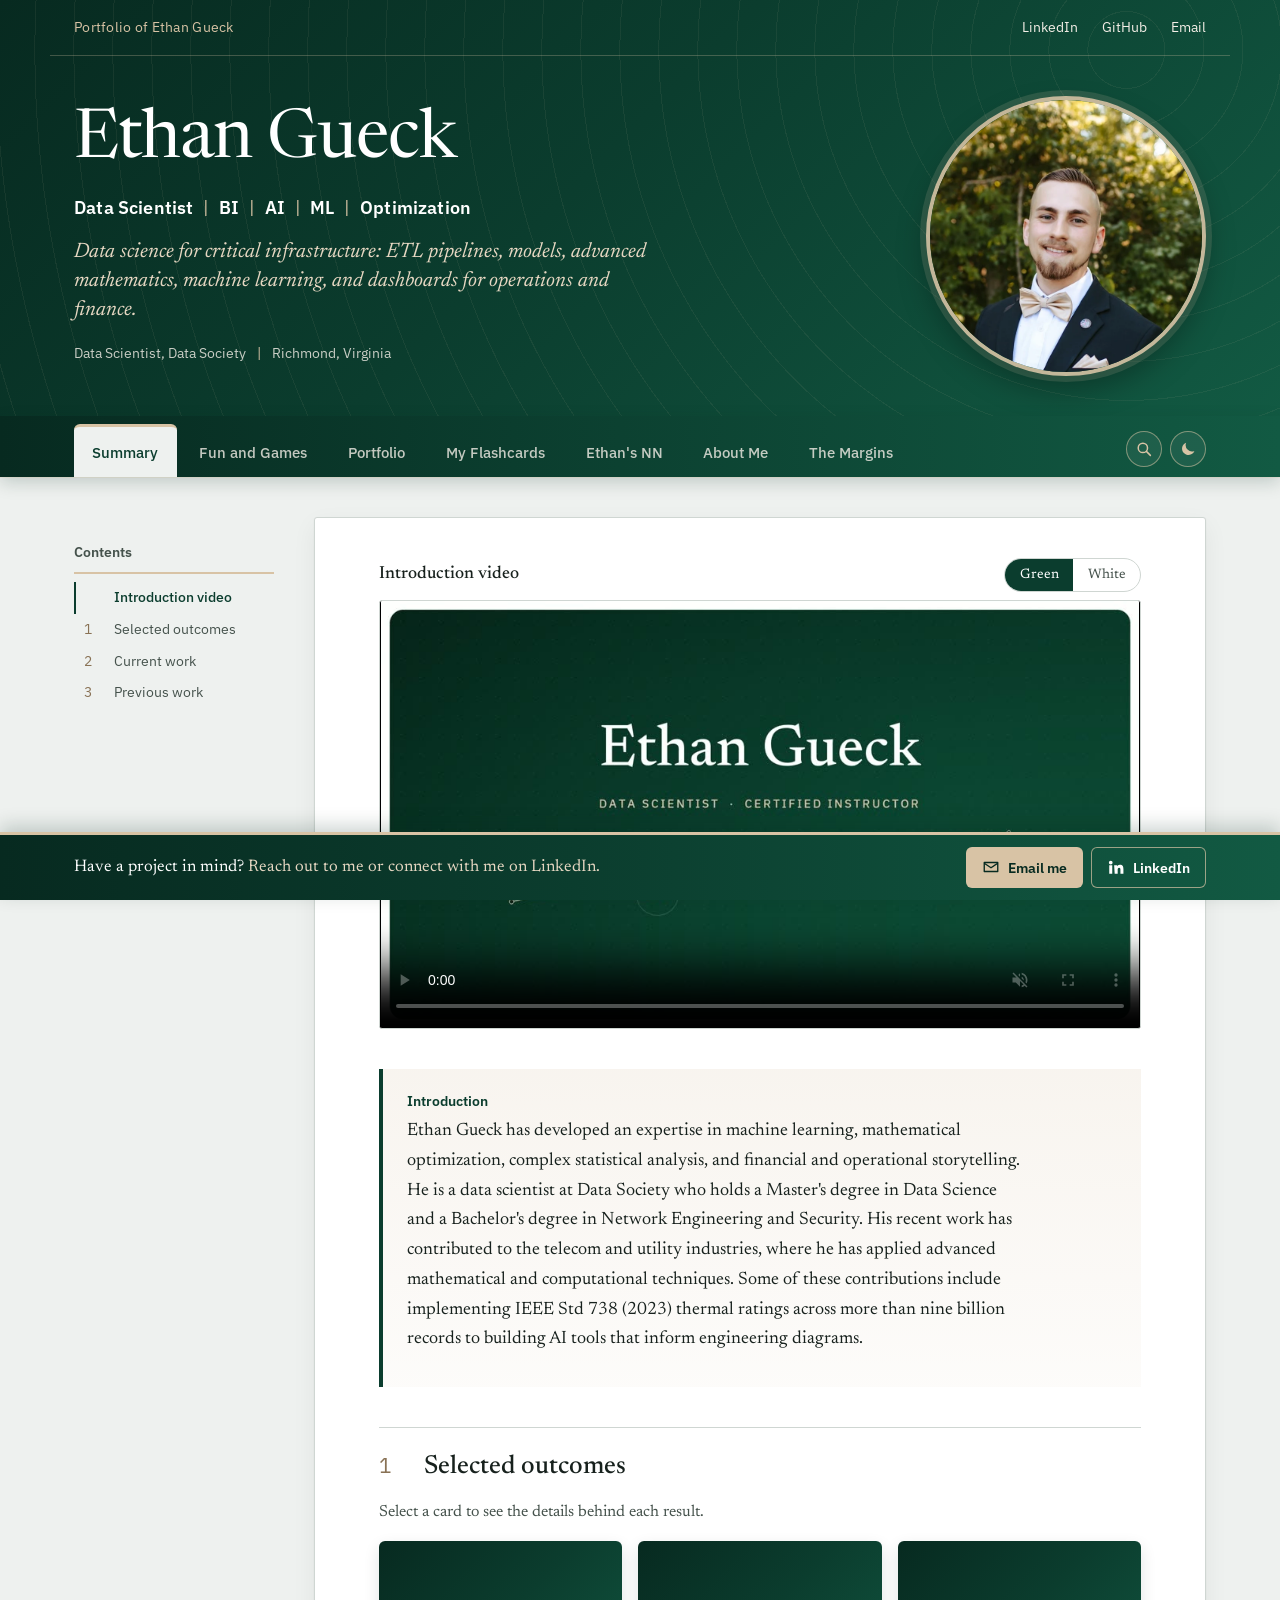
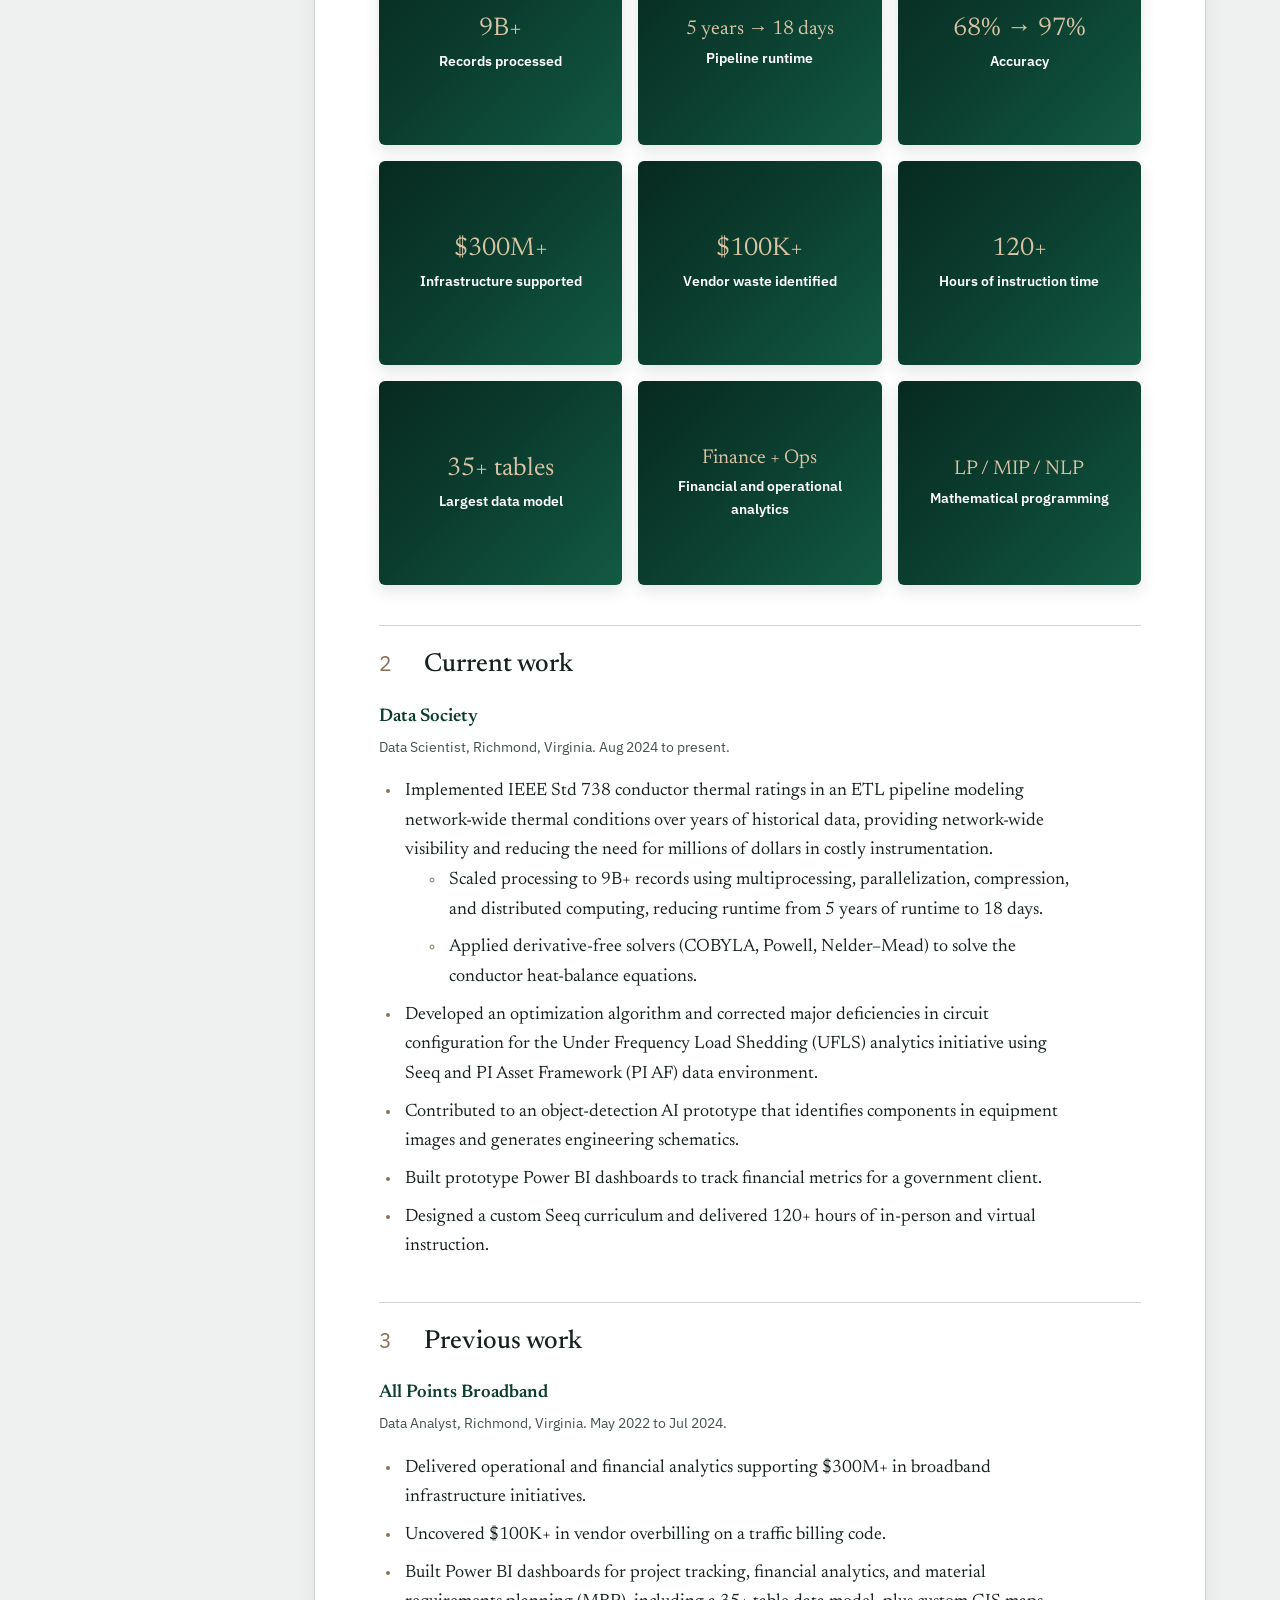
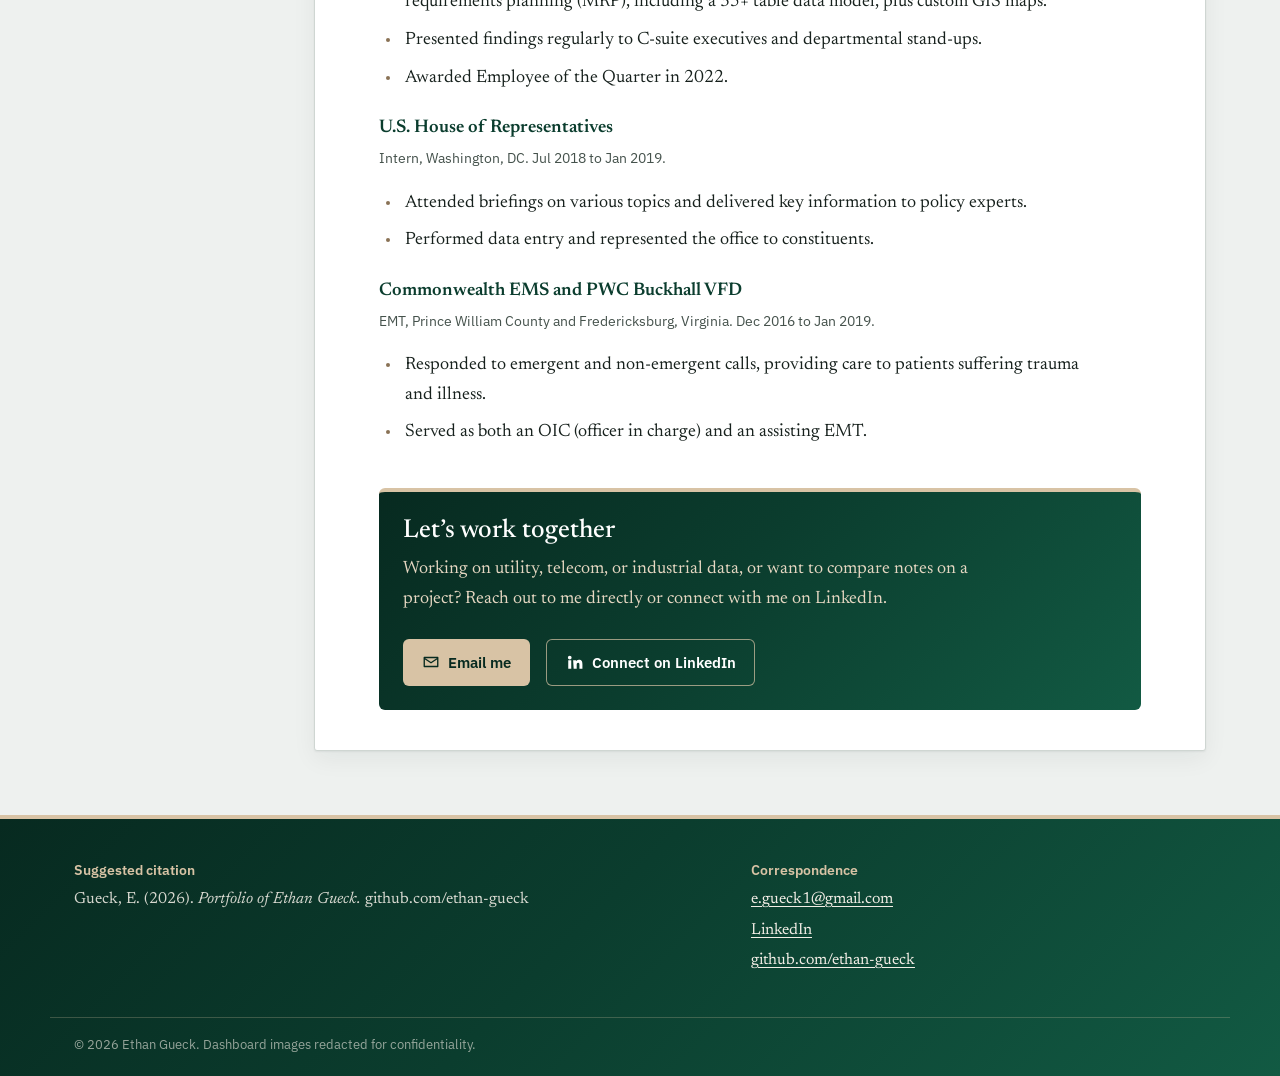
==== commit 90d44595: "Collapse Steps to converge by default" ====
--- a/index.html
+++ b/index.html
@@ -419,46 +419,24 @@
             <li><strong>Privacy by design:</strong> loopback-only server, remote endpoints rejected, and history stored in the local desktop profile.</li>
           </ul>
 
-          <h4>Architecture</h4>
-          <ul class="prose-list">
-            <li><strong>Desktop shell:</strong> a native Windows app (<code>Coffy.exe</code>, packaged with PyInstaller) hosting an embedded WebView2 renderer through pywebview.</li>
-            <li><strong>Local server:</strong> a dependency-light Python HTTP server bound to <code>127.0.0.1</code>. It serves the single-page front end and exposes JSON endpoints for chat, prompt enhancement, layer planning, image generation and variation, PDF extraction, context compression, and agent orchestration.</li>
-            <li><strong>Front end:</strong> vanilla JavaScript with IndexedDB for chats and images, pinning, and a retention limit.</li>
-            <li><strong>Model services:</strong> Ollama (port 11434) for language and vision models, and ComfyUI with the GGUF nodes (port 8188, offline mode) for image generation. A VRAM-aware runtime places prompt encoding on the CPU and decodes images in tiles.</li>
-            <li><strong>VS Code extension:</strong> a separate extension with its own chat view and Ollama client, so it works without the desktop app.</li>
-          </ul>
-
           <figure class="figure">
-            <button class="figure__zoom" type="button" data-lightbox
-              data-src="assets/img/projects/coffy-chat.webp"
-              data-title="Coffy desktop app"
-              data-caption="The chat workspace with local model status, token budget, and live CPU, RAM, and GPU readout.">
-              <img src="assets/img/projects/coffy-chat.webp" width="1280" height="820" loading="lazy"
-                alt="The Coffy desktop app in light mode. A sidebar lists Chat, Image studio, Animation studio, and Agent team. The main pane shows a greeting, three starter prompts, and a message box with a local model selector and token meter.">
-            </button>
-            <figcaption><span class="caption-label">Figure 2.</span> The Coffy desktop app, showing the chat workspace with the local model, token budget, and live CPU, RAM, and GPU usage. Select to enlarge.</figcaption>
-          </figure>
-
-          <figure class="figure">
-            <button class="figure__zoom" type="button" data-lightbox
-              data-src="assets/img/projects/coffy-image.webp"
-              data-title="Image generated locally"
-              data-caption="FLUX.1-schnell output produced through ComfyUI on an 8 GB laptop GPU.">
-              <img src="assets/img/projects/coffy-image.webp" width="768" height="768" loading="lazy"
-                alt="An illustration of a white coffee cup on a pale table beside a window and a potted plant, generated locally by FLUX.1-schnell.">
-            </button>
-            <figcaption><span class="caption-label">Figure 3.</span> An image generated entirely on the laptop with FLUX.1-schnell through ComfyUI. Select to enlarge.</figcaption>
-          </figure>
-
-          <figure class="figure">
-            <button class="figure__zoom" type="button" data-lightbox
-              data-src="assets/img/projects/coffy-vscode.webp"
-              data-title="Coffy VS Code extension"
-              data-caption="The chat view with chat history, Ask and Agent modes, and a local model picker.">
-              <img src="assets/img/projects/coffy-vscode.webp" width="420" height="820" loading="lazy"
-                alt="The Coffy chat view in VS Code's dark theme, showing chat history, an answer, Ask and Agent mode buttons, and a local model selector.">
-            </button>
-            <figcaption><span class="caption-label">Figure 4.</span> The Coffy VS Code extension with chat history, Ask and Agent modes, and a local model picker. Select to enlarge.</figcaption>
+            <div class="figure__row">
+              <button class="figure__zoom" type="button" data-lightbox style="flex: 1280 1 0"
+                data-src="assets/img/projects/coffy-chat.webp"
+                data-title="Coffy desktop app, dark mode"
+                data-caption="The start page in dark mode, with workspace navigation, local model status, token budget, and live RAM and GPU readout.">
+                <img src="assets/img/projects/coffy-chat.webp" width="1280" height="820" loading="lazy"
+                  alt="The Coffy desktop app in dark mode. A sidebar lists Chat, Image studio, Animation studio, and Agent team. The main pane shows a greeting, three starter prompts, and a message box with a local model selector and token meter.">
+              </button>
+              <button class="figure__zoom" type="button" data-lightbox style="flex: 420 1 0"
+                data-src="assets/img/projects/coffy-vscode.webp"
+                data-title="Coffy VS Code extension"
+                data-caption="The chat view with chat history, Ask and Agent modes, and a local model picker.">
+                <img src="assets/img/projects/coffy-vscode.webp" width="420" height="820" loading="lazy"
+                  alt="The Coffy chat view in VS Code's dark theme, showing chat history, an answer, Ask and Agent mode buttons, and a local model selector.">
+              </button>
+            </div>
+            <figcaption><span class="caption-label">Figure 2.</span> The Coffy desktop app in dark mode (left), showing the start page with the local model, token budget, and live RAM and GPU usage, beside the Coffy VS Code extension (right) with chat history, Ask and Agent modes, and a local model picker. Select to enlarge.</figcaption>
           </figure>
         </article>
 
@@ -745,7 +723,9 @@
           <figcaption><span class="caption-label">Figure S1.</span> COBYLA iterating conductor temperature until the amperage residual, the current the IEEE 738 heat balance supports at that temperature minus the recorded current, is minimized. The objective space is nonlinear because of the penalization and constraints. RMSE is reported in amps. Convection: F = forced (wind-driven), N = natural (no wind). Solid dots are accepted steps, hollow dots are rejected, and the green band is the trust region. Resistance is recalculated at every candidate temperature.</figcaption>
         </figure>
 
-        <h3 class="subsec">Steps to converge</h3>
+        <details class="calcs-fold">
+          <summary>Steps to converge</summary>
+          <div class="calcs-fold__body">
         <ol class="steps">
           <li class="steps__item">
             <p class="steps__title">Make the initial guess</p>
@@ -794,6 +774,8 @@
             <p class="steps__math"><i>T</i>* = <i>T</i>(<i>x</i><sub>b</sub>), &nbsp; RMSE = |<i>r</i>(<i>x</i><sub>b</sub>)| (A)</p>
           </li>
         </ol>
+          </div>
+        </details>
 
         <h2 id="f-arcade"><span class="sec-num">S2</span>Arcade: Conduit Carl</h2>
         <p>
--- a/assets/css/components/article.css
+++ b/assets/css/components/article.css
@@ -305,3 +305,8 @@
   .outcome__value--long { font-size: 1.1rem; }
 }
 @media (prefers-reduced-motion: reduce) { .outcome__inner { transition: none; } }
+
+/* Figures side by side, widths weighted by aspect ratio so heights match */
+.figure__row { display: flex; gap: var(--space-2); align-items: flex-start; }
+.figure__row .figure__zoom { width: auto; min-width: 0; }
+@media (max-width: 560px) { .figure__row { flex-direction: column; } .figure__row .figure__zoom { flex: none !important; width: 100%; } }
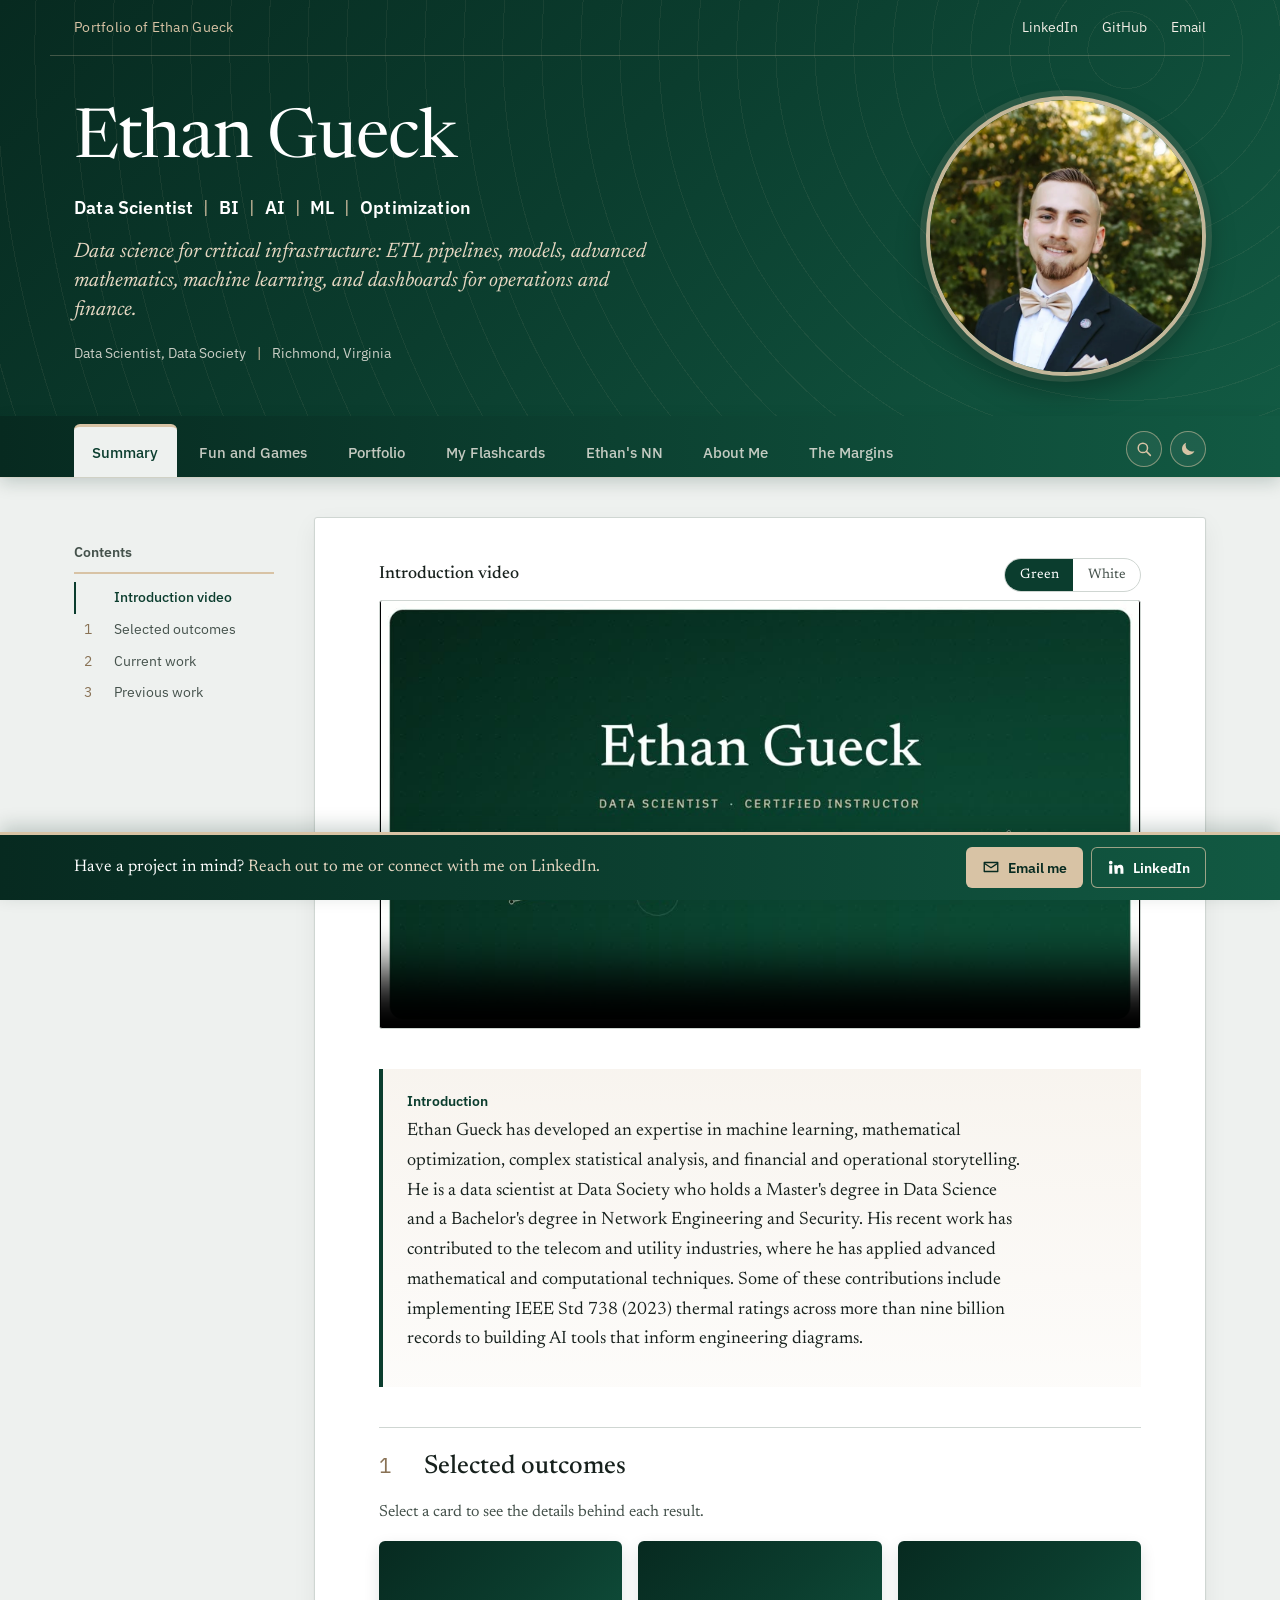
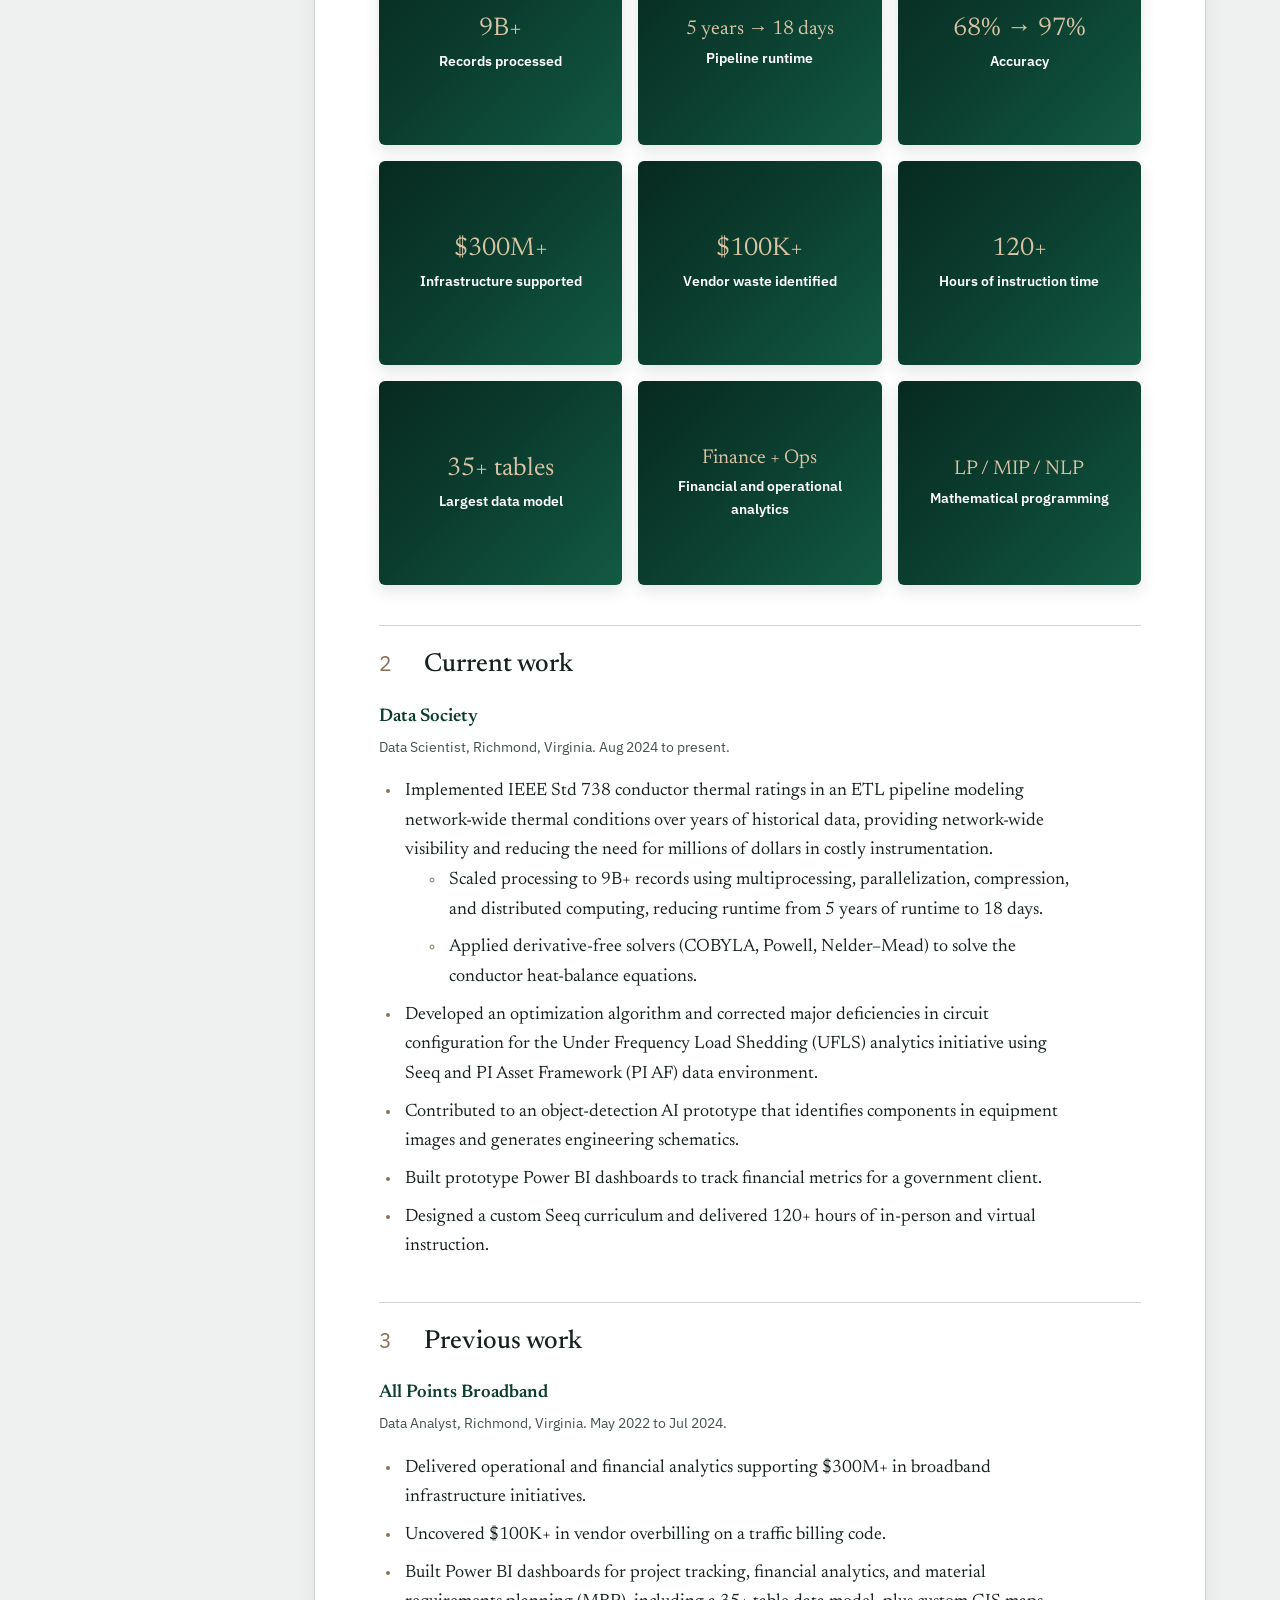
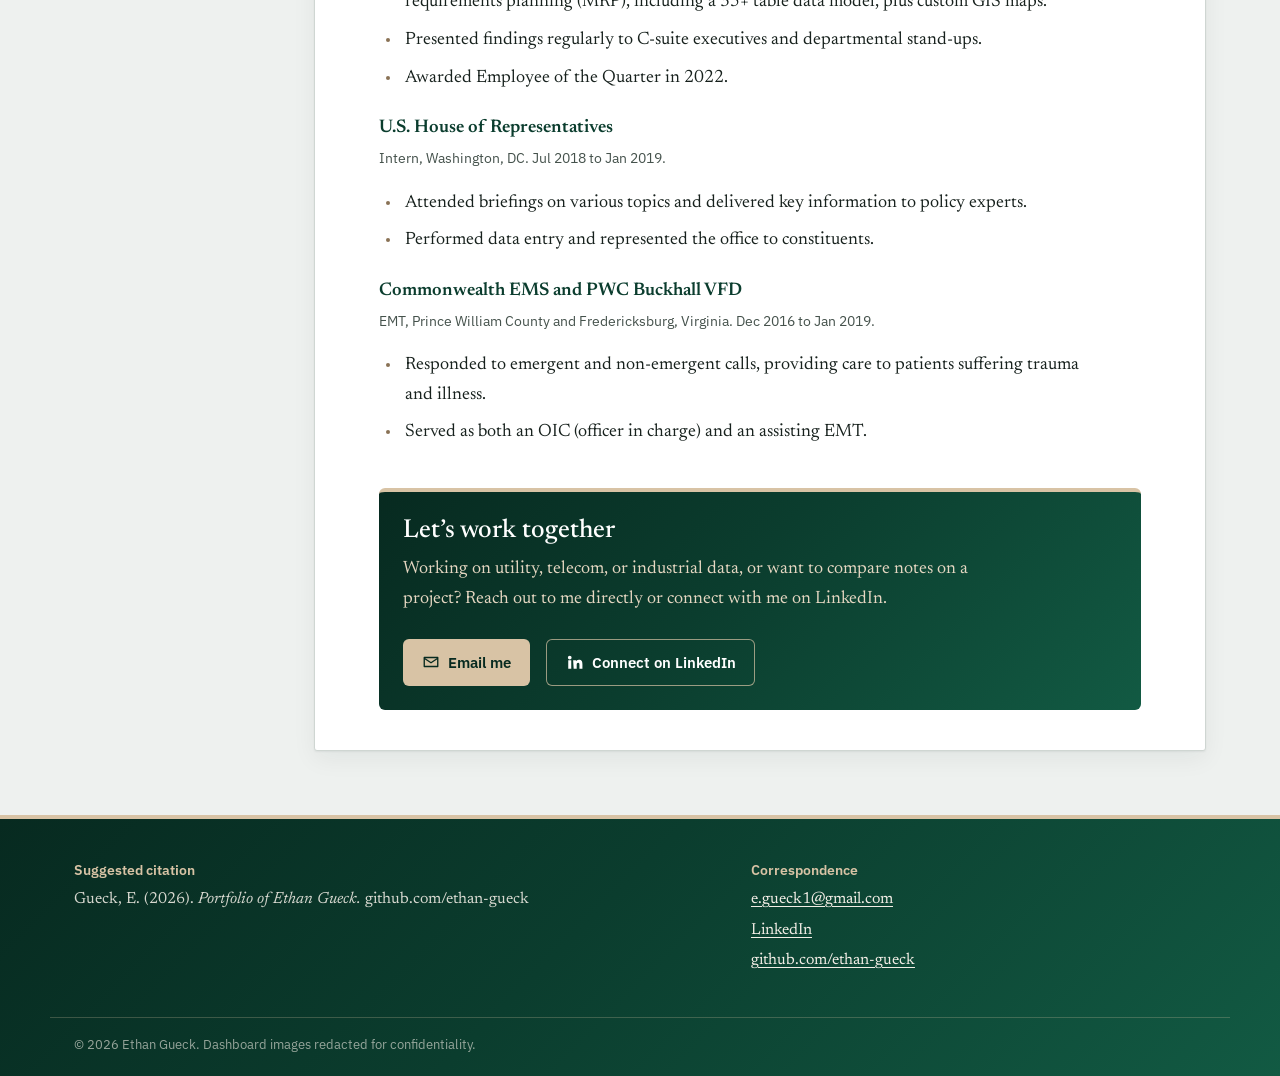
==== commit 684a9556: "Steps to converge fold: no background, border only" ====
--- a/index.html
+++ b/index.html
@@ -723,7 +723,7 @@
           <figcaption><span class="caption-label">Figure S1.</span> COBYLA iterating conductor temperature until the amperage residual, the current the IEEE 738 heat balance supports at that temperature minus the recorded current, is minimized. The objective space is nonlinear because of the penalization and constraints. RMSE is reported in amps. Convection: F = forced (wind-driven), N = natural (no wind). Solid dots are accepted steps, hollow dots are rejected, and the green band is the trust region. Resistance is recalculated at every candidate temperature.</figcaption>
         </figure>
 
-        <details class="calcs-fold">
+        <details class="calcs-fold calcs-fold--plain">
           <summary>Steps to converge</summary>
           <div class="calcs-fold__body">
         <ol class="steps">
--- a/assets/css/components/modal.css
+++ b/assets/css/components/modal.css
@@ -65,3 +65,4 @@
 .calcs-fold > summary:hover { color: var(--ink-green-700); }
 .calcs-fold[open] > summary { border-bottom: 1px solid var(--rule); }
 .calcs-fold__body { padding: var(--space-2) var(--space-3) var(--space-3); }
+.calcs-fold--plain { background: none; }  /* pane follows the page background, border only */
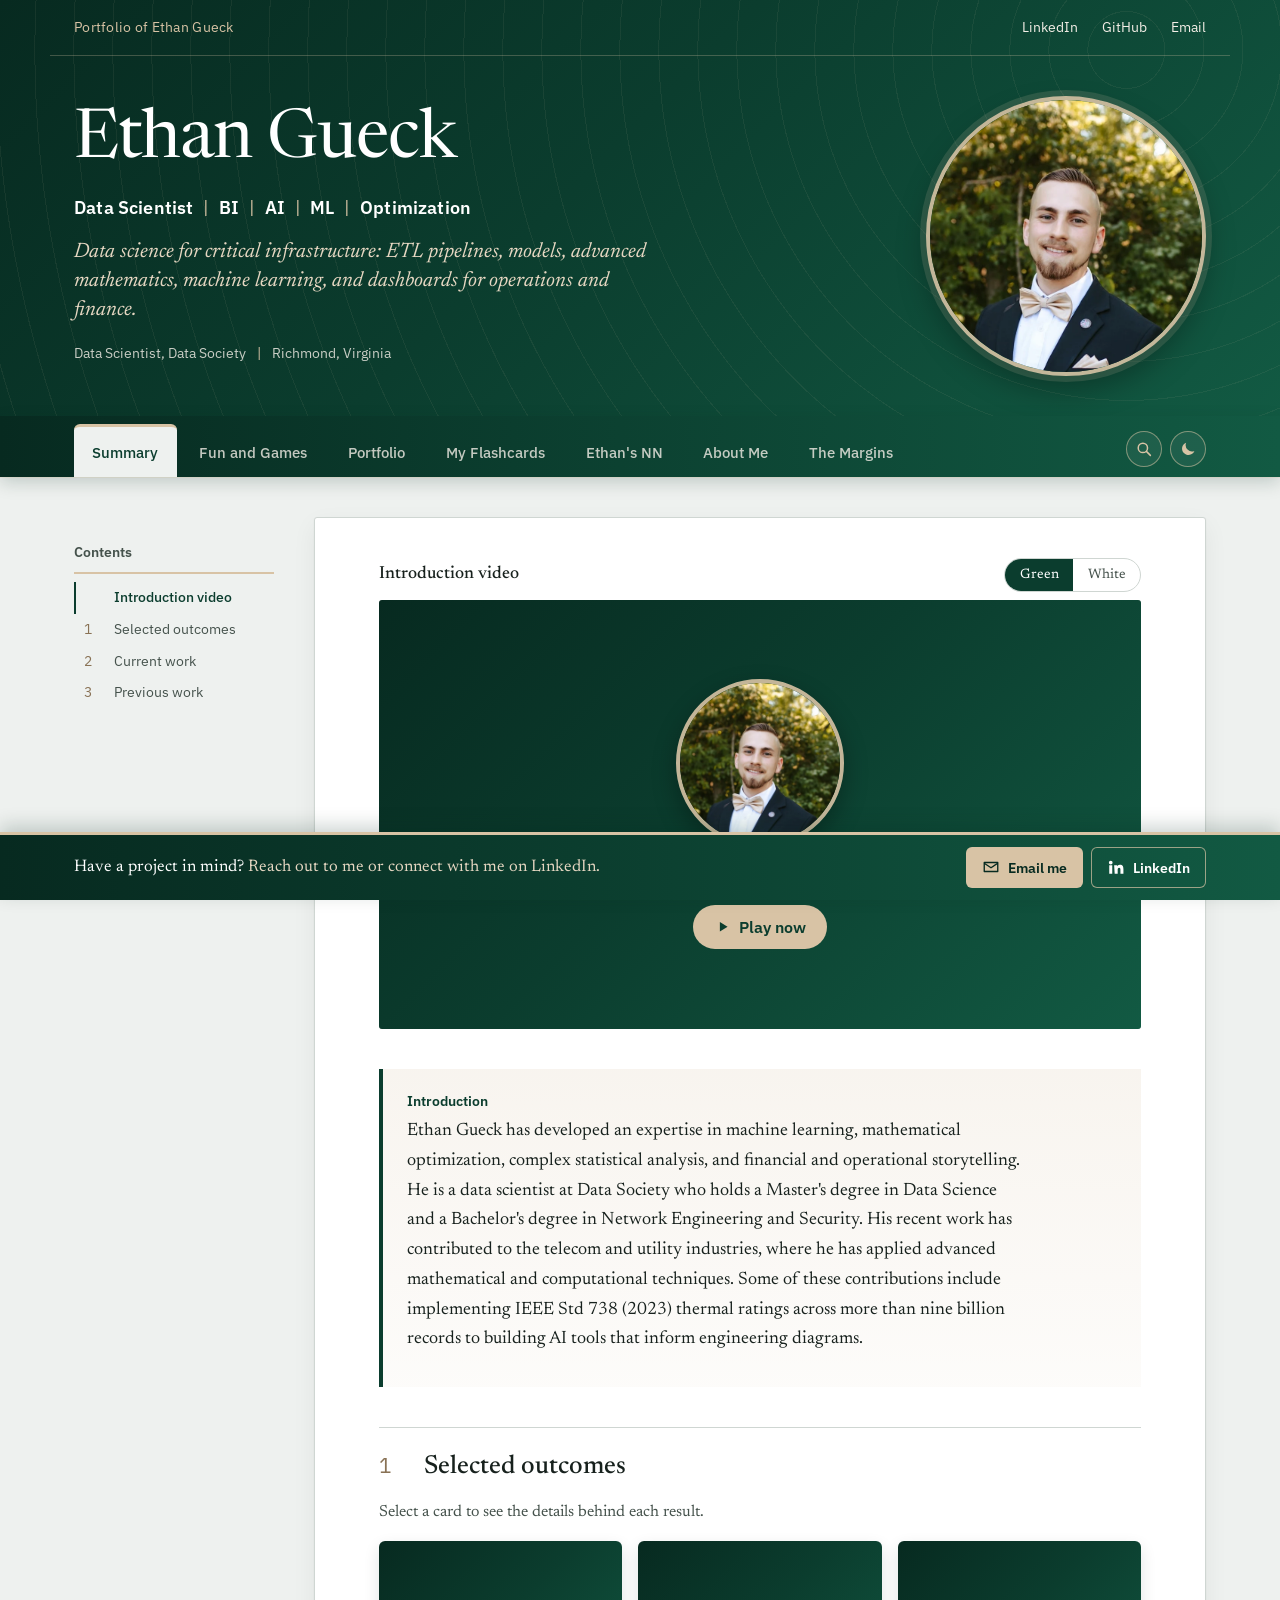
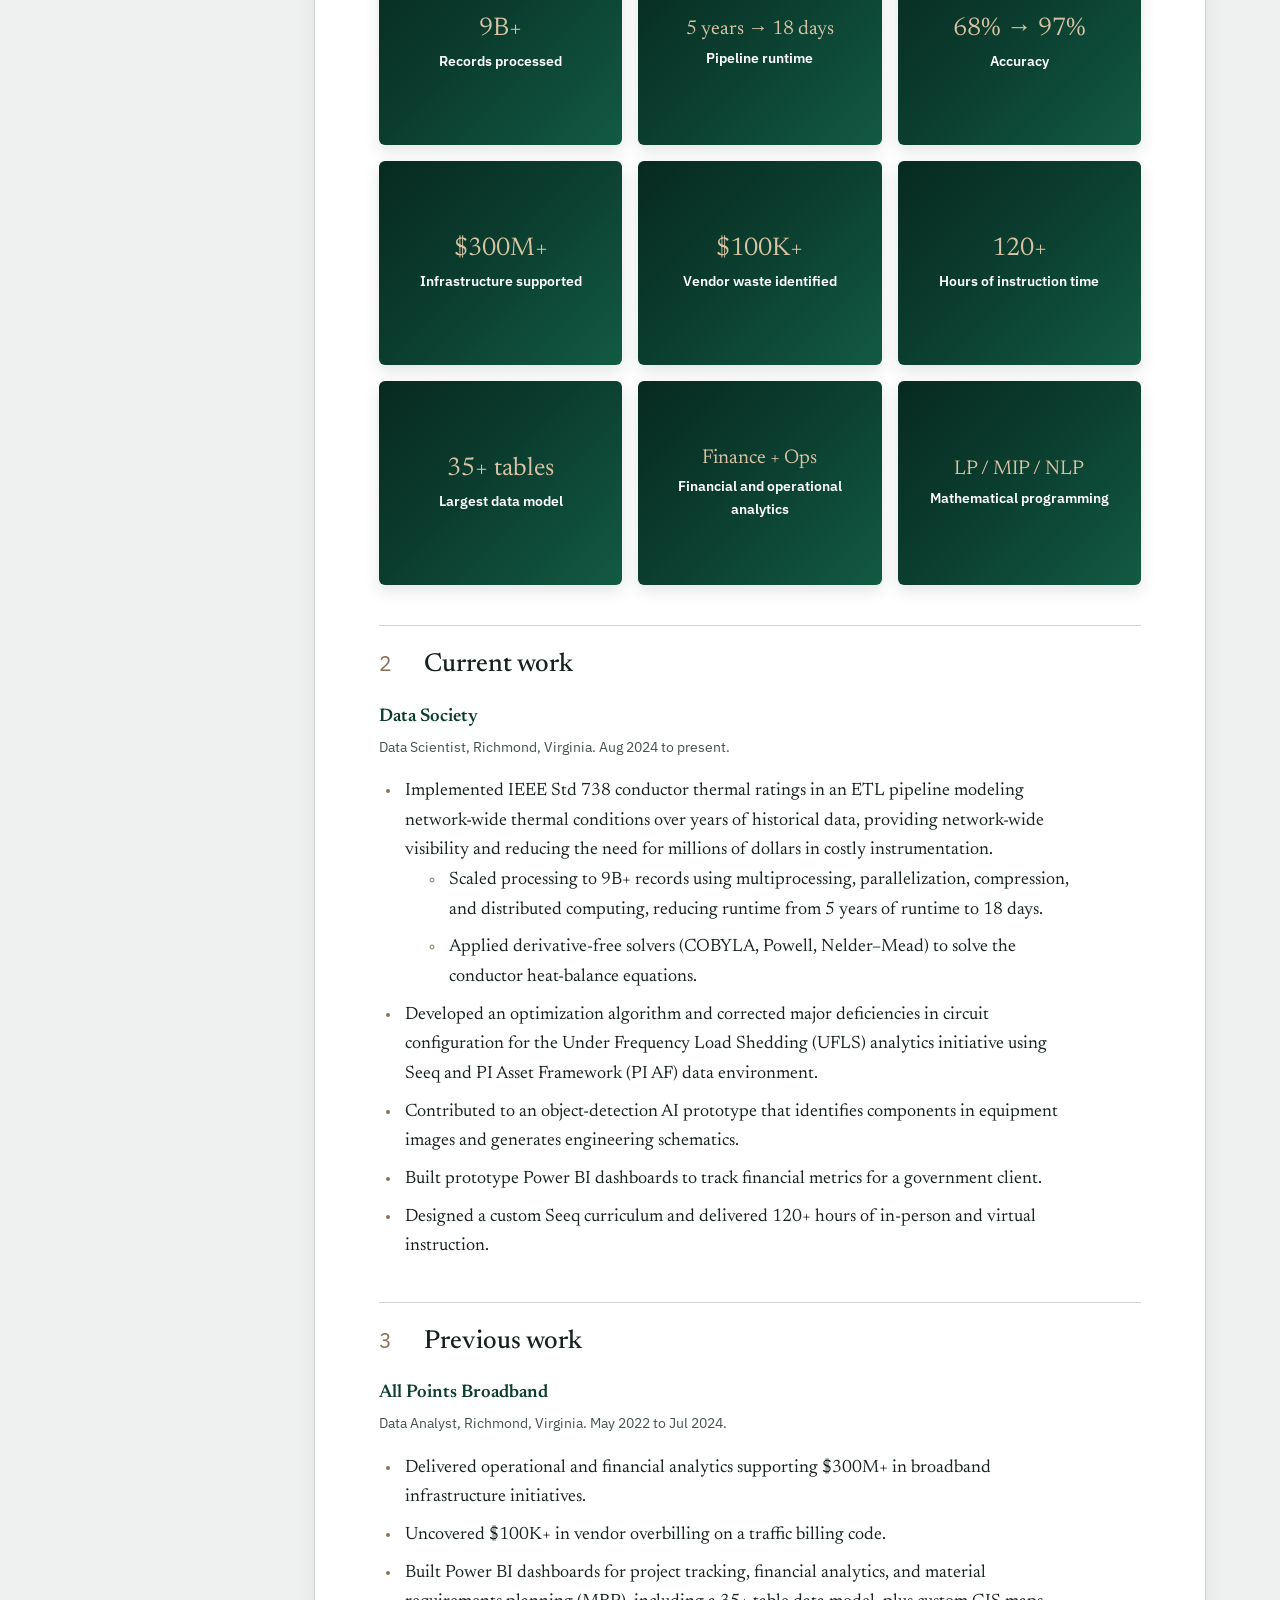
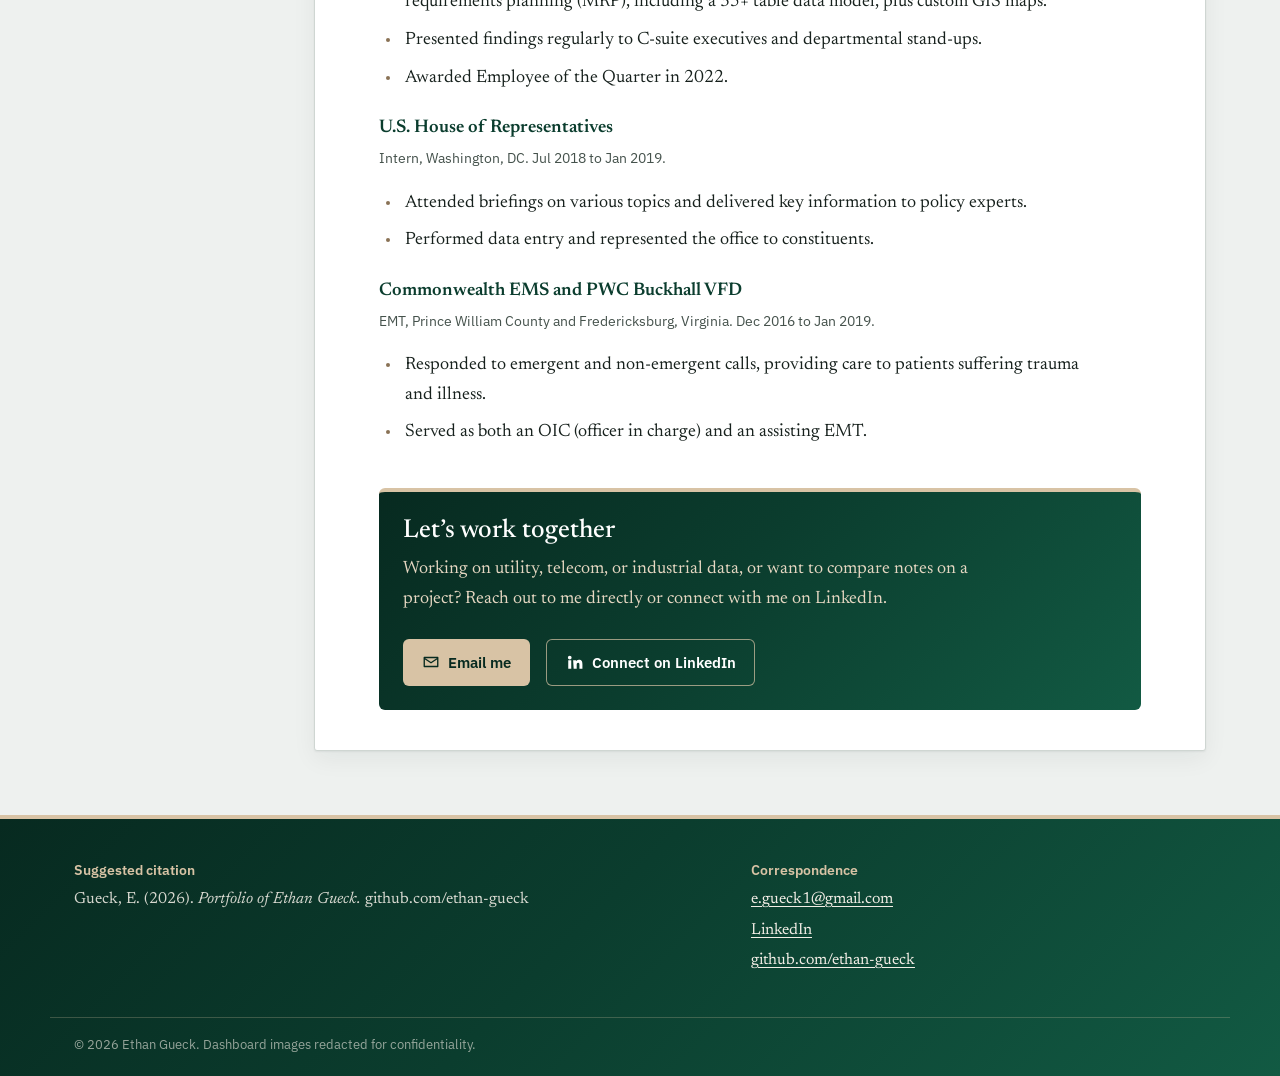
==== commit b3c5c6f4: "Intro video: cover with headshot, name, and Play now; no autoplay, plays with sound" ====
--- a/index.html
+++ b/index.html
@@ -157,11 +157,21 @@
               <button type="button" data-variant="light_white" aria-pressed="false">White</button>
             </div>
           </div>
-          <video class="intro-video__player" controls playsinline preload="metadata" poster="assets/video/poster_light_green.jpg"
-                 data-intro-video aria-label="Introduction to Ethan Gueck">
-            <source src="assets/video/intro_light_green.mp4" type="video/mp4">
-            Your browser can't play this video.
-          </video>
+          <div class="intro-video__frame">
+            <video class="intro-video__player" playsinline preload="metadata" poster="assets/video/poster_light_green.jpg"
+                   data-intro-video aria-label="Introduction to Ethan Gueck">
+              <source src="assets/video/intro_light_green.mp4" type="video/mp4">
+              Your browser can't play this video.
+            </video>
+            <div class="intro-video__cover" data-intro-cover>
+              <img class="intro-video__headshot" src="assets/img/profile/headshot.webp" alt="" width="720" height="720">
+              <p class="intro-video__name">Ethan Gueck</p>
+              <button class="intro-video__play" type="button" data-intro-play>
+                <svg viewBox="0 0 24 24" aria-hidden="true"><path d="M8 5.5v13l10.5-6.5z"/></svg>
+                Play now
+              </button>
+            </div>
+          </div>
         </section>
 
         <div class="abstract">
--- a/assets/css/components/intro-video.css
+++ b/assets/css/components/intro-video.css
@@ -2,10 +2,32 @@
 .intro-video { margin: 0 0 var(--space-5); }
 .intro-video__head { display: flex; align-items: center; justify-content: space-between; gap: var(--space-3); margin-bottom: var(--space-2); flex-wrap: wrap; }
 .intro-video__title { margin: 0; font-size: 1.1rem; }
+.intro-video__frame { position: relative; }
 .intro-video__player {
   display: block; width: 100%; aspect-ratio: 16 / 9; background: #000;
   border-radius: var(--radius-sm); border: 1px solid var(--rule);
 }
+/* Cover shown until the viewer presses Play now, and again when the video ends. */
+.intro-video__cover {
+  position: absolute; inset: 0; display: flex; flex-direction: column; align-items: center; justify-content: center;
+  gap: var(--space-2); background: var(--gradient-primary); border-radius: var(--radius-sm);
+}
+.intro-video__cover[hidden] { display: none; }
+.intro-video__headshot {
+  width: clamp(88px, 22%, 170px); height: auto; aspect-ratio: 1; object-fit: cover; border-radius: 50%;
+  border: 4px solid rgba(var(--sand-rgb), 0.9); box-shadow: 0 10px 24px rgba(0,0,0,0.3);
+}
+.intro-video__name { margin: 0; font-family: var(--font-sans); font-weight: 600; font-size: clamp(1.1rem, 3vw, 1.6rem); color: #FFFFFF; }
+.intro-video__play {
+  display: inline-flex; align-items: center; gap: 0.45em; padding: 0.55rem 1.3rem;
+  border: 0; border-radius: 999px; background: var(--sand-300); color: var(--green-800);
+  font-family: var(--font-sans); font-weight: 600; font-size: 1rem; cursor: pointer;
+  transition: transform .15s ease, box-shadow .15s ease;
+}
+.intro-video__play svg { width: 1.1em; height: 1.1em; fill: currentColor; }
+.intro-video__play:hover { transform: scale(1.05); box-shadow: 0 6px 16px rgba(0,0,0,0.3); }
+.intro-video__play:focus-visible { outline: 3px solid #FFFFFF; outline-offset: 3px; }
+@media (prefers-reduced-motion: reduce) { .intro-video__play { transition: none; } }
 .intro-video__variants { display: inline-flex; border: 1px solid var(--rule); border-radius: 999px; overflow: hidden; }
 .intro-video__variants[hidden] { display: none; }
 .intro-video__variants button {
